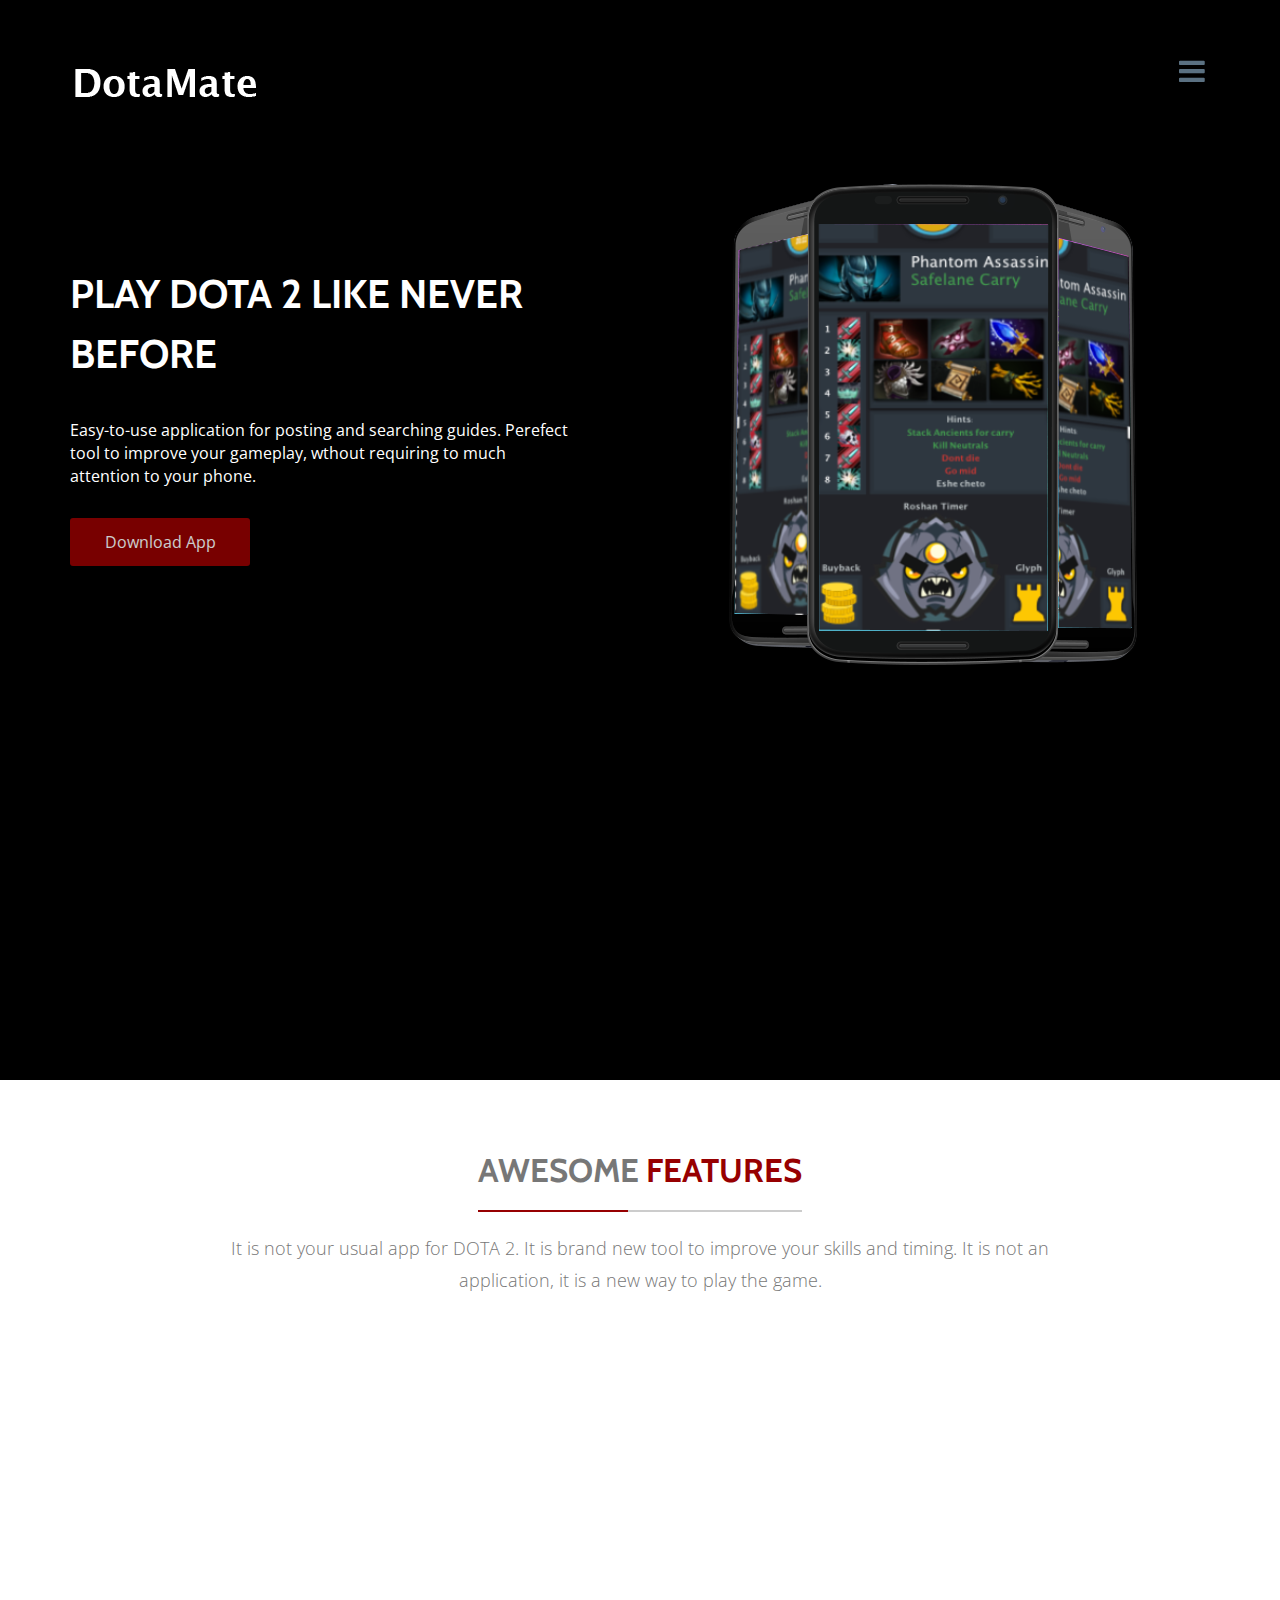
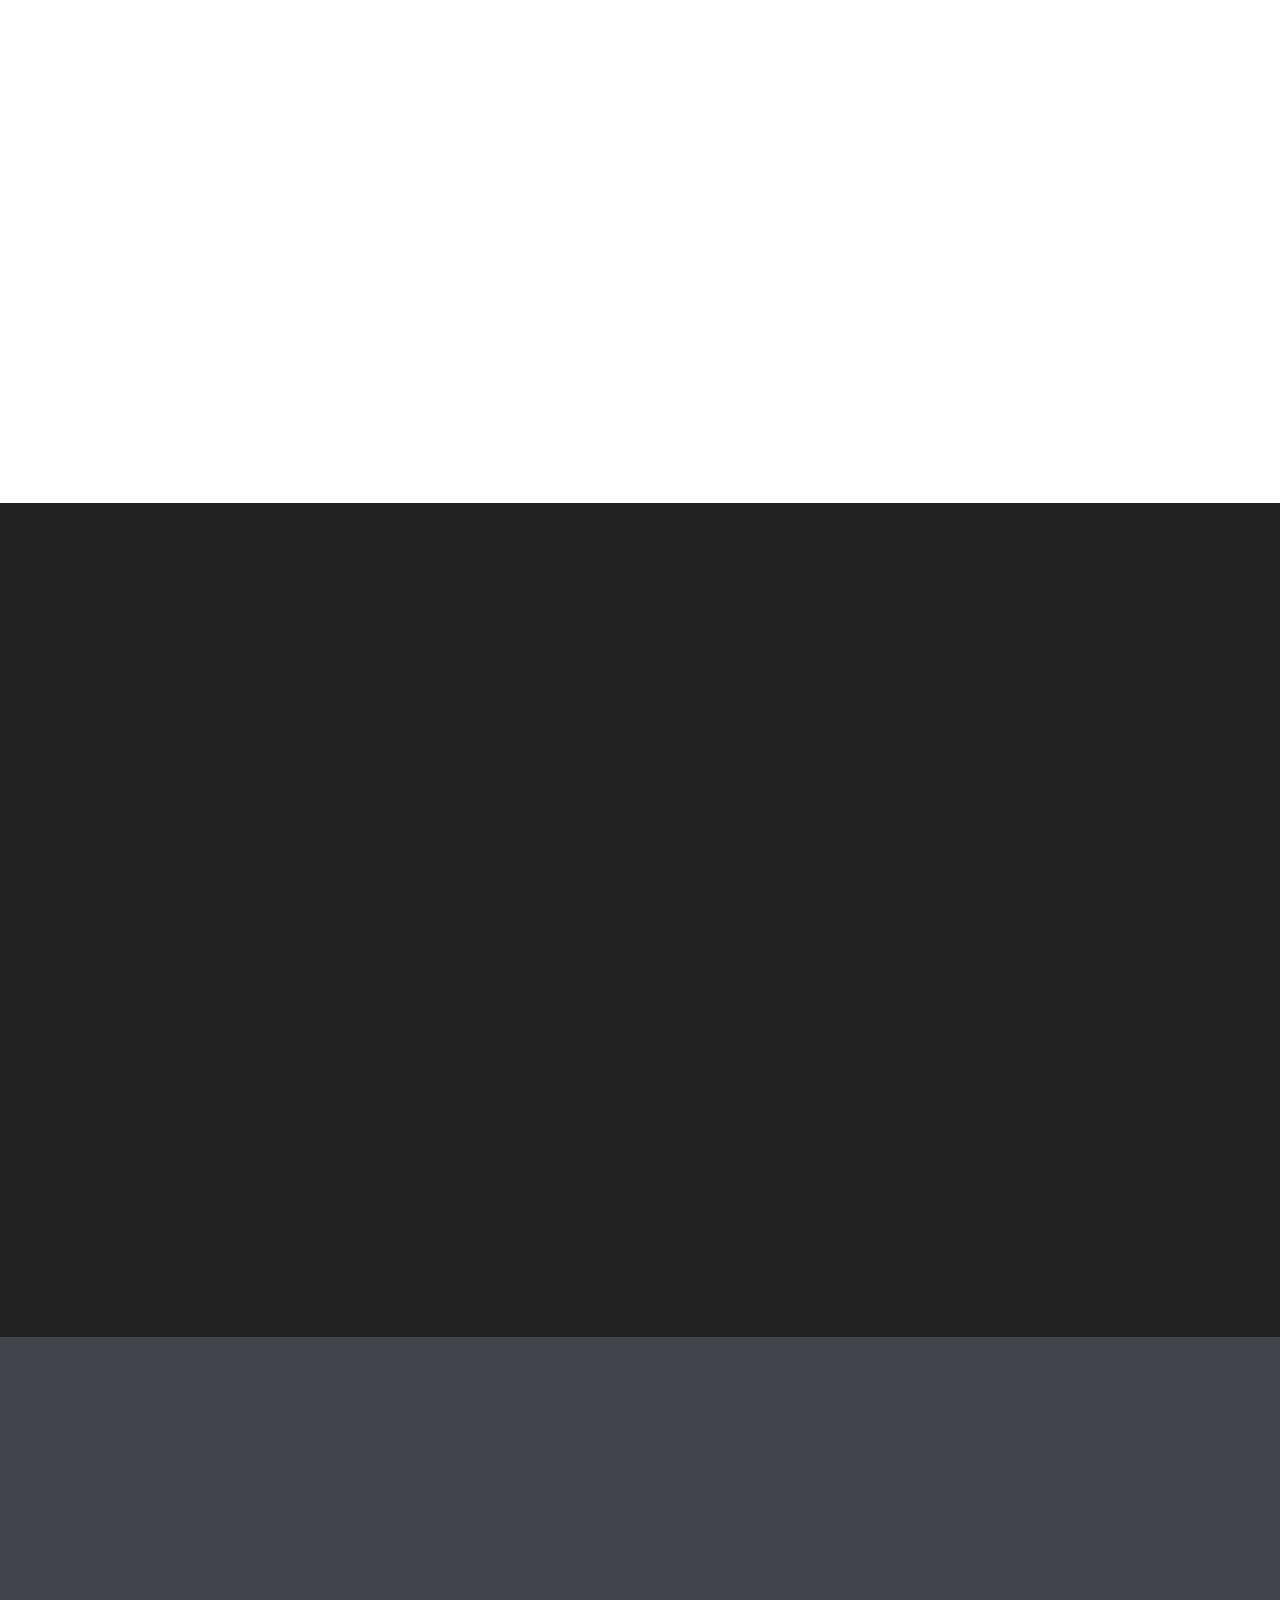
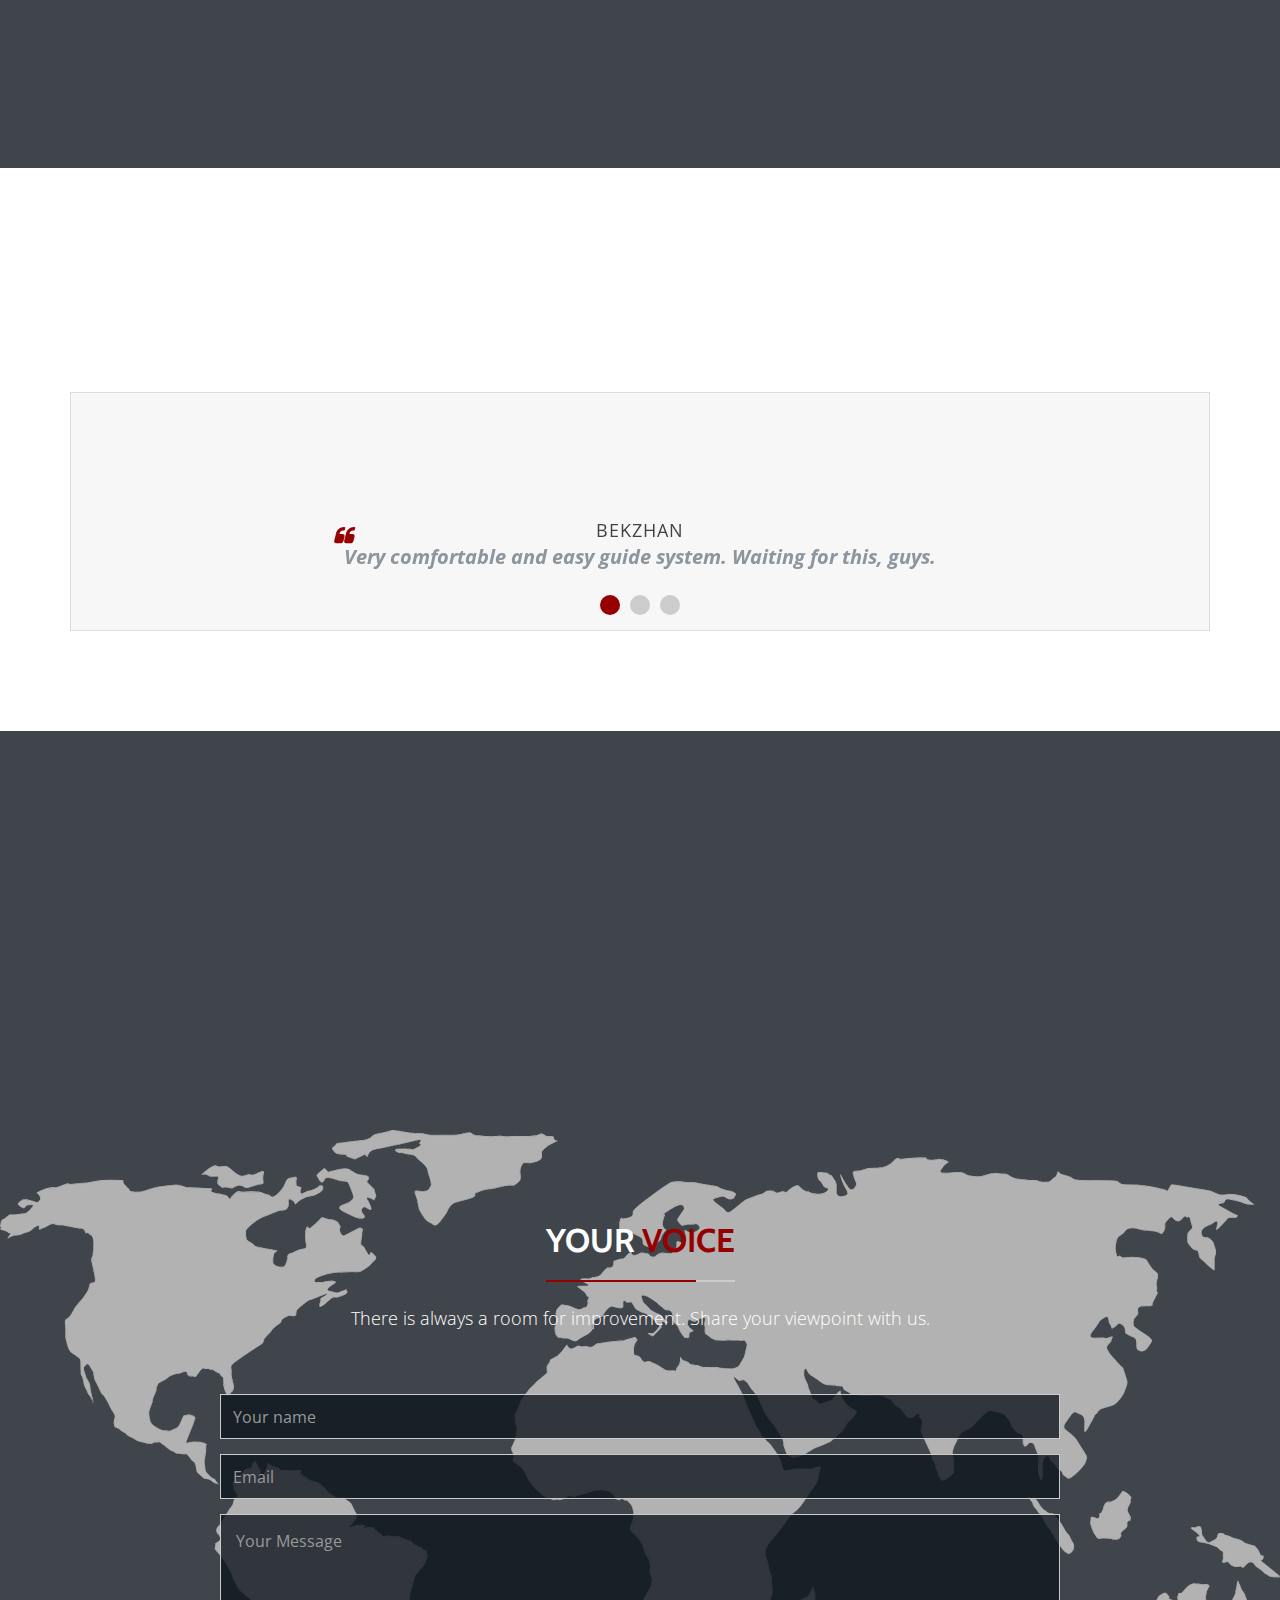
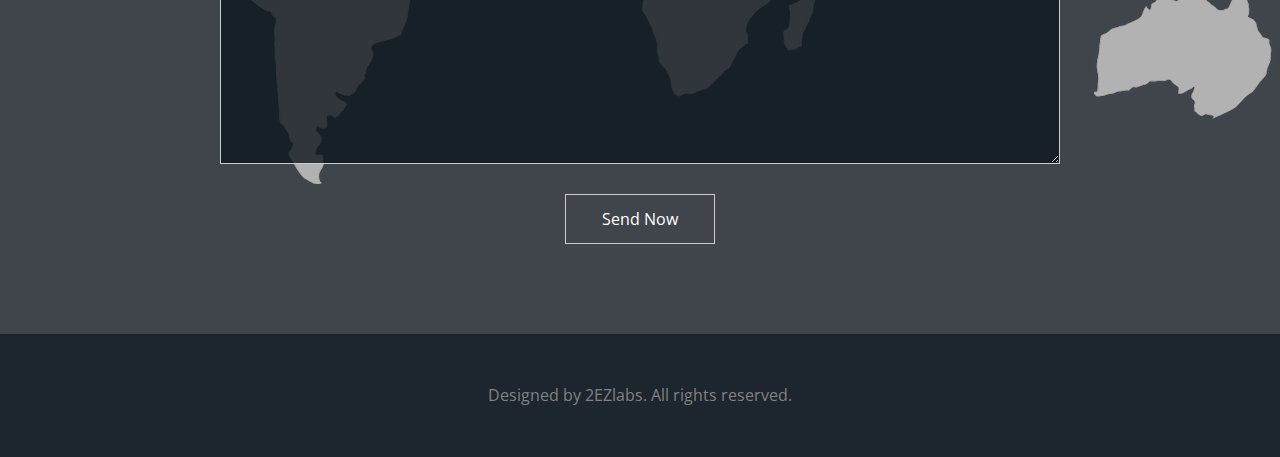
==== index.html @ 55cfb344 "Final" ====
<!DOCTYPE html>
<html lang="en">
  <head>
    <meta charset="utf-8">
    <meta http-equiv="X-UA-Compatible" content="IE=edge">
    <meta name="viewport" content="width=device-width, initial-scale=1">
    <!-- The above 3 meta tags *must* come first in the head; any other head content must come *after* these tags -->
    <title>DotaMate</title>
    <!-- Favicon -->
    <link rel="shortcut icon" type="image/icon" href="assets/images/icon.png"/>
    <!-- Font Awesome -->
    <link href="assets/css/font-awesome.css" rel="stylesheet">
    <!-- Bootstrap -->
    <link href="assets/css/bootstrap.css" rel="stylesheet">    
    <!-- Slick slider -->
    <link rel="stylesheet" type="text/css" href="assets/css/slick.css"/> 
    <!-- Fancybox slider -->
    <link rel="stylesheet" href="assets/css/jquery.fancybox.css" type="text/css" media="screen" /> 
    <!-- Animate css -->
    <link rel="stylesheet" type="text/css" href="assets/css/animate.css"/>  
     <!-- Theme color -->
    <link id="switcher" href="assets/css/theme-color/dark-red-theme.css" rel="stylesheet">

    <!-- Main Style -->
    <link href="style.css" rel="stylesheet">

    <!-- Fonts -->

    <!--<link href="//cdn-images.mailchimp.com/embedcode/slim-10_7.css" rel="stylesheet" type="text/css">-->

    <!-- Open Sans for body font -->
    <link href='https://fonts.googleapis.com/css?family=Open+Sans' rel='stylesheet' type='text/css'>
    <!-- Cabin for Title -->
    <link href='https://fonts.googleapis.com/css?family=Cabin' rel='stylesheet' type='text/css'>
    <!-- Pacifico for Logo   -->
    <link href='https://fonts.googleapis.com/css?family=Pacifico' rel='stylesheet' type='text/css'>
    <!-- HTML5 shim and Respond.js for IE8 support of HTML5 elements and media queries -->
    <!-- WARNING: Respond.js doesn't work if you view the page via file:// -->
    <!--[if lt IE 9]>
      <script src="https://oss.maxcdn.com/html5shiv/3.7.2/html5shiv.min.js"></script>
      <script src="https://oss.maxcdn.com/respond/1.4.2/respond.min.js"></script>
    <![endif]-->
  </head>
  <body>  

  <!-- BEGAIN PRELOADER -->
  <div id="preloader">
    <div id="status">&nbsp;</div>
  </div>
  <!-- END PRELOADER -->

  
  <!-- Start menu area -->
  <div class="nav-area">      
    <a id="menu-btn" href="#"><i class="fa fa-bars"></i></a>
    <nav class="main-nav" id="main-menu">
      <span class="fa fa-remove" id="close"></span>
      <ul>  
        <li> <a href="#header"><i class="fa fa-home"></i><span>Home</span></a></li>
        <li><a href="#features"><i class="fa fa-server"></i><span>Features</span></a></li>
        <!--<li><a href="#howit-works"><i class="fa fa-hourglass"></i><span>How it Works</span></a></li>-->
        <!--<li><a href="#pricing-table"><i class="fa fa-usd"></i><span>Pricing</span></a></li>-->
        <li><a href="#screenshot"><i class="fa fa-image"></i><span>Screenshots</span></a></li>
        <li><a href="#download-app"><i class="fa fa-download"></i><span>Download</span></a></li>
        <li><a href="#testimonial"><i class="fa fa-certificate"></i><span>Testimonials</span></a></li>
        <li><a href="#contact"><i class="fa fa-envelope-o"></i><span>Contact</span></a></li>          
      </ul>      
    </nav>
  </div>  
  <!-- End menu area -->

  <!-- Start header section --> 
  <header id="header">
    <div class="header-inner">
      <!-- Header image -->
      <img src="assets/images/header-bg.jpg" alt="img">
      <div class="overlay">
        <div class="header-content">
          <div class="container">
            <div class="row">
              <div class="col-md-12">
                <div class="header-top">
                  <!-- Start logo area -->
                  <div class="logo-area">
                    <!-- Image based logo -->
                    <a class="logo" href="index.html"><img src="assets/images/logo.png" alt="logo"></a>
                    <!-- Text based logo -->
                    <!-- <a class="logo" href="index.html">App Landy.</a> -->
                  </div>
                  <!-- End logo area -->                 
                </div>
              </div>
              <div class="col-md-12">
                <div class="header-bottom">
                <div class="row">
                  <div class="col-md-6 col-sm-6">
                    <div class="header-bottom-left">
                      <h1>Play DOTA 2 like never before</h1>
                      <p>Easy-to-use application for posting and searching guides. Perefect tool to improve your gameplay, wthout requiring to much attention to your phone.</p>
                      <a class="download-btn" href="#">Download App</a>
                    </div>
                  </div>
                  <div class="col-md-6 col-sm-6">
                    <div class="header-bottom-right">
                      <!-- <img src="assets/images/iphone-group1.png" alt="iphone grpup img"> -->
                      <img src="assets/images/Nexus-6-MockUp-group.png" alt="iphone grpup img">
                    </div>
                  </div>
                </div>
                </div>
              </div>
            </div>
          </div>
        </div>
      </div>      
    </div>
  </header>
  <!-- End header section --> 

  <!-- Start Features -->
  <section id="features">
    <div class="container">
      <div class="row">
        <div class="col-md-12">
          <div class="title-area">
            <h2 class="title">Awesome <span>Features</span></h2>
            <p>It is not your usual app for DOTA 2. It is brand new tool to improve your skills and timing. It is not an application, it is a new way to play the game.</p>
          </div>
        </div>
        <div class="col-md-12">
          <div class="features-area">
            <div class="row">
              <!-- Start features left -->
              <div class="col-md-4">
                <div class="features-left">
                  <ul class="features-list features-list-left">
                    <li class="wow fadeInLeft" data-wow-duration="0.5s" data-wow-delay="0.5s">
                      <i class="fa fa-desktop"></i>
                      <div class="features-content">
                        <h4>Press Start and that is it</h4>
                        <p>One press of a button will set in motion the system of tracking your items, skills and strategies</p>
                      </div>
                    </li>
                    <li class="wow fadeInLeft" data-wow-duration="0.75s" data-wow-delay="0.75s">
                      <i class="fa fa-edit"></i>
                      <div class="features-content">
                        <h4>Easy way to create your very own guide</h4>
                        <p>There no need to write useles chinks of text, be discrete and be popular</p>
                      </div>
                    </li>
                    <li class="wow fadeInLeft" data-wow-duration="1s" data-wow-delay="1s">
                      <i class="fa fa-object-ungroup"></i>
                      <div class="features-content">
                        <h4>Friendly layout</h4>
                        <p>Everything you need on a screen. All you need is having a phone by your side</p>
                      </div>
                    </li>
                    <li class="wow fadeInLeft" data-wow-duration="1s" data-wow-delay="1s">
                      <i class="fa fa-flask"></i>
                      <div class="features-content">
                        <h4>Click and Forget</h4>
                        <p>Click on Roshan icon and application will remind you to check when time is right</p>
                      </div>
                    </li>
                  </ul>
                </div>
              </div>
              <!-- End features left -->
              <!-- Start features img -->
              <div class="col-md-4">
                <div class="feature-img wow fadeInUp">
                  <img src="assets/images/nexus-6-single.png" alt="iPhone mockup">
                </div>
              </div>
              <!-- End features img -->
              <!-- Start features right -->
              <div class="col-md-4">
                <div class="features-right">
                  <ul class="features-list features-list-right">
                    <li class="wow fadeInRight" data-wow-duration="0.5s" data-wow-delay="0.5s">
                      <i class="fa fa-rocket"></i>
                      <div class="features-content">
                        <h4>Like-system of guides</h4>
                        <p>LYou can see what guides people use more often, but also you search for others as well</p>
                      </div>
                    </li>
                    <li class="wow fadeInRight" data-wow-duration="0.75s" data-wow-delay="0.75s">
                      <i class="fa fa-cogs"></i>
                      <div class="features-content">
                        <h4>Popularity System</h4>
                        <p>The most popular guide for every hero will be set as default automatically, if you have not choose you faouvarite yet.</p>
                      </div>
                    </li>
                    <li class="wow fadeInRight" data-wow-duration="1s" data-wow-delay="1s">
                      <i class="fa fa-heart"></i>
                      <div class="features-content">
                        <h4>Energize</h4>
                        <p>Get you charges from good guides. Yours skill will be rewarded.</p>
                      </div>
                    </li>
                    <li class="wow fadeInRight" data-wow-duration="1s" data-wow-delay="1s">
                      <i class="fa fa-support"></i>
                      <div class="features-content">
                        <h4>More on the way</h4>
                        <p>v1.0 is just the beginning. Much more is planned for future updates.</p>
                      </div>
                    </li>
                  </ul>
                </div>
              </div>   
              <!-- End features right -->                 
            </div>
          </div>
        </div>
      </div>
    </div>
  </section>
  <!-- End Features -->

  <!--&lt;!&ndash; Start how it works &ndash;&gt;-->
  <!--<section id="howit-works">-->
    <!--<div class="howit-works-area">-->
      <!--<div class="container">-->
        <!--<div class="row">-->
          <!--<div class="col-md-12">-->
            <!--<div class="title-area wow fadeInLeft">-->
              <!--<h2 class="title">How it <span>Works</span></h2>-->
              <!--<p>There are many variations of passages of Lorem Ipsum available, but the majority have suffered alteration in some form, by injected humour</p>-->
            <!--</div>-->
          <!--</div>  -->
          <!--<div class="col-md-12">-->
            <!--<div class="howit-works-video">-->
              <!--<iframe src="https://player.vimeo.com/video/33790882" width="428" height="276" frameborder="0" webkitallowfullscreen mozallowfullscreen allowfullscreen></iframe>                  -->
            <!--</div>-->
          <!--</div>-->
          <!--</div>-->
        <!--</div>-->
      <!--</div>-->
    <!--</div>-->
  <!--</section>-->
  <!--&lt;!&ndash; End how it works &ndash;&gt;-->

  <!--&lt;!&ndash; start pricing table &ndash;&gt;-->
  <!--<section id="pricing-table">-->
    <!--<div class="container">-->
      <!--<div class="row">-->
        <!--<div class="col-md-12">-->
          <!--<div class="title-area wow fadeInLeft">-->
            <!--<h2 class="title">Pricing <span>Plans</span></h2>-->
            <!--<p>There are many variations of passages of Lorem Ipsum available, but the majority have suffered alteration in some form, by injected humour</p>-->
          <!--</div>-->
        <!--</div>-->
        <!--<div class="col-md-12">-->
          <!--<div class="pricing-table-content">-->
            <!--<div class="row">-->
              <!--&lt;!&ndash; Start single plan &ndash;&gt;-->
              <!--<div class="col-md-3 col-sm-6">                    -->
                <!--<div class="single-plan wow fadeInUp" data-wow-duration="0.5s" data-wow-delay="0.5s">-->
                  <!--<div class="single-plan-head">-->
                    <!--<h5>Startup</h5>-->
                    <!--<p>$20/<span>month</span></p>-->
                  <!--</div>-->
                  <!--<div class="single-plan-content">-->
                    <!--<ul>-->
                      <!--<li>5GB Space</li>-->
                      <!--<li>10GB Bandwidth</li>-->
                      <!--<li class="delete">15 Email Account</li>-->
                      <!--<li class="delete">Integration with WordPress</li>-->
                      <!--<li class="delete">Unlimited Support</li>-->
                    <!--</ul>-->
                  <!--</div>-->
                  <!--<div class="single-plan-bottom">-->
                    <!--<a class="signup-btn" href="http://mixdesigns.net">Sign Up</a>-->
                  <!--</div>-->
                <!--</div>-->
              <!--</div>-->
              <!--&lt;!&ndash; End single plan &ndash;&gt;-->
              <!--&lt;!&ndash; Start single plan &ndash;&gt;-->
              <!--<div class="col-md-3 col-sm-6">-->
                <!--<div class="single-plan wow fadeInUp" data-wow-duration="0.75s" data-wow-delay="0.75s">-->
                  <!--<div class="single-plan-head">-->
                    <!--<h5>Pro</h5>-->
                    <!--<p>$35/<span>month</span></p>-->
                  <!--</div>-->
                  <!--<div class="single-plan-content">-->
                    <!--<ul>-->
                      <!--<li>5GB Space</li>-->
                      <!--<li>10GB Bandwidth</li>-->
                      <!--<li>15 Email Account</li>-->
                      <!--<li class="delete">Integration with WordPress</li>-->
                      <!--<li class="delete">Unlimited Support</li>-->
                    <!--</ul>-->
                  <!--</div>-->
                  <!--<div class="single-plan-bottom">-->
                    <!--<a class="signup-btn" href="#">Sign Up</a>-->
                  <!--</div>-->
                <!--</div>-->
              <!--</div>-->
              <!--&lt;!&ndash; End single plan &ndash;&gt;-->
              <!--&lt;!&ndash; Start single plan &ndash;&gt;-->
              <!--<div class="col-md-3 col-sm-6">-->
                <!--<div class="single-plan feature-price wow fadeInUp" data-wow-duration="1s" data-wow-delay="1s">-->
                  <!--<div class="single-plan-head">-->
                    <!--<h5>Business</h5>-->
                    <!--<p>$50/<span>month</span></p>-->
                  <!--</div>-->
                  <!--<div class="single-plan-content">-->
                    <!--<ul>-->
                      <!--<li>5GB Space</li>-->
                      <!--<li>10GB Bandwidth</li>-->
                      <!--<li>15 Email Account</li>-->
                      <!--<li>Integration with WordPress</li>-->
                      <!--<li class="delete">Unlimited Support</li>-->
                    <!--</ul>-->
                  <!--</div>-->
                  <!--<div class="single-plan-bottom">-->
                    <!--<a class="signup-btn" href="#">Sign Up</a>-->
                  <!--</div>-->
                <!--</div>-->
              <!--</div>-->
              <!--&lt;!&ndash; End single plan &ndash;&gt;-->
              <!--&lt;!&ndash; Start single plan &ndash;&gt;-->
              <!--<div class="col-md-3 col-sm-6">-->
                <!--<div class="single-plan wow fadeInUp" data-wow-duration="1.25s" data-wow-delay="1.25s">-->
                  <!--<div class="single-plan-head">-->
                    <!--<h5>Advanced</h5>-->
                    <!--<p>$75/<span>month</span></p>-->
                  <!--</div>-->
                  <!--<div class="single-plan-content">-->
                    <!--<ul>-->
                      <!--<li>5GB Space</li>-->
                      <!--<li>10GB Bandwidth</li>-->
                      <!--<li>15 Email Account</li>-->
                      <!--<li>Integration with WordPress</li>-->
                      <!--<li>Unlimited Support</li>-->
                    <!--</ul>-->
                  <!--</div>-->
                  <!--<div class="single-plan-bottom">-->
                    <!--<a class="signup-btn" href="#">Sign Up</a>-->
                  <!--</div>-->
                <!--</div>-->
              <!--</div>-->
              <!--&lt;!&ndash; End single plan &ndash;&gt;-->
            <!--</div>-->
          <!--</div>-->
        <!--</div>-->
      <!--</div>-->
    <!--</div>-->
  <!--</section>-->
  <!--&lt;!&ndash; End pricing table &ndash;&gt;-->

  <!-- Start screenshot -->
  <section id="screenshot">
    <div class="container">
      <div class="row">
        <div class="col-md-12">
          <div class="title-area wow fadeInUp">
            <h2 class="title">App <span>Screenshots</span></h2>
            <p>Example pages of feed and the hero guides</p>
          </div>
        </div>
        <div class="col-md-12">
          <div class="screenshots-area">
            <ul class="screenshots-slide">
              <li class="col-md-3 wow fadeInLeft">
               <a class="fancybox" data-fancybox-group="gallery" href="assets/images/core-pop.jpg"><img src="assets/images/core.jpg" alt="app screenshot">
                  <div class="view-btn-area">
                    <span class="fa fa-search view-btn"></span>
                  </div>
               </a>
              </li>
               <li class="col-md-3 wow fadeInLeft">
                 <a class="fancybox" data-fancybox-group="gallery" href="assets/images/feed-pop.jpg"><img src="assets/images/feed.jpg" alt="app screenshot">
                    <div class="view-btn-area">
                      <span class="fa fa-search view-btn"></span>
                    </div>
                 </a>
              </li>
               <li class="col-md-3 wow fadeInLeft">
                 <a class="fancybox" data-fancybox-group="gallery" href="assets/images/create-pop.jpg"><img src="assets/images/create.jpg" alt="app screenshot">
                  <div class="view-btn-area">
                    <span class="fa fa-search view-btn"></span>
                  </div>
               </a>
              <!--</li>-->
               <!--<li class="col-md-3 wow fadeInLeft">-->
                 <!--<a class="fancybox" data-fancybox-group="gallery" href="assets/images/app-screenshot-popup.jpg"><img src="assets/images/app-screenshot.jpg" alt="app screenshot">-->
                  <!--<div class="view-btn-area">-->
                    <!--<span class="fa fa-search view-btn"></span>-->
                  <!--</div>-->
               <!--</a>-->
              <!--</li>-->
              <!--<li class="col-md-3 wow fadeInLeft">-->
                 <!--<a class="fancybox" data-fancybox-group="gallery" href="assets/images/app-screenshot-popup.jpg"><img src="assets/images/app-screenshot.jpg" alt="app screenshot">-->
                  <!--<div class="view-btn-area">-->
                    <!--<span class="fa fa-search view-btn"></span>-->
                  <!--</div>-->
               <!--</a>-->
              <!--</li>-->
               <!--<li class="col-md-3 wow fadeInLeft">-->
                 <!--<a class="fancybox" data-fancybox-group="gallery" href="assets/images/app-screenshot-popup.jpg"><img src="assets/images/app-screenshot.jpg" alt="app screenshot">-->
                  <!--<div class="view-btn-area">-->
                    <!--<span class="fa fa-search view-btn"></span>-->
                  <!--</div>-->
               <!--</a>-->
              <!--</li>-->
               <!--<li class="col-md-3 wow fadeInLeft">-->
                 <!--<a class="fancybox" data-fancybox-group="gallery" href="assets/images/app-screenshot-popup.jpg"><img src="assets/images/app-screenshot.jpg" alt="app screenshot">-->
                  <!--<div class="view-btn-area">-->
                    <!--<span class="fa fa-search view-btn"></span>-->
                  <!--</div>-->
               <!--</a>-->
              <!--</li>-->
               <!--<li class="col-md-3 wow fadeInLeft">-->
                 <!--<a class="fancybox" data-fancybox-group="gallery" href="assets/images/app-screenshot-popup.jpg"><img src="assets/images/app-screenshot.jpg" alt="app screenshot">-->
                  <!--<div class="view-btn-area">-->
                    <!--<span class="fa fa-search view-btn"></span>-->
                  <!--</div>-->
               <!--</a>-->
              <!--</li>-->
            </ul>
          </div>
        </div>
      </div>
    </div>
  </section>
  <!-- End screenshot -->

  <!-- Start download app -->
  <section id="download-app">
    <div class="download-overlay">
      <div class="container">
        <div class="row">
          <div class="col-md-12">
            <div class="title-area wow fadeInUp">
              <h2 class="title">Download <span>App</span></h2>
              <p>Available soon on both platforms</p>
            </div>
          </div>
          <!-- Start download app content -->
          <div class="col-md-12">
            <div class="download-app-content">
              <!-- Start single download -->
              <!-- Start single download -->
              <a class="single-download wow fadeInLeft" data-wow-duration="0.75s" data-wow-delay="0.75s" href="#">
                <div class="download-icon">
                  <i class="fa fa-play"></i>
                </div>
                <div class="download-content">
                  <p>Available on the</p>
                  <span>Play Store</span>
                </div>
              </a>
              <!-- Start single download -->
              <a class="single-download wow fadeInLeft" data-wow-duration="1s" data-wow-delay="1s" href="#">
                <div class="download-icon">
                  <i class="fa fa-apple"></i>
                </div>
                <div class="download-content">
                  <p>Available on the</p>
                  <span>Apple Store</span>
                </div>
              </a>
            </div>
          </div>
        </div>
      </div>
    </div>
  </section>
  <!-- End download app -->

  <!-- Start testimonial -->
  <section id="testimonial">
    <div class="container">
      <div class="row">
        <div class="col-md-12">
          <div class="title-area wow fadeInLeft">
            <h2 class="title">Clients <span>Feedback</span></h2>
            <p>Some people are waiting for this already</p>
          </div>
        </div>
        <div class="col-md-12">
          <div class="testimonial-slider">
            <!-- single slide -->
            <div class="testimonial-single-slide">               
              <!--<img class="testi-avatar" src="assets/images/testi1.jpg" alt="testimonial img">-->
              <p class="testi-name">Bekzhan</p>
              <!--<p class="testi-company">Google.com</p>-->
              <p class="testi-text">Very comfortable and easy guide system. Waiting for this, guys.</p>
            </div>
            <!-- single slide -->
            <div class="testimonial-single-slide">               
              <!--<img class="testi-avatar" src="assets/images/testi3.jpg" alt="testimonial img">-->
              <p class="testi-name">Askhat</p>
              <!--<p class="testi-company">Twitter.com</p>-->
              <p class="testi-text">I will use it, for sure.</p>
            </div>
            <!-- single slide -->
            <div class="testimonial-single-slide">               
              <!--<img class="testi-avatar" src="assets/images/testi2.jpg" alt="testimonial img">-->
              <p class="testi-name">Mark</p>
              <!--<p class="testi-company">Facebook.com</p>-->
              <p class="testi-text">That should be helpful.</p>
            </div>
          </div>
        </div>
      </div>
    </div>      
  </section>
  <!-- End testimonial -->

  <!-- Start subscribe -->
  <section id="subscribe">
    <div class="download-overlay">
      <div class="container">
        <div class="row">
          <div class="col-md-12">
          <div class="title-area wow fadeInUp">
            <h2 class="title">Subscribe Our <span>Newsletter</span></h2>
            <p>Be the first to experience new feelings of comfortable gameplay!</p>
          </div>
        </div>
          <!-- Start download app content -->
          <div class="col-md-12">
            <div class="subscribe-content wow fadeInLeft">
              <form action="//dotamateapp.us13.list-manage.com/subscribe/post?u=b4f00eea5f3877d715370ac0a&amp;id=bb43b14a87" method="post" class="subcr-form" name="mc-embedded-subscribe-form"  target="_blank" novalidate>
                <i class="fa fa-envelope-o"></i>
                <input type="text"  name="EMAIL" placeholder="Type your mail address..">
                <button type="submit" class="subcr-btn">Subscribe</button>
              </form>
            </div>
          </div>
        </div>
      </div>
    </div>
  </section>

  <!-- Begin MailChimp Signup Form -->



  <!--End mc_embed_signup-->
  <!-- End download app -->

  <!-- Start contact -->
  <section id="contact">
    <div class="container">
      <div class="row">
        <div class="col-md-12">
          <div class="title-area">
              <h2 class="title">Your <span>Voice</span></h2>
              <p>There is always a room for improvement. Share your viewpoint with us.</p>
          </div>
        </div>
        <div class="col-md-12">
          <div class="contact-area">
            <form action="MAILTO:dotamateapp@gmail.com" class="contact-form">
              <div class="form-group">                  
                <input type="text" class="form-control" placeholder="Your name">
              </div>
              <div class="form-group">                  
                <input type="email" class="form-control" placeholder="Email">
              </div>
              <div class="form-group">                  
                <textarea class="form-control" rows="3" placeholder="Your Message"></textarea>
              </div>
              <div class="send-area">
                <button type="submit" class="send-btn">Send Now</button>
              </div>  
            </form>
          </div>
        </div>
      </div>
    </div>
  </section>
  <!-- End contact -->

  <!-- Start footer -->
  <footer id="footer">
    <div class="container">
      <div class="row">
        <div class="col-md-12">
          <!--<div class="footer-social">-->
            <!--<a href="#"><i class="fa fa-facebook"></i></a>-->
            <!--<a href="#"><i class="fa fa-twitter"></i></a>-->
            <!--<a href="#"><i class="fa fa-google-plus"></i></a>-->
            <!--<a href="#"><i class="fa fa-linkedin"></i></a>-->
          <!--</div>-->
          <div class="footer-text">
            <p>Designed by 2EZlabs. All rights reserved.</p>
          </div>
        </div>
      </div>
    </div>
  </footer>
  <!-- End -->


  <!-- jQuery library -->
  <script src="https://ajax.googleapis.com/ajax/libs/jquery/1.11.3/jquery.min.js"></script>    
  <!-- Include all compiled plugins (below), or include individual files as needed -->
  <!-- Bootstrap -->
  <script src="assets/js/bootstrap.js"></script>
  <!-- Slick Slider -->
  <script type="text/javascript" src="assets/js/slick.js"></script>   
  <!-- Add fancyBox -->        
  <script type="text/javascript" src="assets/js/jquery.fancybox.pack.js"></script>
  <!-- Wow animation -->
  <script type="text/javascript" src="assets/js/wow.js"></script> 
  <!-- Off-canvas Menu -->   
  <script src="assets/js/classie.js"></script>
 
  <!-- Custom js -->
  <script type="text/javascript" src="assets/js/custom.js"></script>
    
  </body>
</html>
---- assets/css/theme-color/dark-red-theme.css ----
/*=======================================
Template Design By MarkUps.
Author URI : http://www.markups.io/
========================================*/

.menu-wrap li a:hover,
.menu-wrap li a:focus {
  color: #970001;
}

.download-btn{
  background-color: #970001;
}

.main-nav a:hover,
.main-nav a:focus {
  color: #970001;
}

.main-nav a:active {
  color: #970001;
}

.title-area .title span{
  color: #970001;
}

.title-area .title::before {
  background-color: #970001;
}

.features-list li:hover .features-content h4{
  color: #970001;
}

.features-list li:hover .fa{
  background-color: #970001;  
}

.features-list i:hover{
  background-color: #970001;
  color: #fff;
}

.feature-price .single-plan-head{
  background-color: #970001;
}

.single-plan-head p > span {
  color: #970001; 
}

.single-plan-bottom .signup-btn {
  background-color: #970001;
}

.screenshots-slide li a:hover{
  border-color: #970001;  
}

.screenshots-slide .slick-dots li button:hover,
.screenshots-slide .slick-dots li.slick-active button {
  background-color: #970001;  
}

.single-download:hover,
.single-download:focus{
  background-color: #970001;
}

.testi-company{
  color: #970001;  
}

.testi-text:before{  
  color: #970001;
}

.testimonial-slider .slick-dots li.slick-active {
  background-color: #970001; 
}

.subcr-form i {
  color: #970001;  
}

.subcr-form .subcr-btn {
  background-color: #970001;
}

.contact-form .form-control:focus {
  border-color: #970001;
}

.send-btn:hover,
.send-btn:focus{
  background-color: #970001;
}

.home-btn a:hover,
.home-btn a:focus{
  color: #970001; 
}

/*=======================================
Template Design By MarkUps.
Author URI : http://www.markups.io/
========================================*/
---- style.css ----
/*

Template Name: App Landy
Author: MarkUps
Author URI: http://www.markups.io/
Description: App Landy - Single page App Landing HTML5 Template.
Version: 1.0
Tags: light, white, single page, multipurpose, one page, custom-colors, Bootstrap, responsive, html5, css3

*/


/* Table of Content
==================================================
#BASIC TYPOGRAPHY
#HEADER	
#MENU 
#FEATURES
#HOW IT WORKS
#PRICING TABLE  
#SCREENSHOT
#DOWNLOAD
#TESTIMONIAL
#PRICING TABLE
#TESTIMONIAL
#SUBSCRIBE
#CONTACT
#FOOTER
#ERROR PAGE
#RESPONSIVE STYLE
*/


/*--------------------*/
/* BASIC TYPOGRAPHY */
/*--------------------*/

body,html{
  	overflow-x:hidden;  	
}

body {
	font-family: 'Open Sans', sans-serif;
	font-size: 16px;
	overflow-x: hidden !important;
	color: #838282;
}

ul{
	padding: 0;
	margin: 0;
	list-style: none;
}

a{ 
	text-decoration: none;
	color: #2f2f2f;  
}

a:focus{
	outline: none;
	text-decoration: none;
}

h1,h2,h3,h4,h5,h6{
	font-family: 'Cabin', sans-serif;
}

h2 {
	color: #fff;  
	font-size: 30px;
	font-weight: 700;
	line-height: 40px;
	margin: 0;
	padding-bottom: 10px;  
}

img{
 border:none;
}

/* Preloader */

#preloader {
  position: fixed;
  top:0;
  left:0;
  right:0;
  bottom:0;
  background-color:#fff; /* change if the mask should have another color then white */
  z-index:99999; /* makes sure it stays on top */ 
}

#status {
  width:200px;
  height:200px;
  position:absolute;
  left:50%; /* centers the loading animation horizontally one the screen */
  top:50%; /* centers the loading animation vertically one the screen */
  background-image:url(assets/images/loader.gif); /* path to your loading animation */
  background-repeat:no-repeat;
  background-position:center;
  margin:-100px 0 0 -100px; /* is width and height divided by two */
}

/*--------------------*/
/* HEADER */
/*--------------------*/

#header{
	float: left;
	display: inline;
	width: 100%;
}


.header-inner{	
	display: inline;
	position: relative;
	float: left;	
	width: 100%;
}


.overlay{
	background-color: rgba(0, 0, 0, 0.6);
	height: 100%;
	left: 0;
	position: absolute;
	top: 0;
	width: 100%;
	z-index: 10;
}


.header-content {
	float: left;
	width: 100%;
	height: 100%;
	text-align: center;
}


.header-top {
	display: inline;
	float: left;
	padding-top: 50px;
	width: 100%;
}


.logo-area{
	display: inline;
	float: left;
}


.logo {
  color: #fff;
  font-family: "Pacifico",cursive;
  font-size: 40px;
  font-weight: bold;
}


.logo:hover,
.logo:focus{
	text-decoration: none;
	outline: none;
	color: #fff;
}


.menu-area{
	display: inline;	
}


.main-wrap{
	position: relative;
}


.header-bottom {
	display: inline;
	float: left;
	margin-top: 70px;
	width: 100%;
}


.header-bottom-left {
	display: inline;
	float: left;
	padding-top: 60px;
	padding-right: 50px;
	text-align: left;
	width: 100%;
}


.header-bottom-left h1 {
	color: #fff;
	font-size: 40px;
	font-weight: bold;
	line-height: 60px;
	text-transform: uppercase;
}


.header-bottom-left p {
	color: #fff;
	font-size: 16px;
	margin: 35px 0 0;
}


.download-btn{
	border-radius: 3px;
	color: #ffffff;
	display: block;
	float: left;
	font-size: 16px;
	height: 48px;
	line-height: 48px;
	margin-top: 30px;
	opacity: 0.8;
	text-align: center;
	width: 180px;
	-webkit-transition: all 0.5s ease 0s;;
	-o-transition: all 0.5s ease 0s;;
	transition: all 0.5s ease 0s;;
}


.download-btn:hover,
.download-btn:focus{
	text-decoration: none;
	outline: none;
	color: #fff;
	opacity: 1;
}


.header-bottom-right{
	display: inline;
	float: left;
	width: 100%;
}


/*--------------------*/
/* MENU */
/*--------------------*/


#close {
	color: #fff;
	cursor: pointer;
	font-size: 15px;
	font-weight: bold;
	height: 20px;
	position: absolute;
	right: 25px;
	text-align: center;
	top: 20px;
	width: 20px;
}


#menu-btn {
  color: #5b7182;
  font-size: 30px;
  position: fixed;
  right: 75px;
  top: 50px;
  z-index: 99;
}


.main-nav {
	background-color: #1d252e;
	position: fixed;
	padding-top: 50px;
	width: 260px;
	height: 100%;
	top: 0;
	right: -260px;
	z-index: 1000;
}


.main-nav ul li a {
	color: #5b7182;
	display: block;
	font-size: 16px;
	font-weight: 300;
	padding: 10px 35px;
	text-decoration: none;
	-webkit-transition: all 0.5s;
	-o-transition: all 0.5s;
	transition: all 0.5s;
}


.main-nav ul li > a > i {
  	padding-right: 10px;
}


.main-nav a:hover,
.main-nav a:focus {
	background: #182029;
}


.main-nav a:active {
	background: #182029;	
}


.main-nav.menu-open {
	right: 0px;
}


.cbp-spmenu-push {
	overflow-x: hidden;
	position: relative;
	left: 0;
}


.main-nav,
.cbp-spmenu-push {
	-webkit-transition: all 0.3s ease;
	-moz-transition: all 0.3s ease;
	transition: all 0.3s ease;
}


/*--------------------*/
/* FEATURES */
/*--------------------*/


#features{
	background-color: #fff;
	/*background-color: grey;*/
	display: inline;
	float: left;
	padding: 70px 0;
	width: 100%;
}


.title-area {
	display: inline;
	float: left;
	padding: 0 150px;  
	text-align: center;
	width: 100%;
}


.title-area .title {
	border-bottom: 2px solid #ccc;
	color: #777;
	display: inline-block;
	font-size: 33px;
	font-weight: 700;
	padding-bottom: 20px;
	position: relative;
	text-transform: uppercase;
}


.title-area .title::before {
	content: "";
	height: 2px;
	left: 0;
	position: absolute;
	top: 60px;
	width: 150px;
}


.title-area p{
	color: #777777;
	font-size: 18px;
	font-weight: 300;
	line-height: 1.8;
	padding: 20px 0 30px;
}


.features-area{
	display: inline;
	float: left;
	margin-top: 20px;
	width: 100%;
}


.features-left {
	display: inline;
	float: left;  
	width: 100%;
}


.features-list li {
	float: left;
	padding: 25px 0;
	position: relative;
}


.features-list li:hover .fa{
	color: #fff;
}


.features-list li i{
	background-color: #777;	
	border-radius: 50%;
	color: #fff;
	display: block;
	font-size: 35px;
	height: 90px;
	line-height: 93px;
	margin: 20px auto;
	position: absolute;
	text-align: center;
	top: 10px;
	transition: all 0.5s ease 0s;
	width: 90px;
}


.features-list-left li i {
  	left: 0;
}


.features-list-left .features-content{
	padding-left: 115px;
}


.features-content{
	float: left;
	display: inline;
	width: 100%;
}


.features-content h4 { 
	font-size: 18px;
	text-transform: uppercase;
}


.features-content p{
	font-size: 15px;	
}


.feature-img {
	display: inline;
	float: left;
	padding: 0 30px;
	text-align: center;
	width: 100%;
}


.feature-img img {
  	width: 100%;
}


.features-right{
	display: inline;
	float: left;	
	width: 100%;	
}


.features-list-right li i {
  	right: 0;
}


.features-list-right .features-content{
	padding-right: 115px;
}


/*--------------------*/
/* HOW IT WORKS */
/*--------------------*/


#howit-works {
	background-attachment: fixed !important;
	background-image: url("assets/images/howit-works-bg.jpg");
	background-repeat: repeat;  
	background-size: cover;  
	color: #ffffff;
	display: inline;
	float: left;
	padding: 70px 0;
	width: 100%;
}


.howit-works-area{
	display: inline;
	float: left;
	width: 100%;
}


.howit-works-area .title{
	color: #fff;
}


.howit-works-area .title-area p{
	color: #fff;
}


.howit-works-video{
	background: rgba(0, 0, 0, 0) url("assets/images/macbook-pro.png") no-repeat scroll center 100% / 100% auto;
	margin: 0 auto;
	max-width: 700px;
	padding: 70px 0 60px;
	position: relative;
	z-index: 10;
}


.howit-works-video iframe {
	border: medium none;
	margin-bottom: 20px;
	margin-left: 135px;
	width: 428px;
}


/*--------------------*/
/* PRICING TABLE */
/*--------------------*/


#pricing-table {
	display: inline;
	float: left;
	width: 100%;
	padding: 70px 0;
}


.pricing-table-content {
	display: inline;
	float: left;
	margin-top: 20px;
	width: 100%;
}


.single-plan {
	display: inline;
	float: left;
	width: 100%;
	background-color: #f0f0f0 ;
	-webkit-transition: all 0.5s;
	-o-transition: all 0.5s;
	transition: all 0.5s;
}


.single-plan:hover{  
  	box-shadow: 0 2px 20px #ccc;
}


.feature-price .single-plan-head p>span{
	color: #fff;
}


.single-plan-head {
	background-color: #424242;
	display: inline;
	float: left;
	padding: 10px 5px;
	text-align: center;
	width: 100%;
}


.single-plan-head h5 {
	color: #fff;
	font-size: 30px;
	font-weight: bold;
	margin-bottom: 0;
	padding: 5px;
	text-transform: uppercase;
}


.single-plan-head p {
	color: #fff;
	font-size: 25px;
	font-weight: bold;
	line-height: 30px;
}


.single-plan-head p > span {
	font-weight: normal;
	font-size: 15px;
}


.single-plan-content {
	display: inline;
	float: left;
	width: 100%;
	padding: 0 15px;
}


.single-plan-content ul{
	text-align: center;
}


.single-plan-content ul li {
	border-bottom: 1px solid #fff;
	padding: 15px 10px;
}


.single-plan-content ul li.delete{	
	text-decoration: line-through;
}


.single-plan-content ul li:last-child{
	border: none;
}


.single-plan-bottom {
	display: inline;
	float: left;
	padding: 15px 15px 30px;
	text-align: center;
	width: 100%;
}


.single-plan-bottom .signup-btn {
	border-radius: 3px;
	border: 1px none transparent;
	color: #fff;
	display: inline-block;
	font-size: 18px;
	opacity: 0.8;
	padding: 15px 50px;
	text-decoration: none;
	-webkit-transition: all 0.5s;
	-o-transition: all 0.5s;
	transition: all 0.5s;
}


.single-plan-bottom .signup-btn:hover{
	border-color: 1px solid #fff;
	opacity: 1;
}


/*--------------------*/
/* SCREENSHOT */
/*--------------------*/


#screenshot{
	background-color: #212121;
	display: inline;
	float: left;
	padding: 70px 0;
	width: 100%;
}


#screenshot .title,
#screenshot .title-area p{
	color: #fff;
}


.screenshots-area{
	display: inline;
	float: left;
	margin-top: 20px;
	width: 100%;
}


.screenshots-slide{
	display: inline;
	float: left;
	width: 100%;
}


.screenshots-slide li{
	outline: none;
}


.screenshots-slide li a {
	border: 5px solid #fff;
	display: block;
	float: left;  
	position: relative;
	-webkit-transition: all 0.5s;
	-o-transition: all 0.5s;
	transition: all 0.5s;
}


.view-btn-area {
	display: none;
	background-color: rgba(0, 0, 0, 0.8);
	height: 100%;
	left: 0; 
	position: absolute;
	text-align: center;
	top: 0;
	opacity: 0;
	width: 100%;
	-webkit-transition: all 0.5s;
	-o-transition: all 0.5s;
	transition: all 0.5s;
}


.view-btn {	
	color: #fff;
	font-size: 35px;  
	margin-top: 215px;	
}


.screenshots-slide li a:hover .view-btn-area{	
	display: block;
	opacity: 1;
}


.screenshots-slide .slick-dots li button {
  background-color: #fff;
  border: 0 none; 
  outline: none;
  height: 4px;  
  padding: 5px;
  width: 20px;
}


.screenshots-slide .slick-dots li button::before {
  display: none;
}


.screenshots-slide .slick-dots {
  bottom: -60px; 
}


/*--------------------*/
/* DOWNLOAD */
/*--------------------*/


#download-app {
  background-attachment: fixed !important;
  background-image: url("assets/images/download-bg.jpg");
  background-repeat: repeat;
  background-size: cover;
  color: #ffffff;
  display: inline;
  float: left;
  width: 100%;
}


.download-overlay {
  background: rgba(15, 22, 30, 0.8) none repeat scroll 0 0;
  color: #ffffff;
  display: inline;
  float: left;
  padding: 90px 0;
  width: 100%;
}


#download-app .title,
#download-app .title-area p{
	color: #fff;
}


.download-app-content{
	display: inline;
	float: left;
	width: 100%;
	text-align: center;
}


.single-download {
	border: 2px solid #fff;
	border-radius: 4px;
	display: inline-block;
	margin: 0 15px;
	padding: 18px 25px;
	width: 25%;
	-webkit-transition: all 0.5s;
	-o-transition: all 0.5s;
	transition: all 0.5s;
}


.download-icon{
	display: inline;
	float: left;
	width: 60px;
	color: #fff;
}


.download-icon i {
  font-size: 40px;
  margin-top: 5px;
}


.download-content {
  display: inline;
  float: left;
  text-align: left;
  margin-left: 5px;
}


.download-content p {
	color: #f8f8f8;
	font-size: 15px;
	margin-bottom: 3px;
}


.download-content span{
	color: #fff;
	font-size: 18px;
	font-weight: bold;

}


/*--------------------*/
/* TESTIMONIAL */
/*--------------------*/


#testimonial{
	background-color: #fff;
	display: inline;
	float: left;
	padding: 70px 0;
	width: 100%;
}


.testimonial-slider {
	background-color: #f7f7f7;
	display: inline;
	float: left;
	padding: 40px;
	width: 100%;
	border: 1px solid #ddd;
}


.testimonial-single-slide {
	display: inline;
	float: left;
	padding: 75px 50px 20px;
	text-align: center;
	width: 100%;
}


.testi-avatar {
	background: #fff none repeat scroll 0 0;
	border: 2px solid #ddd;
	border-radius: 50%;
	height: 90px;
	display: inline-block !important;
	margin-top: -80px;
	padding: 2px;
	width: 90px;
}


.testi-name {
	color: #404244;
	font-size: 18px;
	letter-spacing: 1px;
	margin: 10px 0 0;
	text-align: center;
	text-transform: uppercase;
}


.testi-company{
	font-size: 14px;
	text-align: center;
}


.testi-text {
	color: #8d959d;
	display: inline-block;
	font-size: 20px;
	font-style: italic;
	font-weight: 700;
	line-height: 25px;
	margin: 0 auto;
	position: relative;
	text-align: center;
}


.testi-text:before{
	content: '\f10d';
	position: absolute;
	font-family: fontAwesome;
	left: -10px;
	top: -20px;
}


.testimonial-slider .slick-dots {
	bottom: 15px;
	margin-left: -40px;
}


.testimonial-slider .slick-dots li {
	background: #ccc none repeat scroll 0 0;
	border-radius: 50%;
	color: #fff;
	cursor: pointer;
	display: inline-block;
	height: 20px;
	margin: 0 5px;
	padding: 0;
	position: relative;
	width: 20px;
}


.testimonial-slider .slick-dots li.slick-active {
  	opacity: 1;
}


.testimonial-slider .slick-dots li button::before{
	display: none;
}


/*--------------------*/
/* SUBSCRIBE */
/*--------------------*/


#subscribe{
	background-attachment: fixed !important;
	background-image: url("assets/images/subscribe-bg.jpg");
	background-repeat: repeat;
	background-size: cover;
	color: #ffffff;
	display: inline;
	float: left;
	width: 100%;
}


#subscribe .title,
#subscribe .title-area p{
	color: #fff;
}


#subscribe .title-area .title::before {  
  	width: 250px;
}


.subscribe-content{
	display: inline;
	float: left;
	width: 100%;
}


.subcr-form {
	margin: 0 auto;
	position: relative;
	width: 800px;
}


.subcr-form i {
	font-size: 30px;
	left: 20px;
	position: absolute;
	top: 17px;
}


.subcr-form input[type="text"] {
	color: #555;
	float: left;
	font-size: 18px;
	height: 65px;
	padding-left: 60px;
	padding-right: 155px;
	width: 100%;
}


.subcr-form .subcr-btn {
	border: medium none;
	font-size: 20px;
	font-weight: bold;
	height: 65px;
	opacity: 0.8;
	padding: 10px;
	position: absolute;
	right: 0;
	text-transform: uppercase;
	width: 150px;
	-webkit-transition: all 0.5s;
	-o-transition: all 0.5s;
	transition: all 0.5s;
}


.subcr-form .subcr-btn:hover,
.subcr-form .subcr-btn:focus{
	opacity: 1;
}


/*--------------------*/
/* CONTACT */
/*--------------------*/


#contact{
	background-color: rgba(15, 22, 30, 0.8);
	background-image: url(assets/images/contact-bg.png);
	background-repeat: no-repeat;
	display: inline;
	float: left;
	width: 100%;
	padding: 90px 0;
}


#contact .title,
#contact .title-area p{
	color: #fff;
}


.contact-area {
	display: inline;
	float: left;
	margin-top: 20px;
	padding: 0 150px;
	width: 100%;
}


.contact-form{}
.contact-form input{
	height: 45px;
	border-radius: 0;
}


.contact-form textarea {
	border-radius: 0;
	height: 250px;
	padding: 15px;
}


.contact-form .form-control {
	background-color: rgba(15, 22, 30, 0.8);  
	color: #ffffff;
	font-size: 16px;
	box-shadow: none;
}


.contact-form.form-control::-webkit-input-placeholder {
	color: #ffffff;
	font-size: 16px;
}


.contact-form .form-control:-moz-placeholder { /* Firefox 18- */
	color: #ffffff;
	font-size: 16px;
}


.contact-form .form-control::-moz-placeholder {  /* Firefox 19+ */
	color: #ffffff;
	font-size: 16px;
}


.contact-form .form-control:-ms-input-placeholder {  
    color: #ffffff;
   	font-size: 16px;
}


.send-area{
	display: inline;
	float: left;
	text-align: center;
	margin-top: 15px;
	width: 100%;
}


.send-btn {
	background-color: transparent;
	border: 1px solid #ccc;
	color: #fff;
	display: inline-block;
	height: 50px;
	margin: 0 auto;
	padding: 10px;
	width: 150px;
	-webkit-transition: all 0.5s;
	-o-transition: all 0.5s;
	transition: all 0.5s;
}


/*--------------------*/
/* FOOTER */
/*--------------------*/


#footer {
	background-color: #1d252e;
	display: inline;
	float: left;
	padding: 40px 0;
	width: 100%;
}


.footer-social{
	display: inline;
	float: left;
	width: 100%;
	text-align: center;
}


.footer-social a{
	display: inline-block;
	color: #fff;
	font-size: 18px;
	margin: 5px;
}


.footer-text{
	display: inline;
	float: left;
	padding: 10px 0;
	width: 100%;
	text-align: center;
}


.footer-text p{
	margin-bottom: 0;
}


.footer-text p a{
	color: #838282;
	text-decoration: none;
}


/*--------------------*/
/* ERROR PAGE */
/*--------------------*/


#error{
	display: inline;
	float: left;
	width: 100%;
}


.error-area {
  display: inline;
  float: left;
  padding: 150px 0;
  text-align: center;
  width: 100%;
}


.error-group{
	display: inline;
	float: left;
	width: 100%;
}


.error-group h1{
	color: #979797;
	font-size: 80px;
	margin-bottom: 25px;
}


.error-group h1 span {
  border: 1px solid #cccccc;
  display: inline-block;
  margin-left: 5px;
  overflow: hidden;
  padding: 2px;
}


.error-group h1 span strong {
  border: 1px solid #cccccc;
  display: inline-block;
  font-weight: normal;
  padding:  15px 20px;
}


.error-group h2 {
  color: #979797;
  font-size: 60px;
  text-align: center;
  text-transform: uppercase;
  line-height: 55px;
}


.error-group h2 span{
	display: block;
	font-size: 30px;
}


.home-btn a{
	text-decoration: none;
	outline: none;
}



/*======================///////////////
			START RESPONSIVE STYLE
=====================///////////////////////*/


@media(max-width:1199px ){
	.header-bottom {  
	  margin-top: 50px;  
	}
	.feature-img {
	  padding: 0;  
	}
	.features-list li {
	  padding: 10px 0;  
	}
	.features-list li i { 
	  top: 0px;  
	}
	.single-download {
	  padding: 18px 10px;
	}
	#menu-btn {
	  right: 50px;  
	}
}


@media(max-width:991px ){
	.header-bottom {  
	  margin-top: 60px;  
	}
	.header-bottom-right img{
		width: 100%;
	}
	.header-bottom-left h1 { 
	  font-size: 32px;
	  line-height: 45px;  
	}
	.features-list li {
	  margin-bottom: 20px;
	}
	.feature-img img {
	  width: auto;
	}
	.features-list-right li i {
	  left: 0;
	  right: auto;
	}
	.features-list-right .features-content {
	  padding-left: 115px;
	  padding-right: 0;
	}
	.features-left {  
	  margin-bottom: 30px;
	}
	.features-right {  
	  margin-top: 30px;
	}
	.features-list li i { 
	  font-size: 25px;
	  height: 70px;
	  line-height: 70px; 
	  width: 70px;
	}
	.title-area {
	  padding: 0 50px;  
	}
	.single-plan {  
	  margin-bottom: 25px;
	}
	.single-download {
		margin: 0 8px;
		padding: 18px 5px; 
		width: 30%;
	}
	.subcr-form {  
	  width: 95%;
	}
	.contact-area {  
	  padding: 0 100px;  
	}
}


@media(max-width:767px ){
	.header-bottom {
	  margin-top: 0;
	}
	.header-bottom-left {  
	  padding-right: 0;
	  padding-top: 0;  
	  margin-top: 10px;
	}
	.header-bottom-left h1 {
	  font-size: 25px;
	  line-height: 30px;
	}
	.header-bottom-left p {  
	  margin: 10px 0 0;
	}
	.download-btn {  
	  margin-top: 20px; 
	  width: 160px;
	}
	.header-bottom-right img {
	  width: 45%;
	}
	.title-area {
	  padding: 0 10px;
	}
	.howit-works-video {
	  background: none;
	  text-align: center;
	}
	.howit-works-video iframe {
	  display: inline-block;	 
	  margin-left: auto;
	  width: 90%;
	}
	.slick-prev {
	  left: 6px;
	  z-index: 999;
	}
	.slick-next {
	  right: 5px;
	}
	.download-icon i {
	  font-size: 35px; 
	}
	.download-icon {
	  width: 45px;
	}
	.download-content p {  
	  font-size: 13px;  
	}
	.download-content span {	 
	  font-size: 15px;
	}
	.contact-area {
	  padding: 0 50px;
	}
	
}

@media(max-width:480px ){
	.main-nav {
		padding-top: 10px;
	  width: 200px;
	}
	.main-nav ul li a {
	  font-size: 14px;
	  padding: 8px 35px;
	}	
	.header-bottom-right { 
	  margin-top: 30px;
	}
	.header-bottom-left {  
	  padding-right: 0;
	  padding-top: 0;  
	  margin-top: 10px;
	}
	.header-bottom-left h1 {
	  font-size: 25px;
	  line-height: 30px;
	}
	.header-bottom-left p {  
	  margin: 10px 0 0;
	}
	.download-btn {  
	  margin-top: 20px; 
	  width: 160px;
	}
	.header-bottom-right img {
	  width: 50%;
	}
	.title-area {
		padding: 0;
	}
	.howit-works-video {
	  background: none;
	  text-align: center;
	}
	.howit-works-video iframe {
	  display: inline-block;	 
	  margin-left: auto;
	  width: 90%;
	}
	.slick-prev {
	  left: 6px;
	  z-index: 999;
	}
	.slick-next {
	  right: 5px;
	}
	.single-download {
	  margin: 0 8px 20px;	 
	  width: 100%;
	}
	.download-icon {
	  width: 60px;
	}
	.download-icon i {
	  font-size: 40px; 
	}	
	.download-content p {  
	  font-size: 15px;  
	}
	.download-content span {	 
	  font-size: 18px;
	}
	.contact-area {
	  padding: 0 50px;
	}
	.title-area .title {  
	  font-size: 25px; 
	  padding-bottom: 10px;  
	}
	.title-area .title::before {
	  top: 50px;
	}
	.view-btn {
	  margin-right: 25%;
	}	

}


@media(max-width:360px ){	
	.header-bottom-left h1 {
	  font-size: 20px;
	  line-height: 25px;
	}
	.header-bottom-left p {
	  font-size: 14px;
	}
	.download-btn {
	  font-size: 15px;
	  width: 150px;
	}
	.header-bottom-right {
	  margin-top: 60px;
	}
	.header-bottom-right img {
	  width: 60%;
	}
	.title-area .title {
	  font-size: 20px;
	}
	.title-area .title::before {
	   width: 85px;
	}
	#subscribe .title-area .title::before {
	  width: 145px;
	}
	.title-area p {
	  font-size: 14px;
	}
	.features-content h4 {
	  font-size: 16px;
	}
	.features-content p {
	  font-size: 14px;
	}
	.features-list-left .features-content {
	  padding-left: 95px;
	}
	.features-list-right .features-content {
	  padding-left: 95px;	  
	}
	.feature-img img {
	  width: 85%;
	}
	.download-app-content { 
	  width: 95%;
	}
	.single-download {
	  padding: 18px 30px;	 
	}
	.testimonial-slider {
	  padding: 40px 10px;
	  width: 100%;
	}
	.testi-text {
	  font-size: 18px;
	  margin-top: 20px;
	}
	.subcr-form {
	  width: 100%;
	}
	.subcr-form i {
	  font-size: 25px;
	  left: 10px;
	  top: 14px;
	}
	.subcr-form input[type="text"] {
	  font-size: 14px;
	  height: 55px;
	  padding-left: 40px;
	  padding-right: 105px;
	}
	.subcr-form .subcr-btn {
	  font-size: 15px; 
	  height: 55px;  
	  width: 100px;
	}
	.contact-area {
	  padding: 0;
	}
	.testimonial-slider .slick-dots {
	  bottom: 15px;
	  margin-left: -10px;
	}
	.single-plan-head h5 {
	  font-size: 25px;
	}
	.single-plan-head p {
	  font-size: 20px;
	  line-height: 25px;
	}
	.single-plan-content ul li {
		font-size: 15px;
	}
	.single-plan-bottom .signup-btn {  
	  font-size: 16px;  
	  padding: 13px 35px;  
	}
	.footer-text p {
	  font-size: 14px;
	}
	.view-btn {
	  margin-right: 35%;
	}
	.error-area {  
	  padding: 100px 0;  
	}
	.error-group h1 { 
	  font-size: 65px;	 
	}
	.error-group h2 {  
	  font-size: 55px;
	  line-height: 50px;  
	}

}


@media(max-width:320px ){
	
	
}
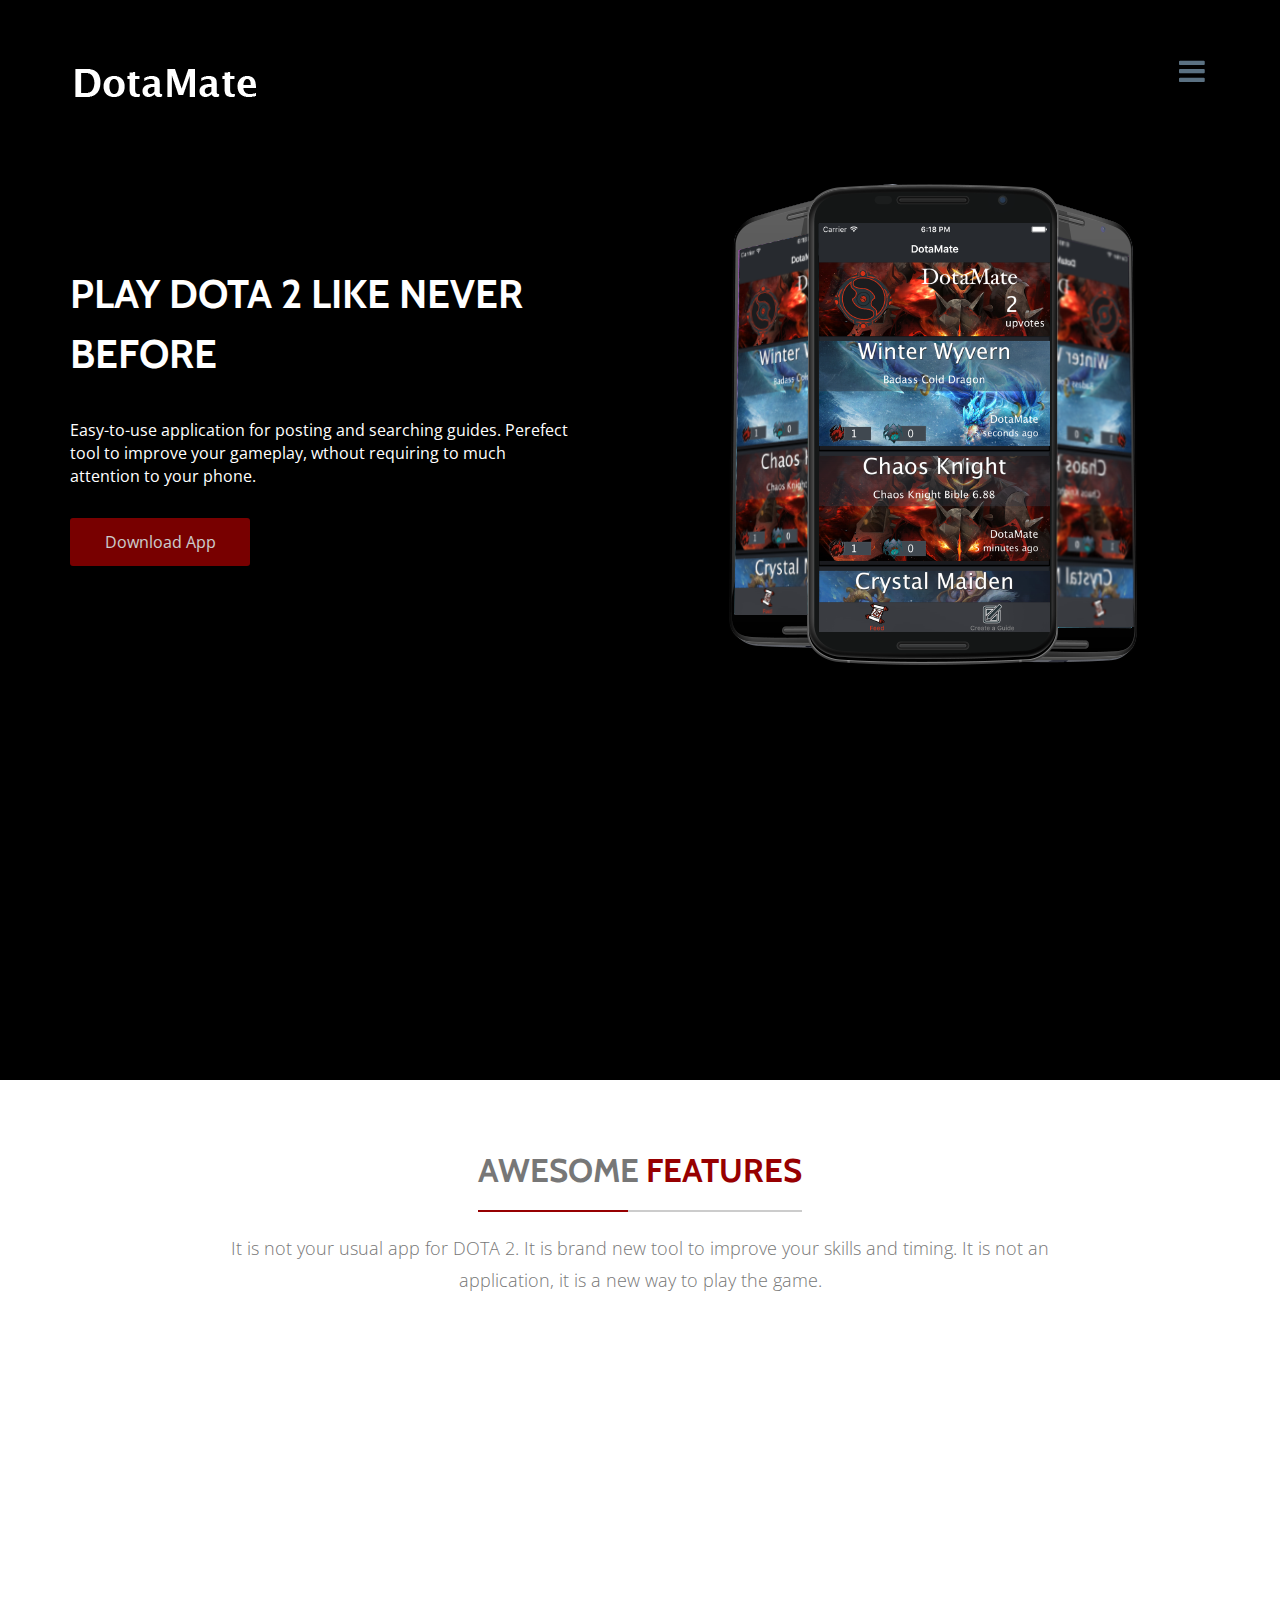
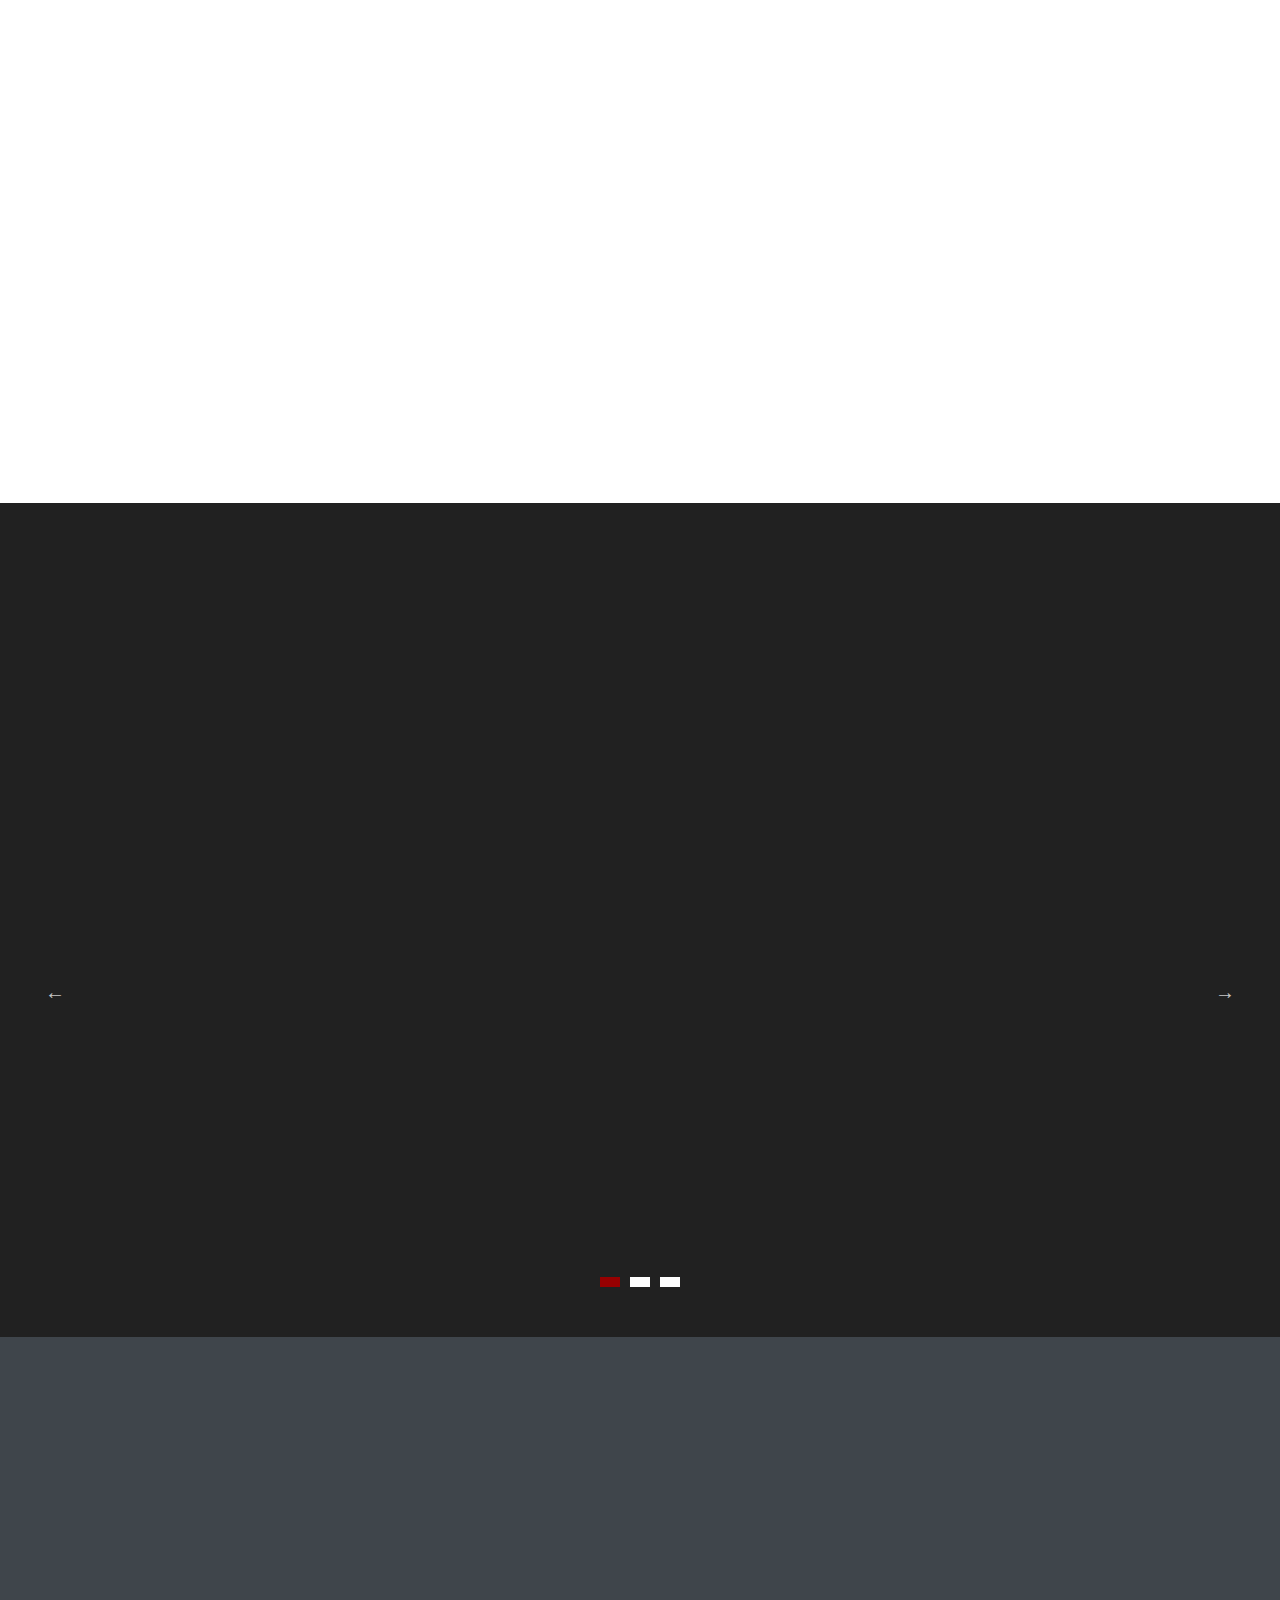
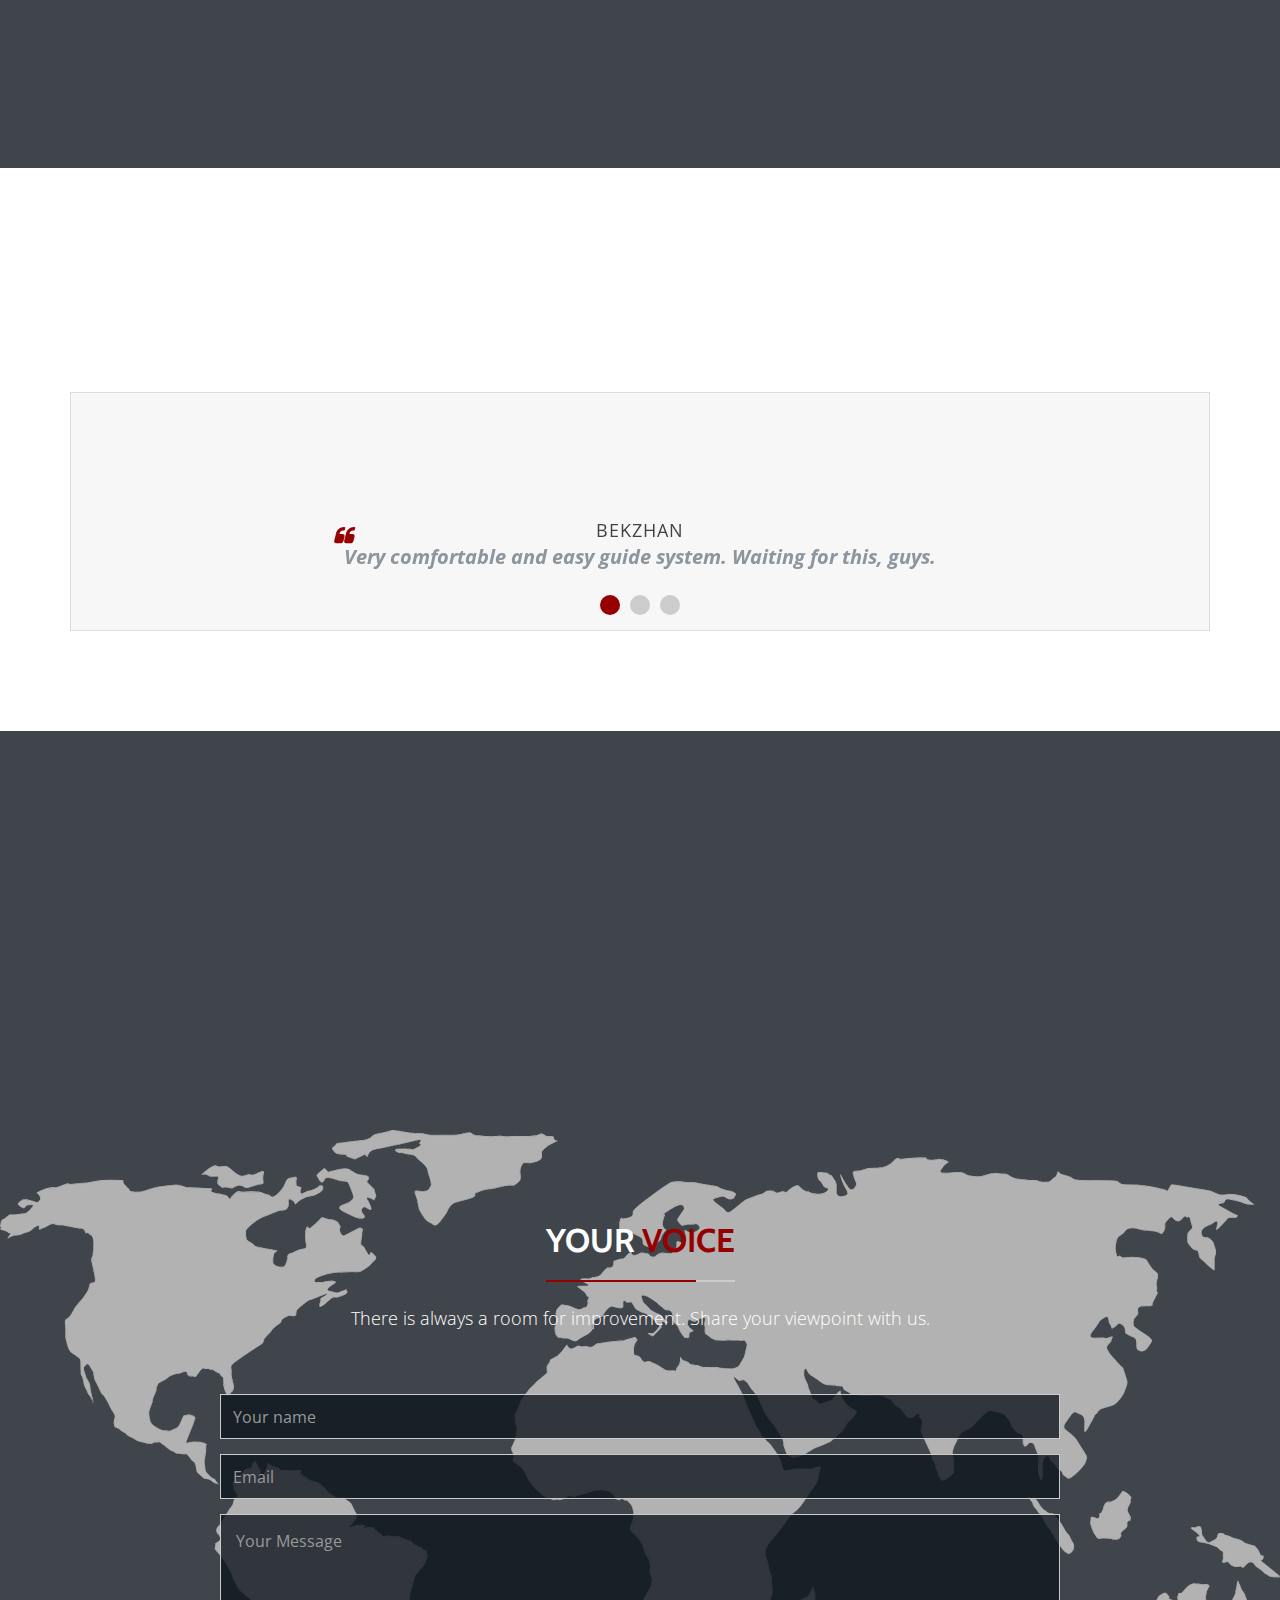
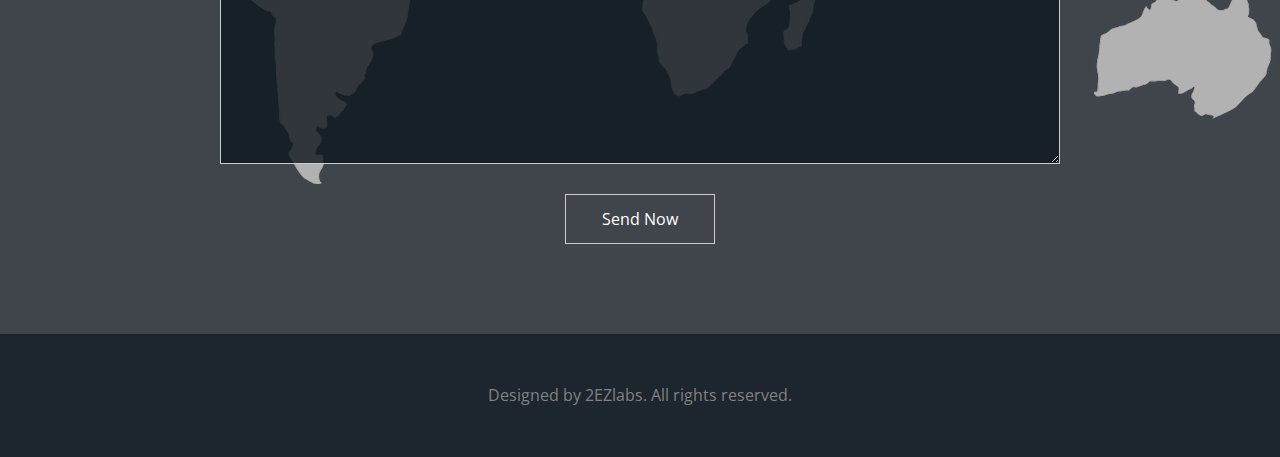
==== commit 2ad01851: "AppStore update" ====
--- a/index.html
+++ b/index.html
@@ -382,21 +382,21 @@
                     <span class="fa fa-search view-btn"></span>
                   </div>
                </a>
-              <!--</li>-->
-               <!--<li class="col-md-3 wow fadeInLeft">-->
-                 <!--<a class="fancybox" data-fancybox-group="gallery" href="assets/images/app-screenshot-popup.jpg"><img src="assets/images/app-screenshot.jpg" alt="app screenshot">-->
-                  <!--<div class="view-btn-area">-->
-                    <!--<span class="fa fa-search view-btn"></span>-->
-                  <!--</div>-->
-               <!--</a>-->
-              <!--</li>-->
-              <!--<li class="col-md-3 wow fadeInLeft">-->
-                 <!--<a class="fancybox" data-fancybox-group="gallery" href="assets/images/app-screenshot-popup.jpg"><img src="assets/images/app-screenshot.jpg" alt="app screenshot">-->
-                  <!--<div class="view-btn-area">-->
-                    <!--<span class="fa fa-search view-btn"></span>-->
-                  <!--</div>-->
-               <!--</a>-->
-              <!--</li>-->
+              </li>
+               <li class="col-md-3 wow fadeInLeft">
+                 <a class="fancybox" data-fancybox-group="gallery" href="assets/images/winter-pop.jpg"><img src="assets/images/winter.jpg" alt="app screenshot">
+                  <div class="view-btn-area">
+                    <span class="fa fa-search view-btn"></span>
+                  </div>
+               </a>
+              </li>
+              <li class="col-md-3 wow fadeInLeft">
+                 <a class="fancybox" data-fancybox-group="gallery" href="assets/images/feed2-popup.jpg"><img src="assets/images/feed2.jpg" alt="app screenshot">
+                  <div class="view-btn-area">
+                    <span class="fa fa-search view-btn"></span>
+                  </div>
+               </a>
+              </li>
                <!--<li class="col-md-3 wow fadeInLeft">-->
                  <!--<a class="fancybox" data-fancybox-group="gallery" href="assets/images/app-screenshot-popup.jpg"><img src="assets/images/app-screenshot.jpg" alt="app screenshot">-->
                   <!--<div class="view-btn-area">-->
@@ -442,15 +442,15 @@
             <div class="download-app-content">
               <!-- Start single download -->
               <!-- Start single download -->
-              <a class="single-download wow fadeInLeft" data-wow-duration="0.75s" data-wow-delay="0.75s" href="#">
-                <div class="download-icon">
-                  <i class="fa fa-play"></i>
-                </div>
-                <div class="download-content">
-                  <p>Available on the</p>
-                  <span>Play Store</span>
-                </div>
-              </a>
+              <!--<a class="single-download wow fadeInLeft" data-wow-duration="0.75s" data-wow-delay="0.75s" href="#">-->
+                <!--<div class="download-icon">-->
+                  <!--<i class="fa fa-play"></i>-->
+                <!--</div>-->
+                <!--<div class="download-content">-->
+                  <!--<p>Available on the</p>-->
+                  <!--<span>Play Store</span>-->
+                <!--</div>-->
+              <!--</a>-->
               <!-- Start single download -->
               <a class="single-download wow fadeInLeft" data-wow-duration="1s" data-wow-delay="1s" href="#">
                 <div class="download-icon">
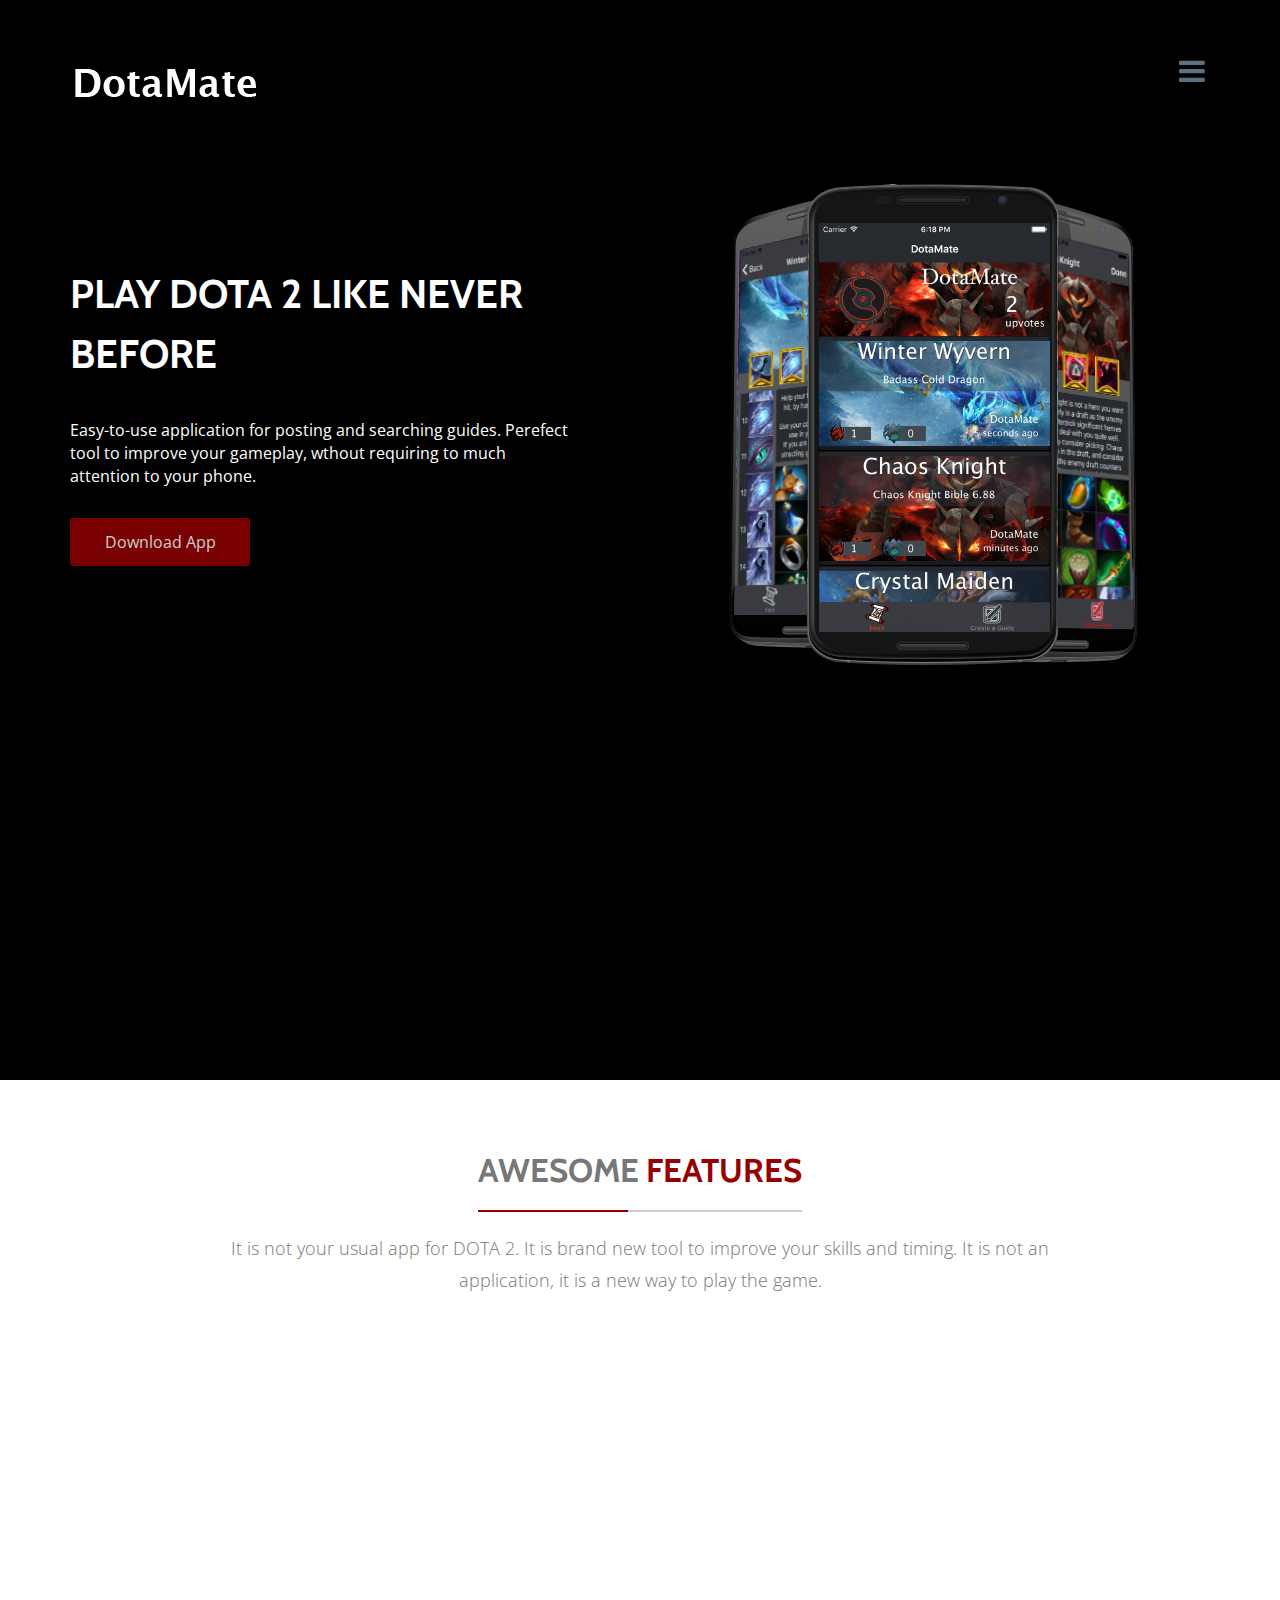
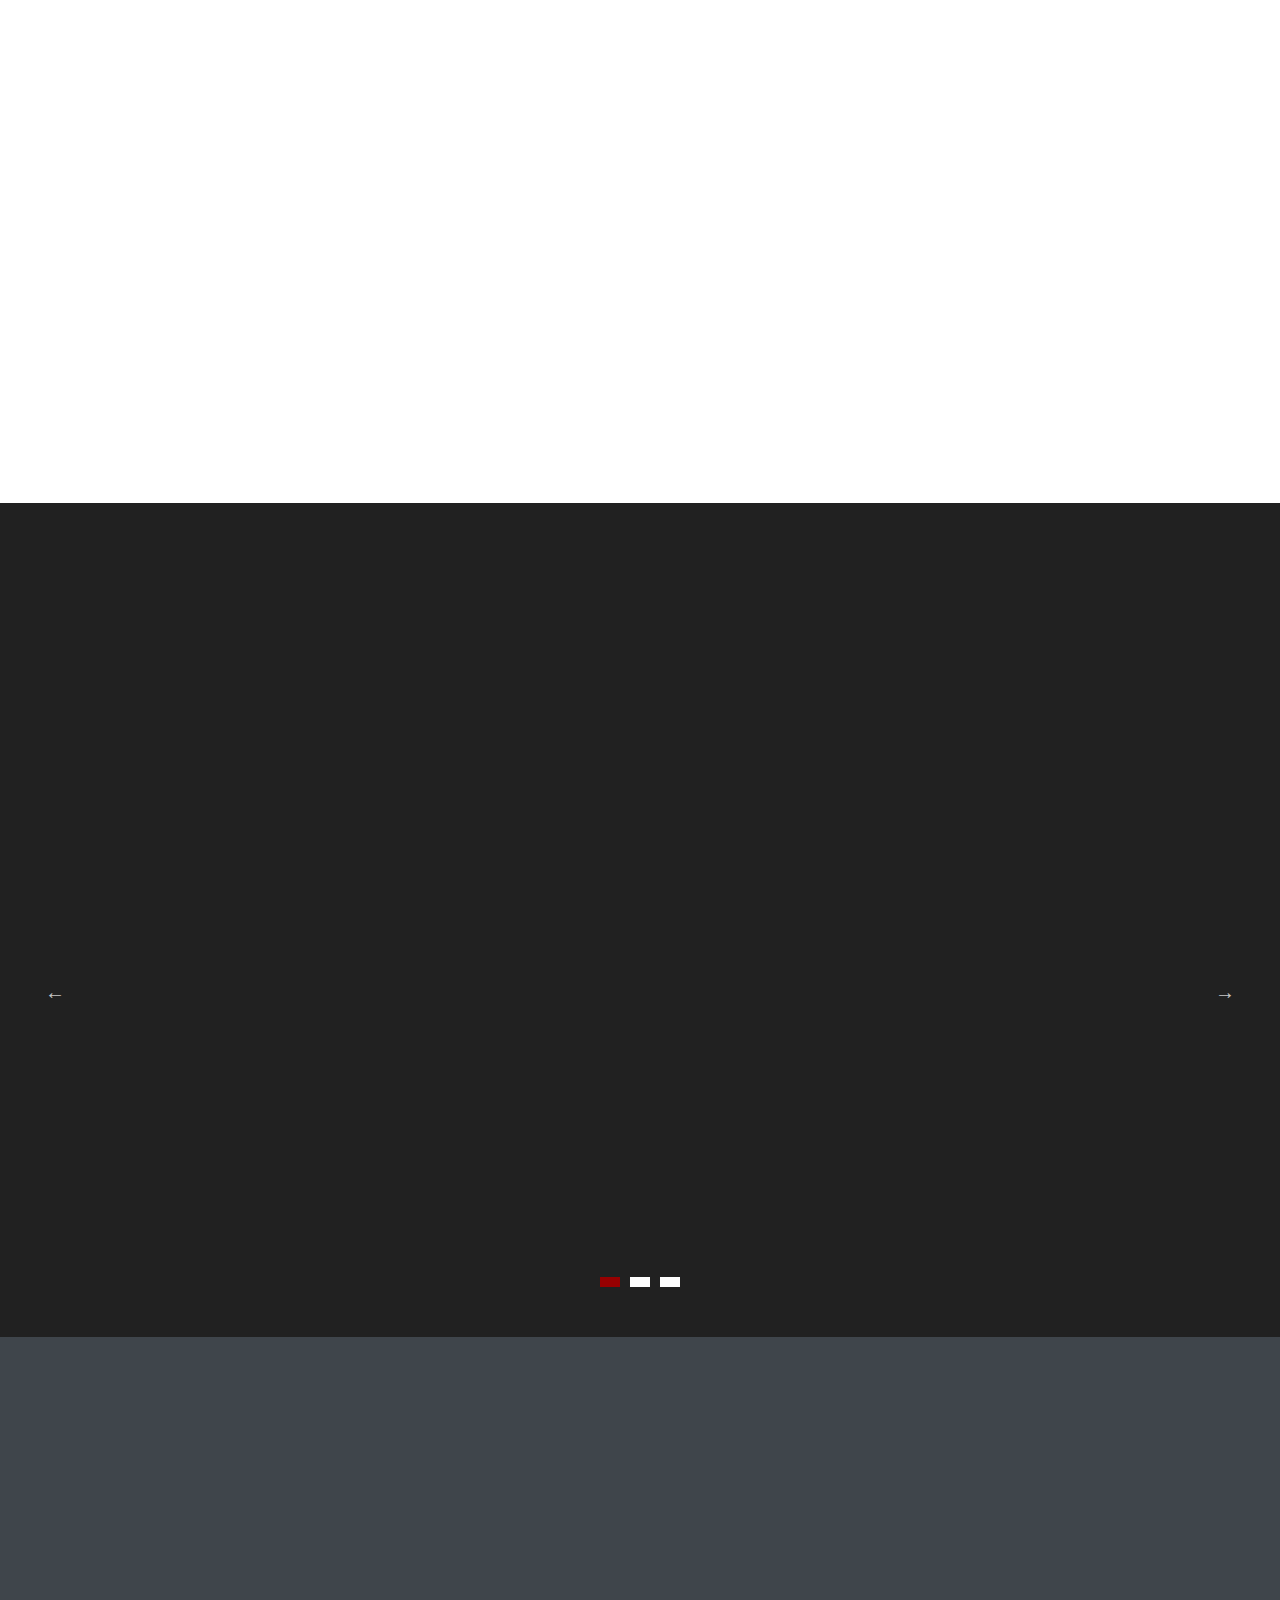
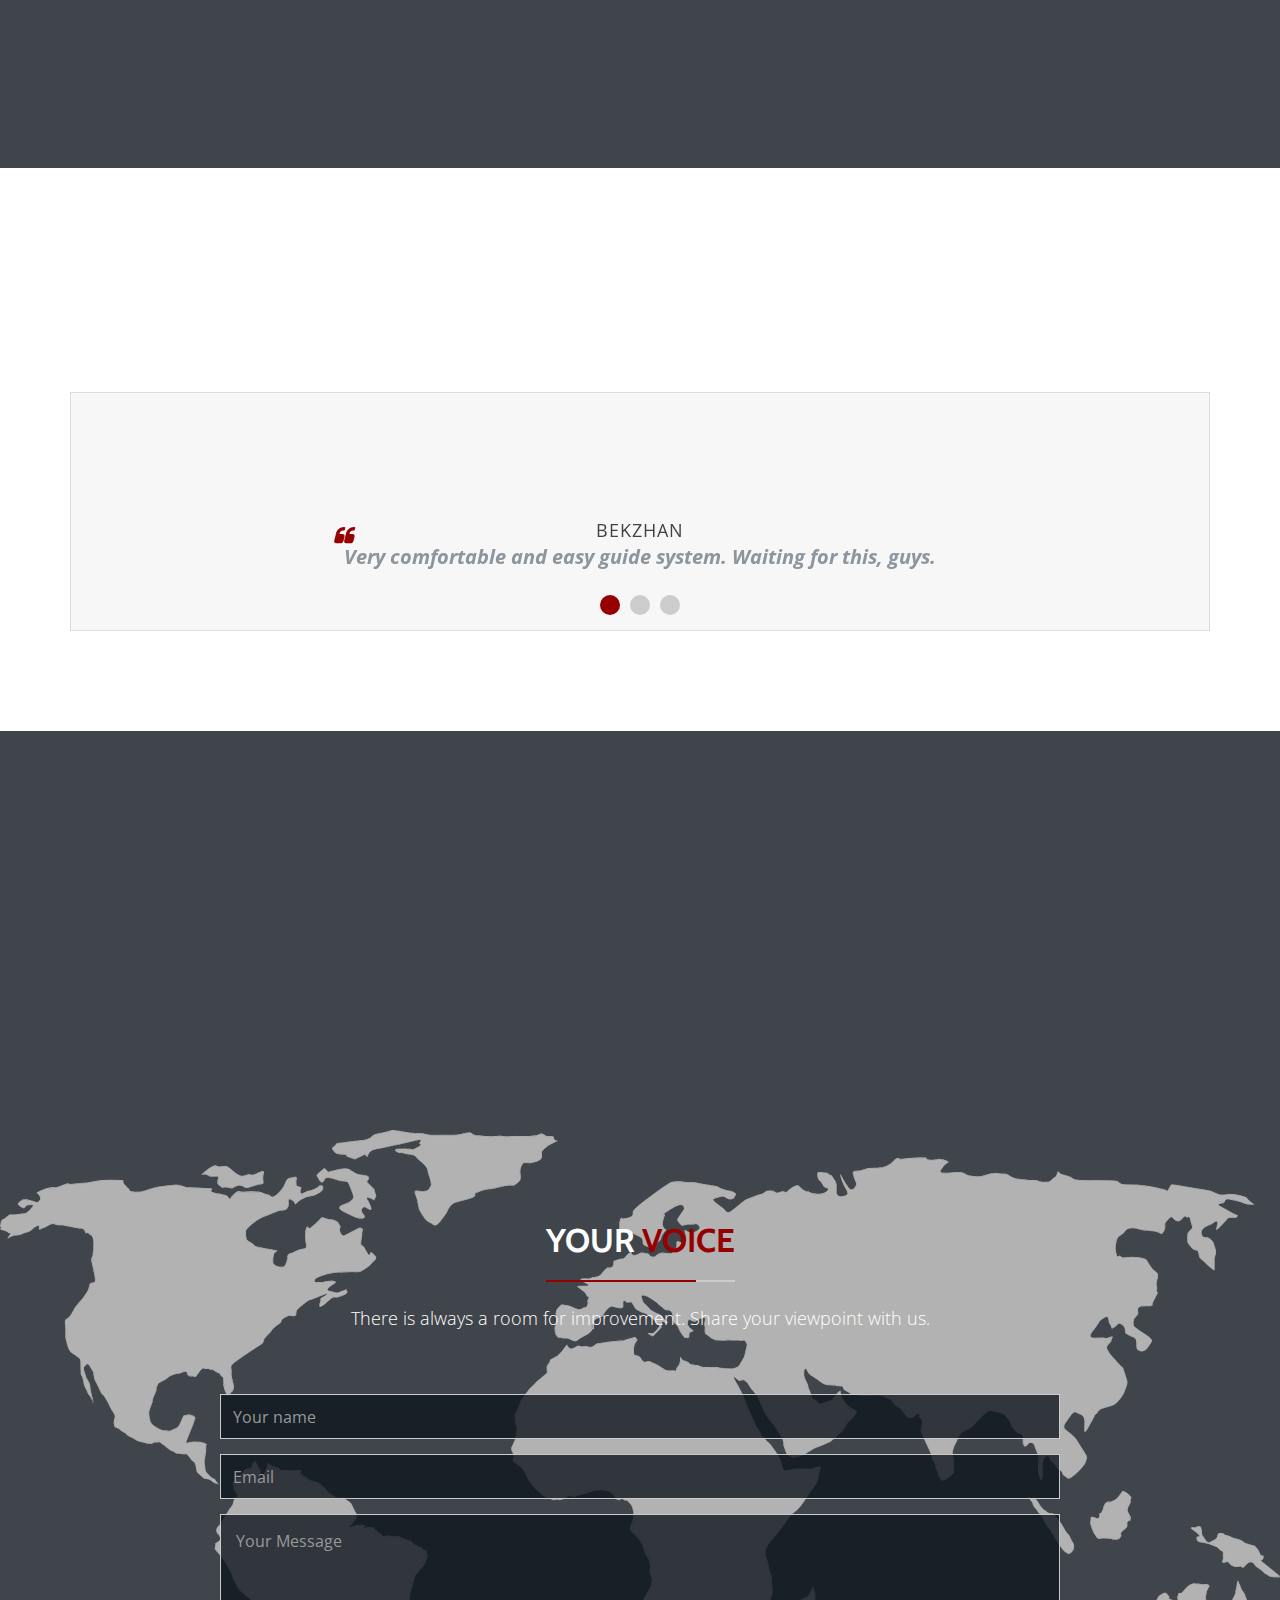
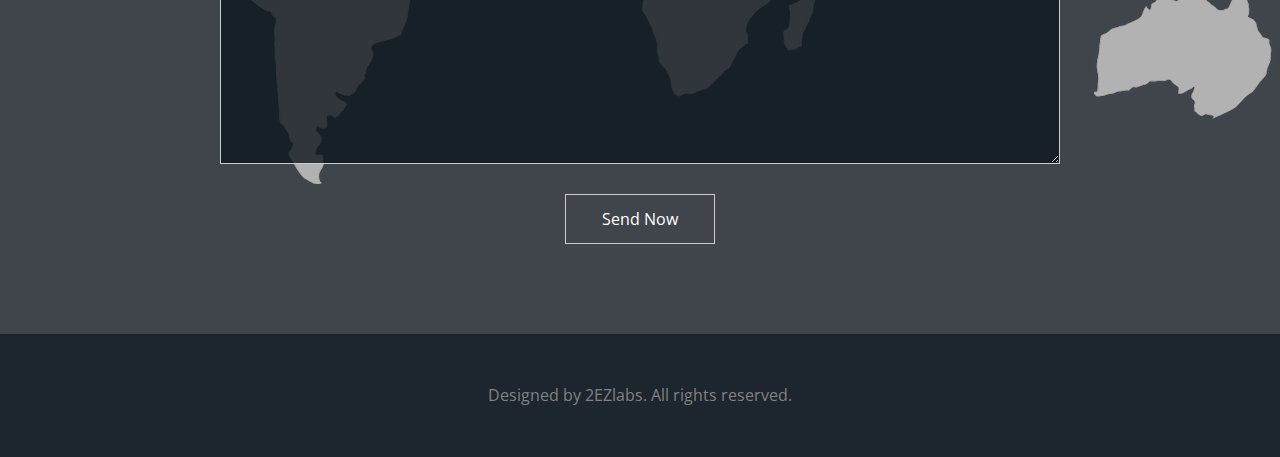
==== commit da4ad62b: "Spelling" ====
--- a/index.html
+++ b/index.html
@@ -181,14 +181,14 @@
                       <i class="fa fa-rocket"></i>
                       <div class="features-content">
                         <h4>Like-system of guides</h4>
-                        <p>LYou can see what guides people use more often, but also you search for others as well</p>
+                        <p>You can see what guides people use more often, but also you search for others as well</p>
                       </div>
                     </li>
                     <li class="wow fadeInRight" data-wow-duration="0.75s" data-wow-delay="0.75s">
                       <i class="fa fa-cogs"></i>
                       <div class="features-content">
                         <h4>Popularity System</h4>
-                        <p>The most popular guide for every hero will be set as default automatically, if you have not choose you faouvarite yet.</p>
+                        <p>The most popular guide for every hero will be set as default automatically, if you have not choose you favourite yet.</p>
                       </div>
                     </li>
                     <li class="wow fadeInRight" data-wow-duration="1s" data-wow-delay="1s">
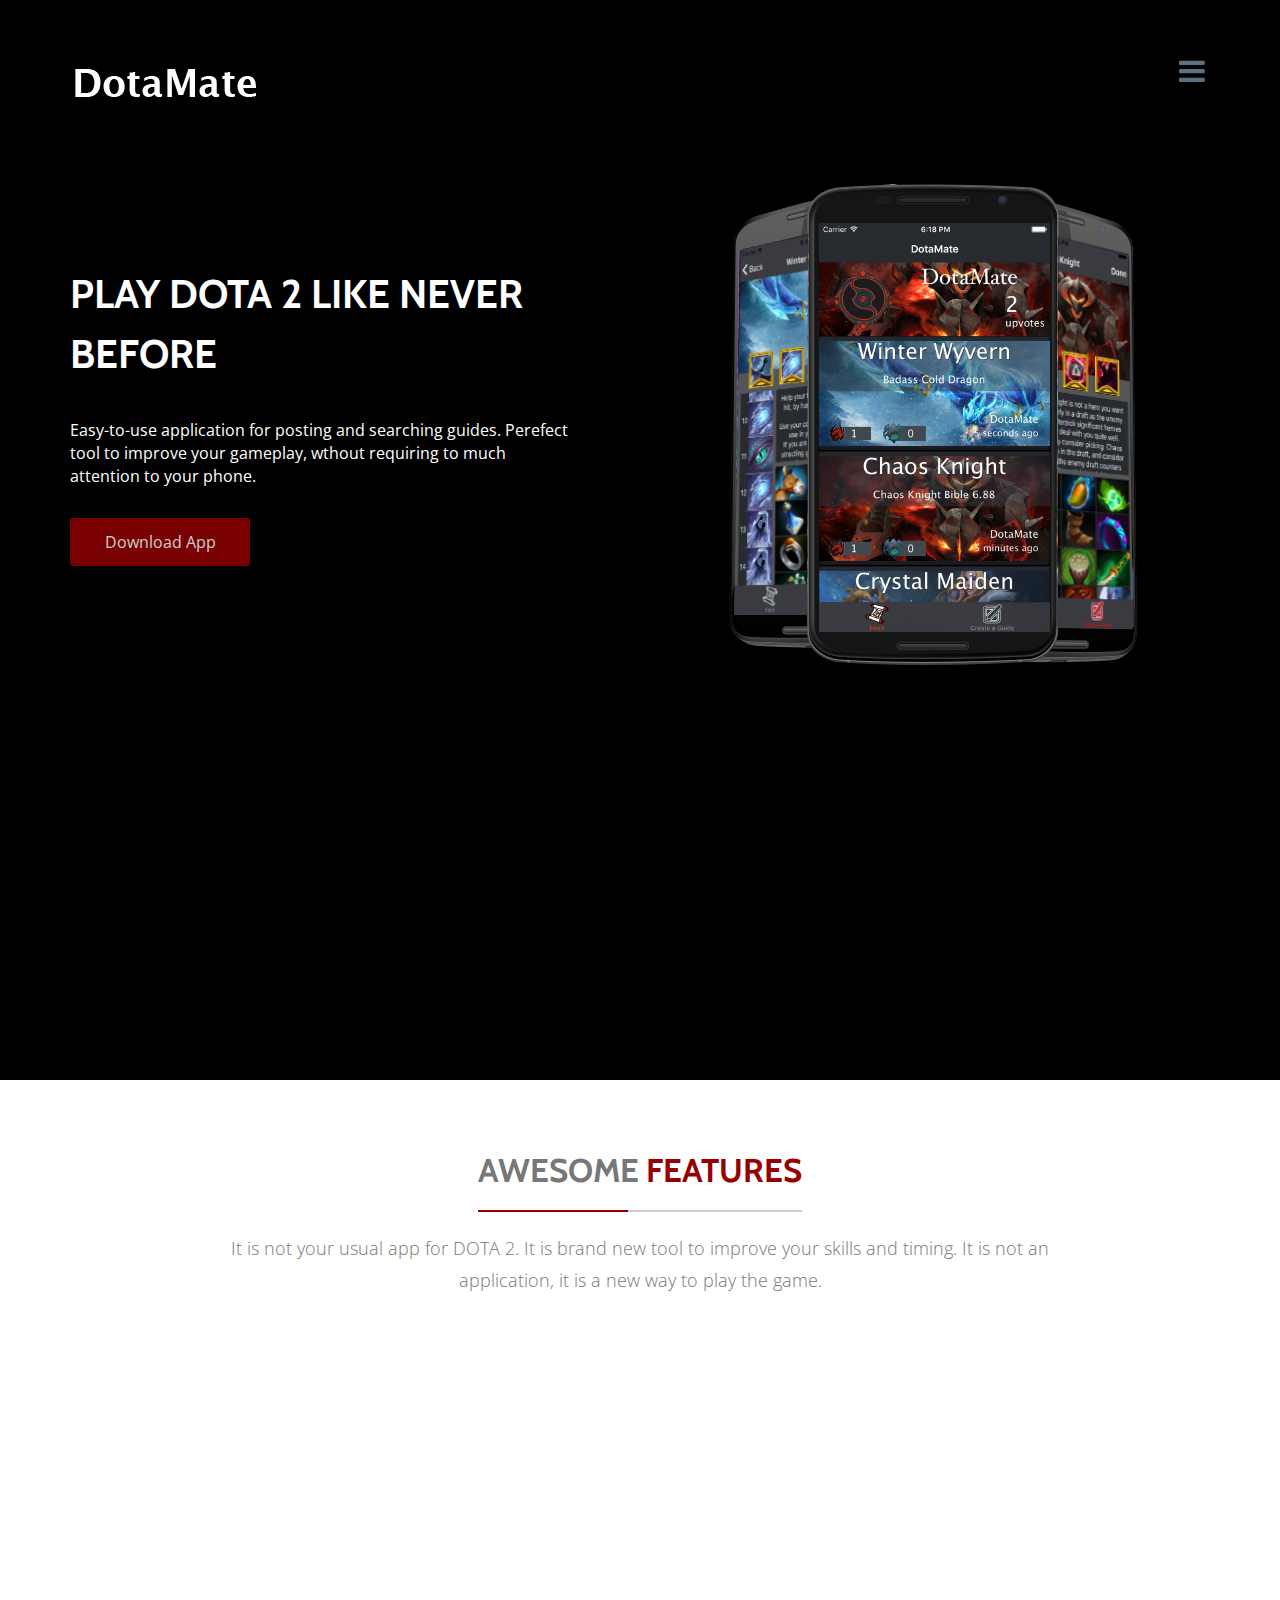
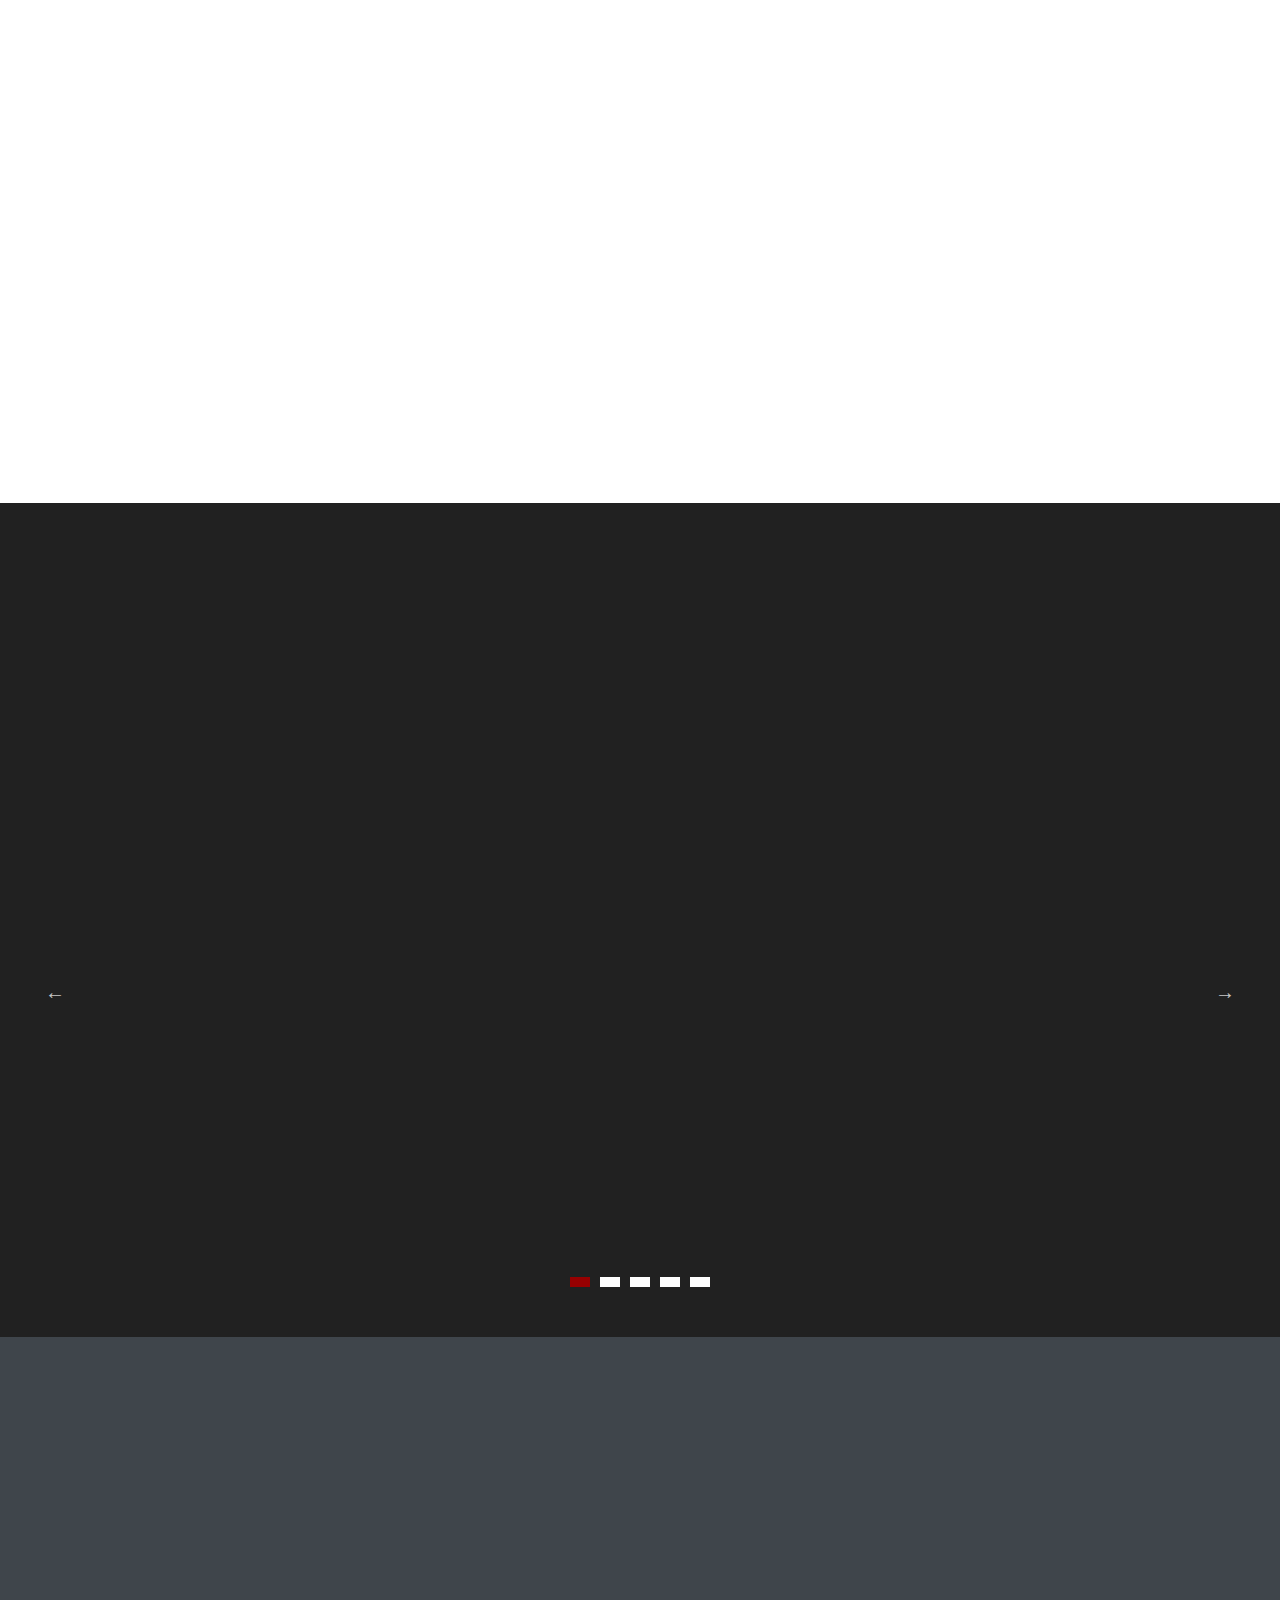
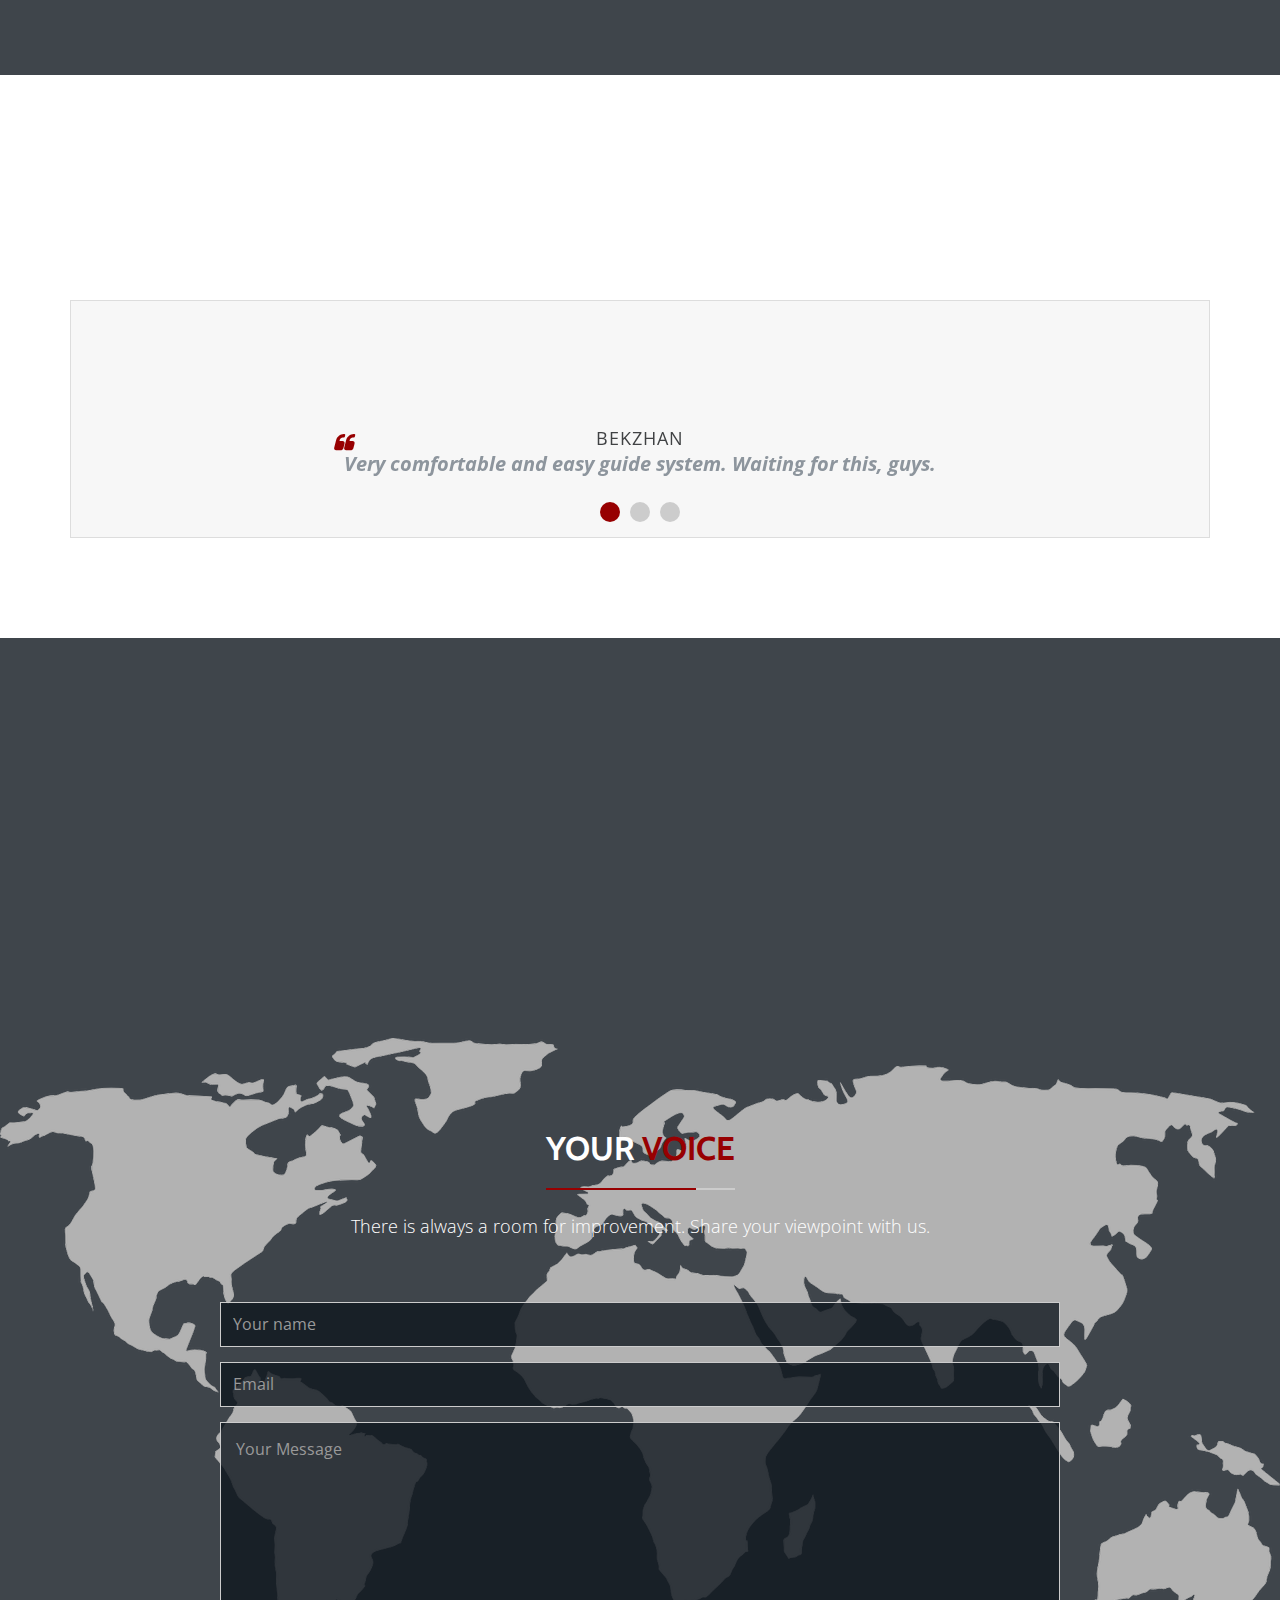
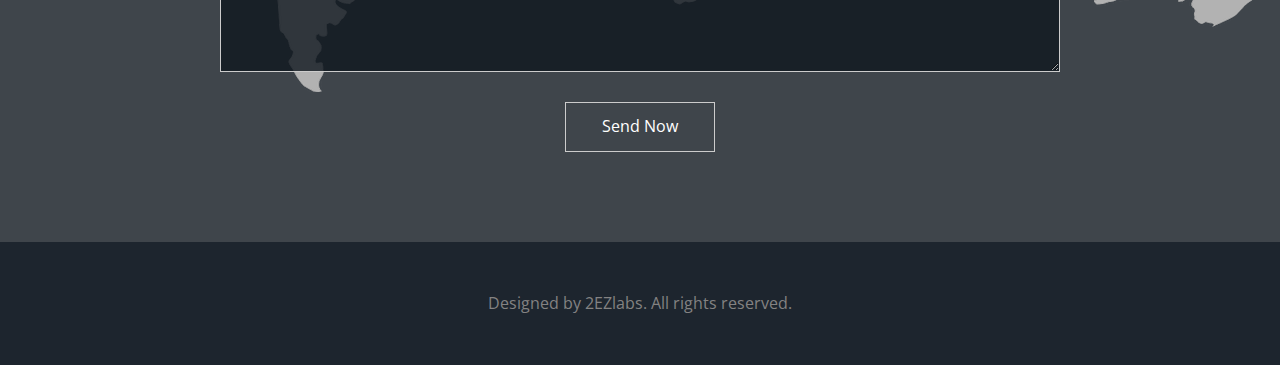
==== commit 38005004: "Link" ====
--- a/index.html
+++ b/index.html
@@ -97,7 +97,7 @@
                     <div class="header-bottom-left">
                       <h1>Play DOTA 2 like never before</h1>
                       <p>Easy-to-use application for posting and searching guides. Perefect tool to improve your gameplay, wthout requiring to much attention to your phone.</p>
-                      <a class="download-btn" href="#">Download App</a>
+                      <a class="download-btn" href="http://bit.ly/DotaMate">Download App</a>
                     </div>
                   </div>
                   <div class="col-md-6 col-sm-6">
@@ -397,27 +397,20 @@
                   </div>
                </a>
               </li>
-               <!--<li class="col-md-3 wow fadeInLeft">-->
-                 <!--<a class="fancybox" data-fancybox-group="gallery" href="assets/images/app-screenshot-popup.jpg"><img src="assets/images/app-screenshot.jpg" alt="app screenshot">-->
-                  <!--<div class="view-btn-area">-->
-                    <!--<span class="fa fa-search view-btn"></span>-->
-                  <!--</div>-->
-               <!--</a>-->
-              <!--</li>-->
-               <!--<li class="col-md-3 wow fadeInLeft">-->
-                 <!--<a class="fancybox" data-fancybox-group="gallery" href="assets/images/app-screenshot-popup.jpg"><img src="assets/images/app-screenshot.jpg" alt="app screenshot">-->
-                  <!--<div class="view-btn-area">-->
-                    <!--<span class="fa fa-search view-btn"></span>-->
-                  <!--</div>-->
-               <!--</a>-->
-              <!--</li>-->
-               <!--<li class="col-md-3 wow fadeInLeft">-->
-                 <!--<a class="fancybox" data-fancybox-group="gallery" href="assets/images/app-screenshot-popup.jpg"><img src="assets/images/app-screenshot.jpg" alt="app screenshot">-->
-                  <!--<div class="view-btn-area">-->
-                    <!--<span class="fa fa-search view-btn"></span>-->
-                  <!--</div>-->
-               <!--</a>-->
-              <!--</li>-->
+              <li class="col-md-3 wow fadeInLeft">
+                <a class="fancybox" data-fancybox-group="gallery" href="assets/images/feed3-popup.jpg"><img src="assets/images/feed3.jpg" alt="app screenshot">
+                  <div class="view-btn-area">
+                    <span class="fa fa-search view-btn"></span>
+                  </div>
+                </a>
+              </li>
+              <li class="col-md-3 wow fadeInLeft">
+                <a class="fancybox" data-fancybox-group="gallery" href="assets/images/templar-pop.jpg"><img src="assets/images/templar.jpg" alt="app screenshot">
+                  <div class="view-btn-area">
+                    <span class="fa fa-search view-btn"></span>
+                  </div>
+                </a>
+              </li>
             </ul>
           </div>
         </div>
@@ -434,7 +427,7 @@
           <div class="col-md-12">
             <div class="title-area wow fadeInUp">
               <h2 class="title">Download <span>App</span></h2>
-              <p>Available soon on both platforms</p>
+              <!--<p>Available soon on both platforms</p>-->
             </div>
           </div>
           <!-- Start download app content -->
@@ -452,7 +445,7 @@
                 <!--</div>-->
               <!--</a>-->
               <!-- Start single download -->
-              <a class="single-download wow fadeInLeft" data-wow-duration="1s" data-wow-delay="1s" href="#">
+              <a class="single-download wow fadeInLeft" data-wow-duration="1s" data-wow-delay="1s" href="http://bit.ly/DotaMate">
                 <div class="download-icon">
                   <i class="fa fa-apple"></i>
                 </div>
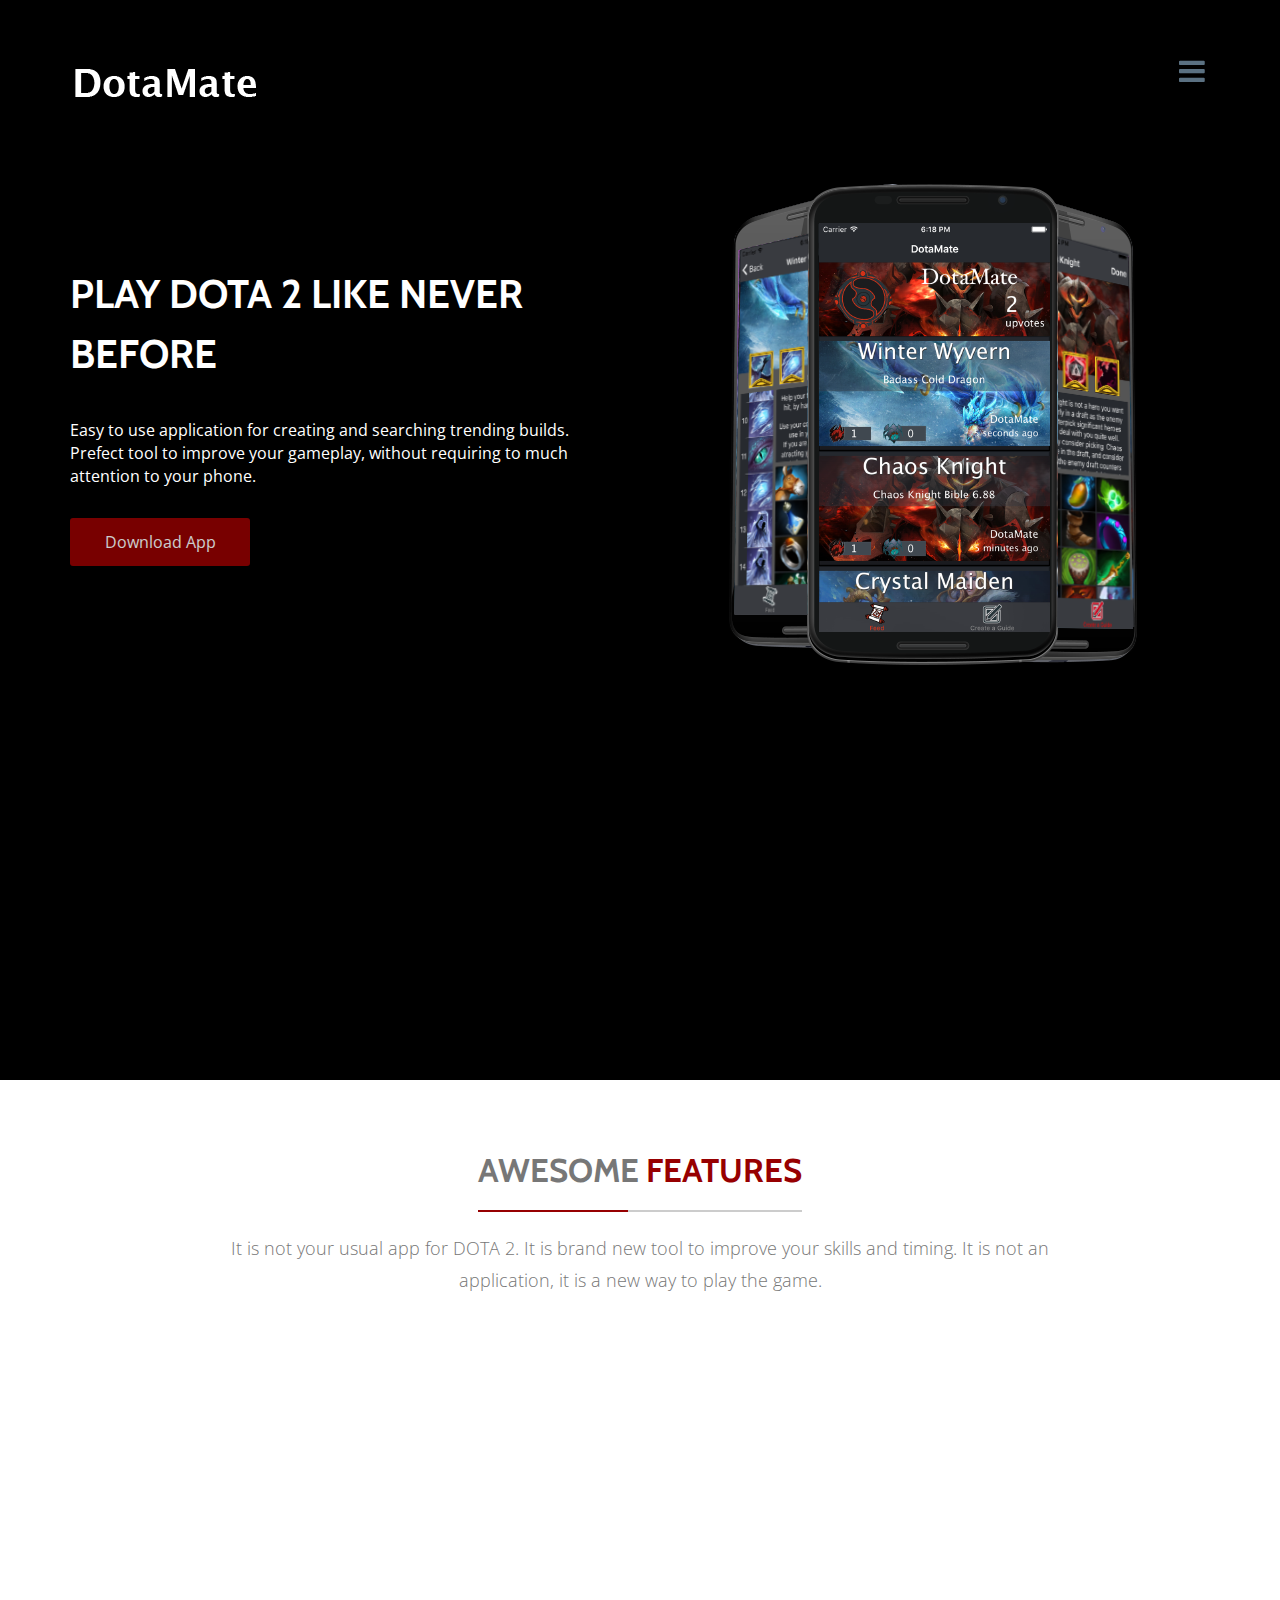
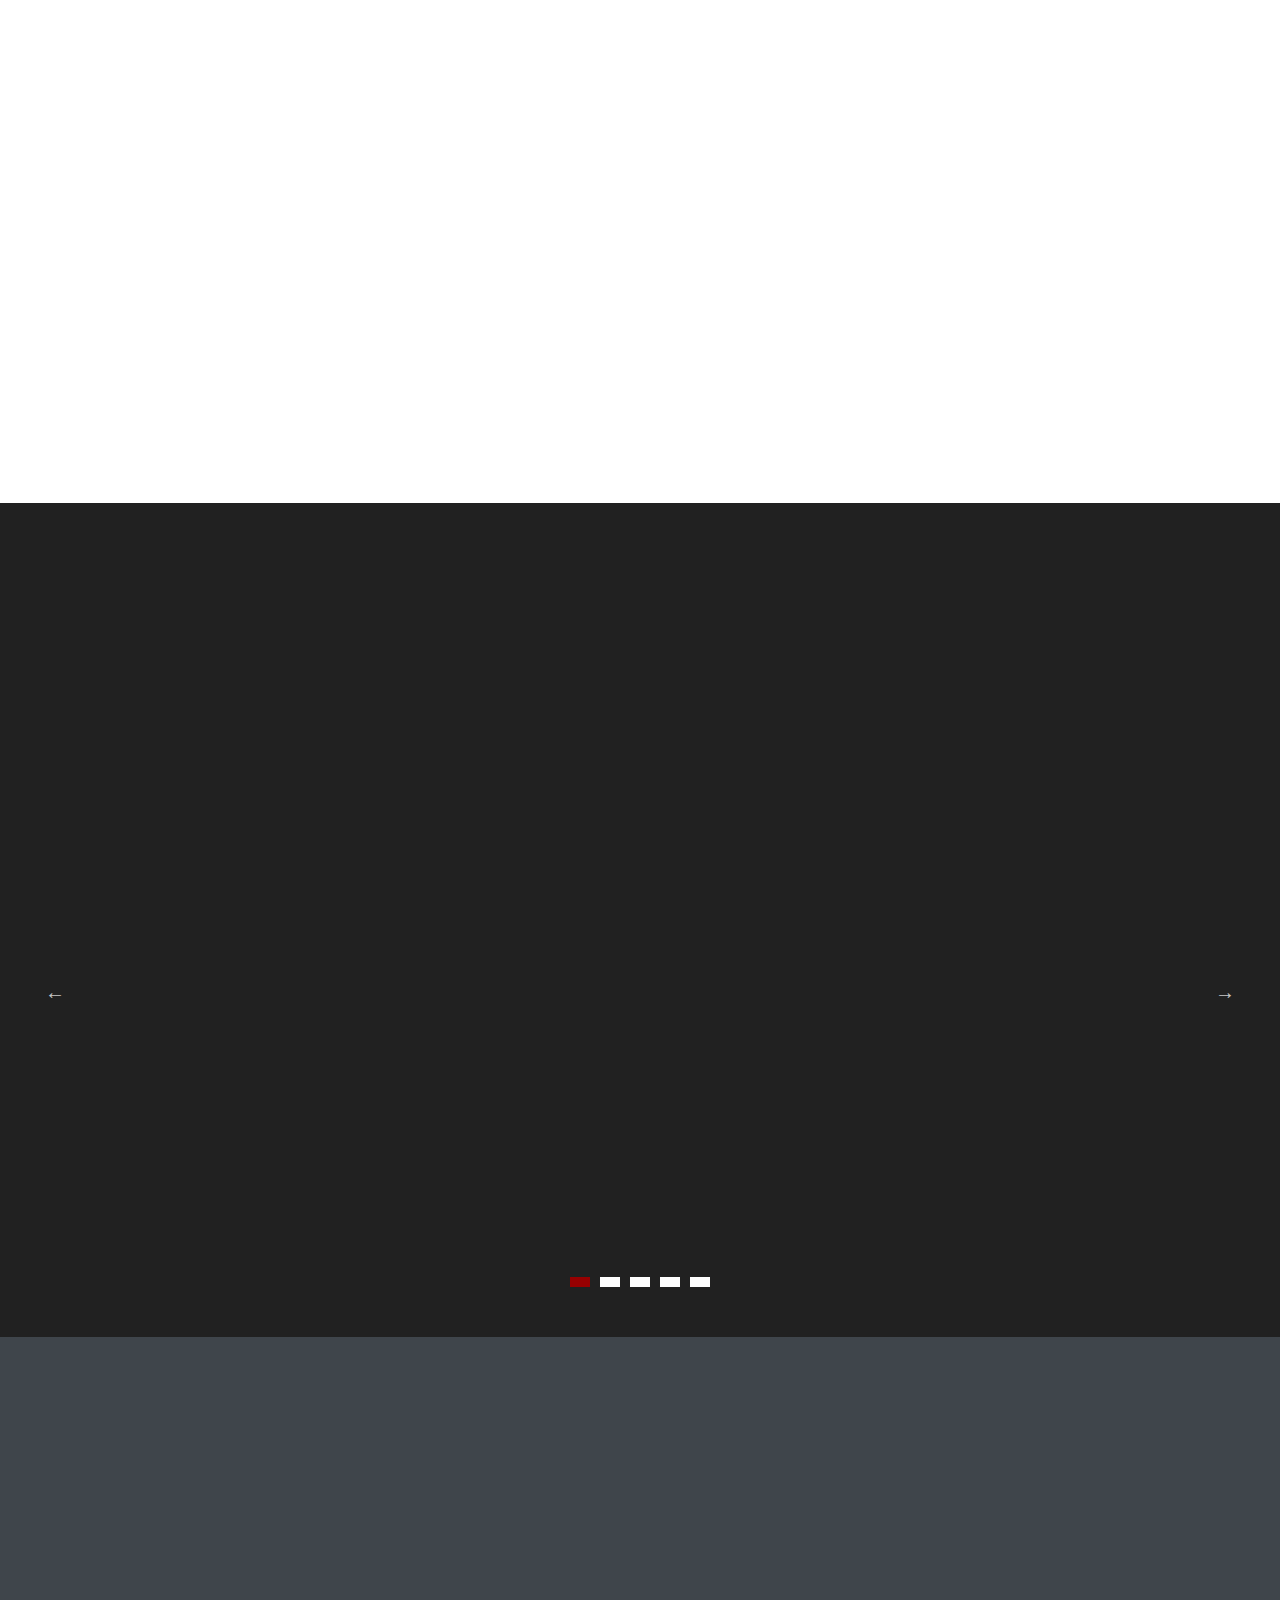
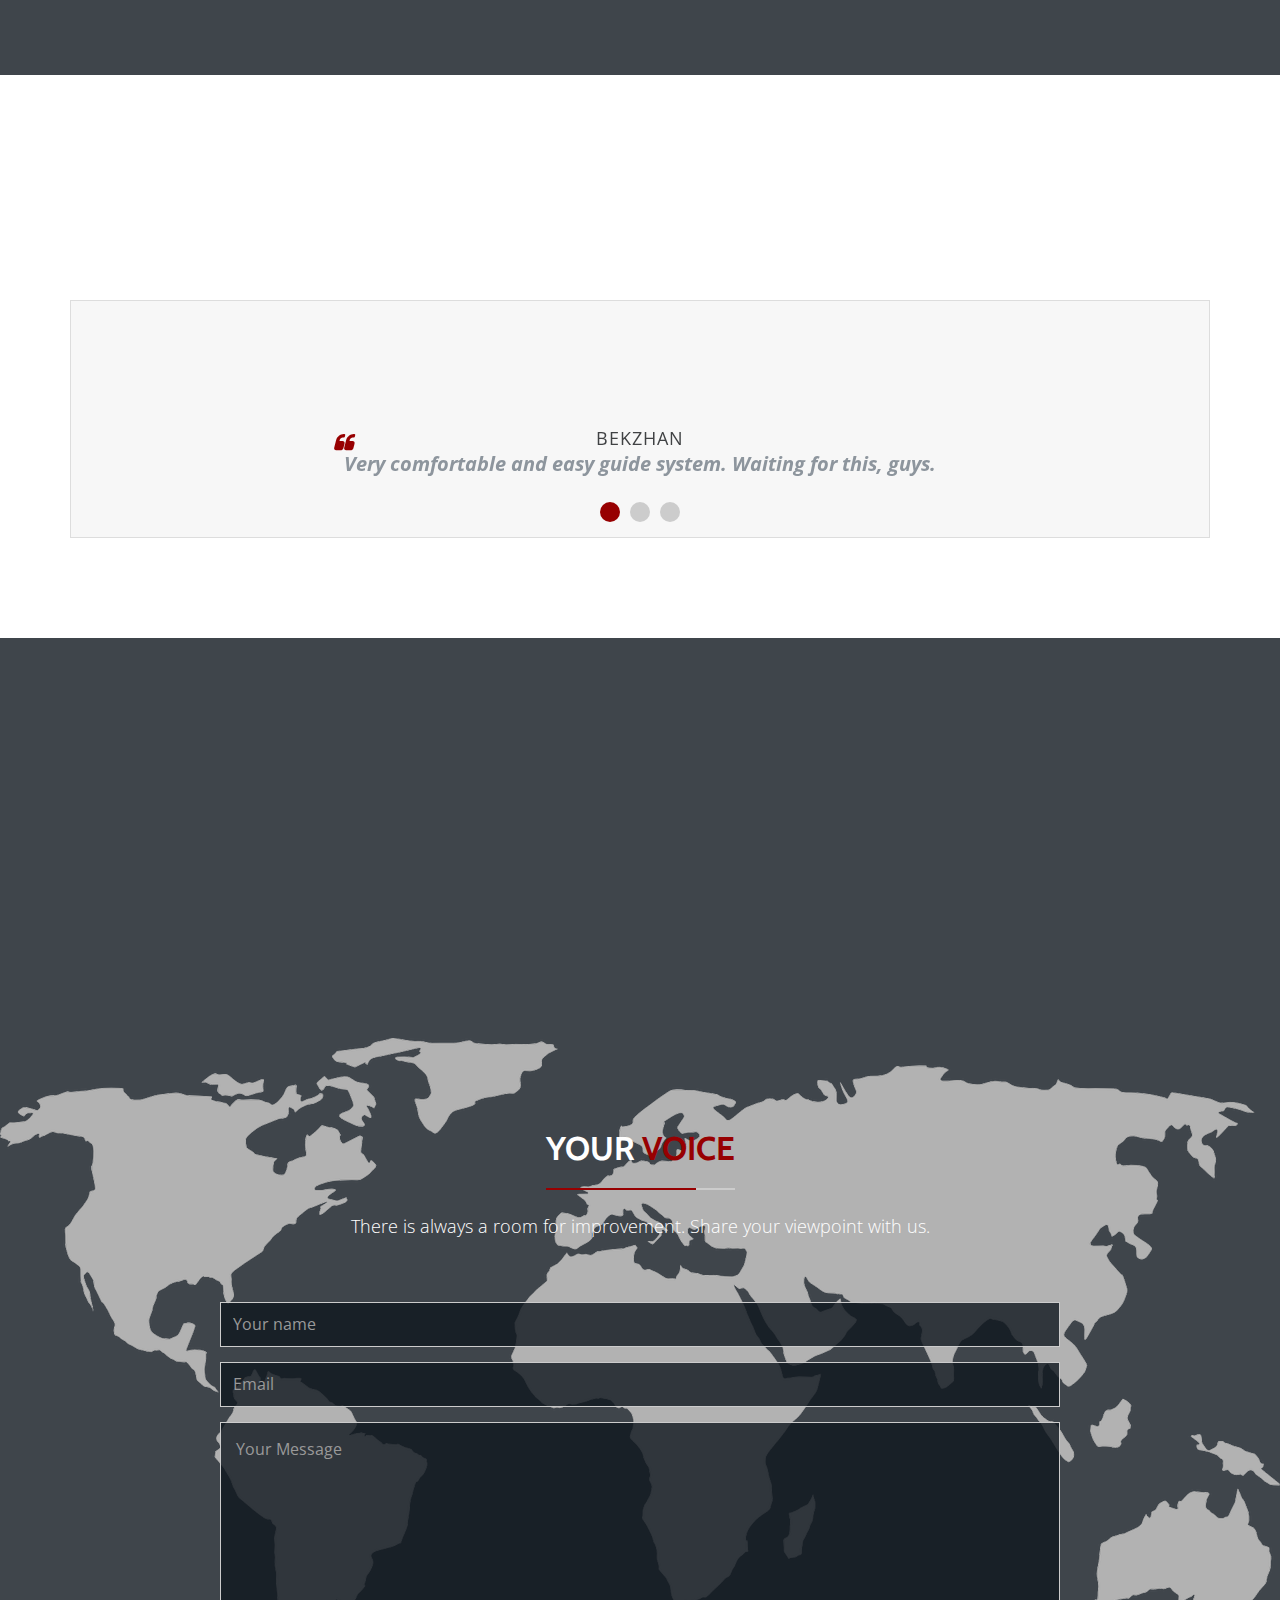
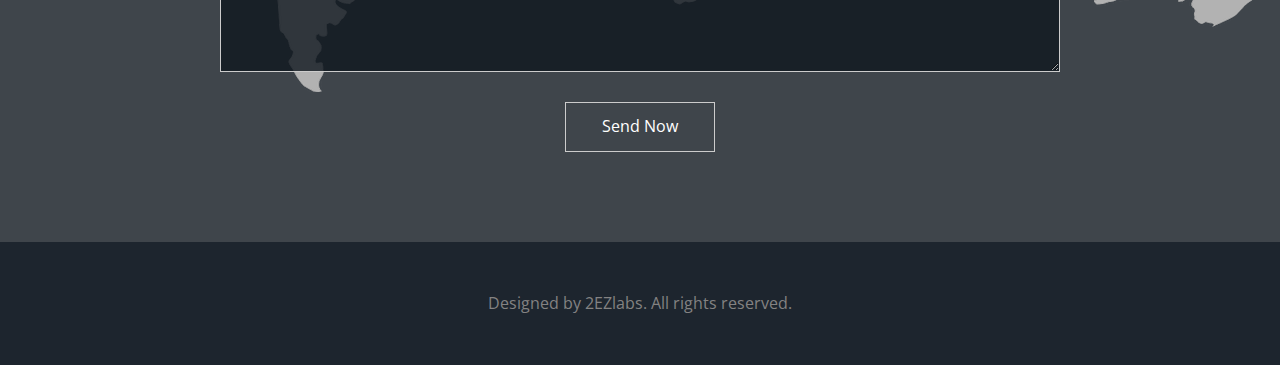
==== commit 7e91bcde: "Spelling" ====
--- a/index.html
+++ b/index.html
@@ -96,7 +96,7 @@
                   <div class="col-md-6 col-sm-6">
                     <div class="header-bottom-left">
                       <h1>Play DOTA 2 like never before</h1>
-                      <p>Easy-to-use application for posting and searching guides. Perefect tool to improve your gameplay, wthout requiring to much attention to your phone.</p>
+                      <p>Easy to use application for creating and searching trending builds. Prefect tool to improve your gameplay, without requiring to much attention to your phone.</p>
                       <a class="download-btn" href="http://bit.ly/DotaMate">Download App</a>
                     </div>
                   </div>
@@ -145,7 +145,7 @@
                       <i class="fa fa-edit"></i>
                       <div class="features-content">
                         <h4>Easy way to create your very own guide</h4>
-                        <p>There no need to write useles chinks of text, be discrete and be popular</p>
+                        <p>There is no need to write useless chunks of text, be discrete and be popular</p>
                       </div>
                     </li>
                     <li class="wow fadeInLeft" data-wow-duration="1s" data-wow-delay="1s">
@@ -188,7 +188,7 @@
                       <i class="fa fa-cogs"></i>
                       <div class="features-content">
                         <h4>Popularity System</h4>
-                        <p>The most popular guide for every hero will be set as default automatically, if you have not choose you favourite yet.</p>
+                        <p>The most popular guide for every hero will be set as default automatically, if you have not, choose your favourite yet.</p>
                       </div>
                     </li>
                     <li class="wow fadeInRight" data-wow-duration="1s" data-wow-delay="1s">
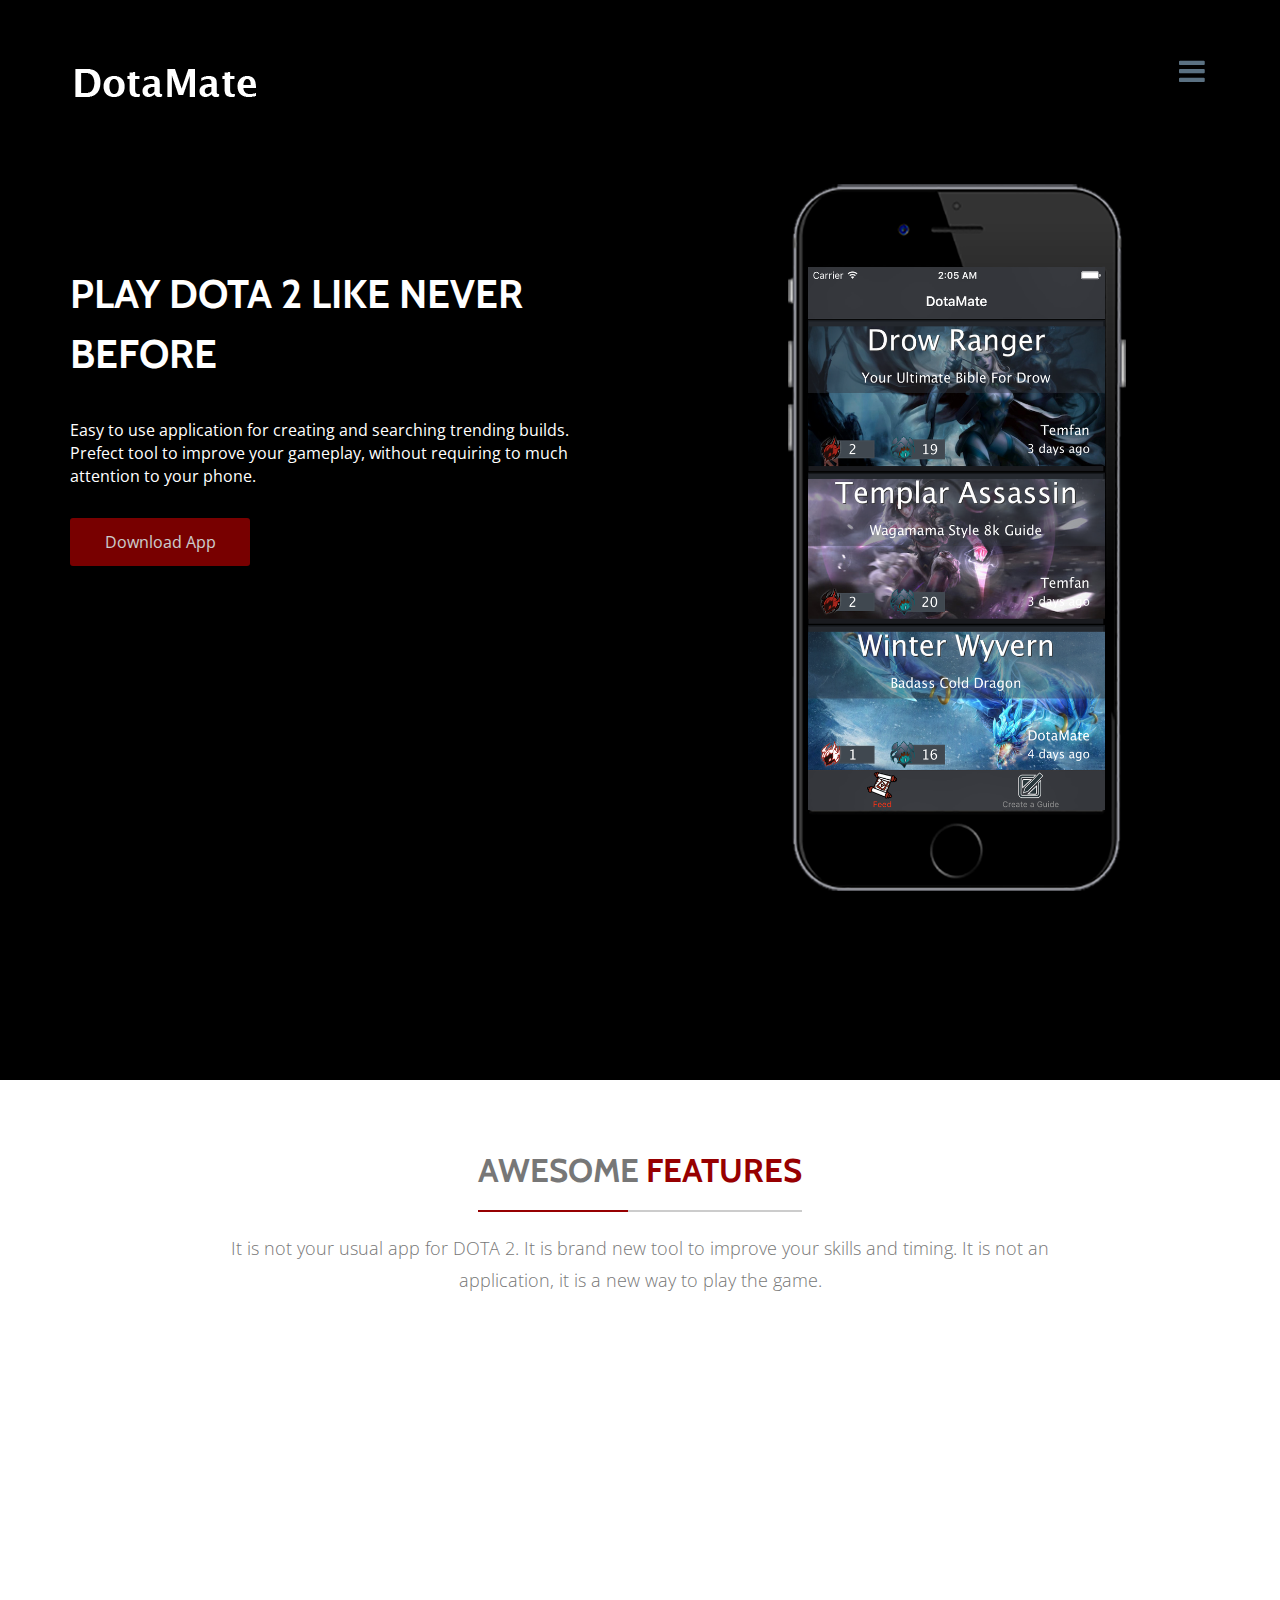
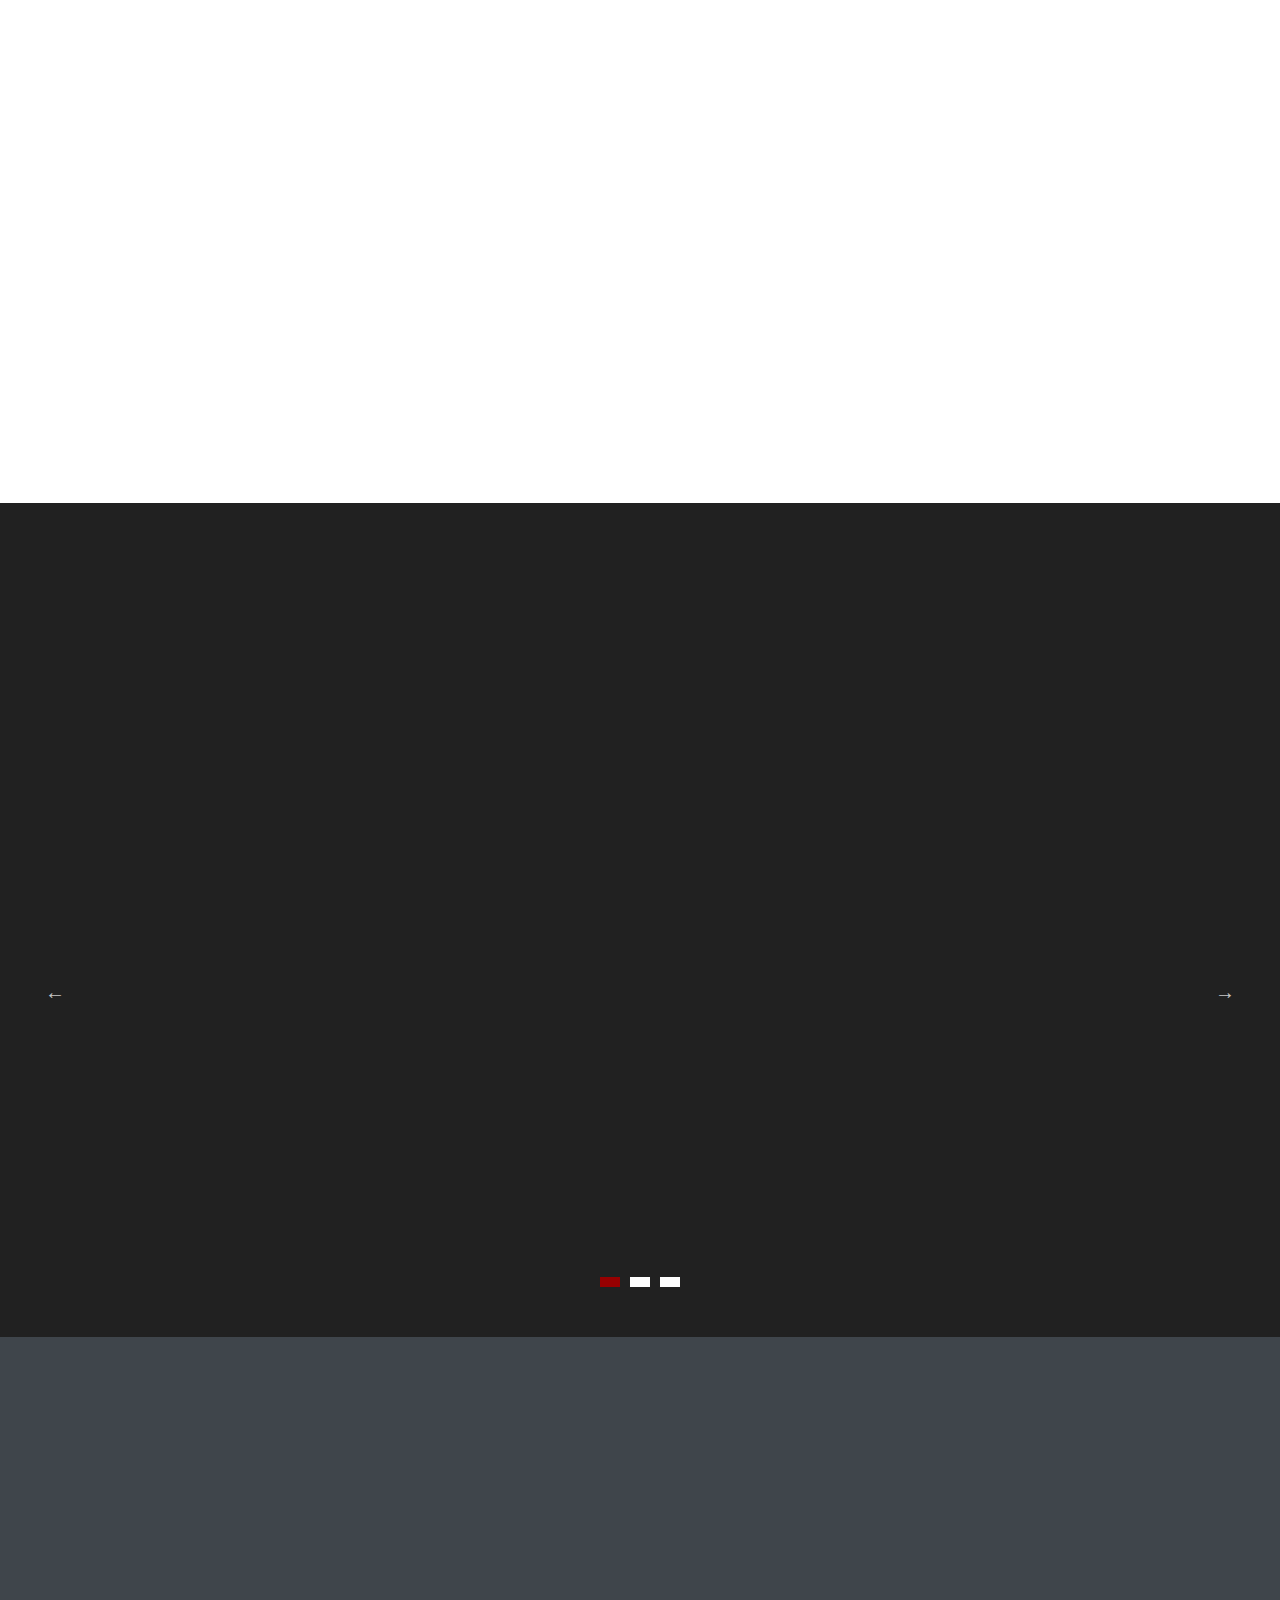
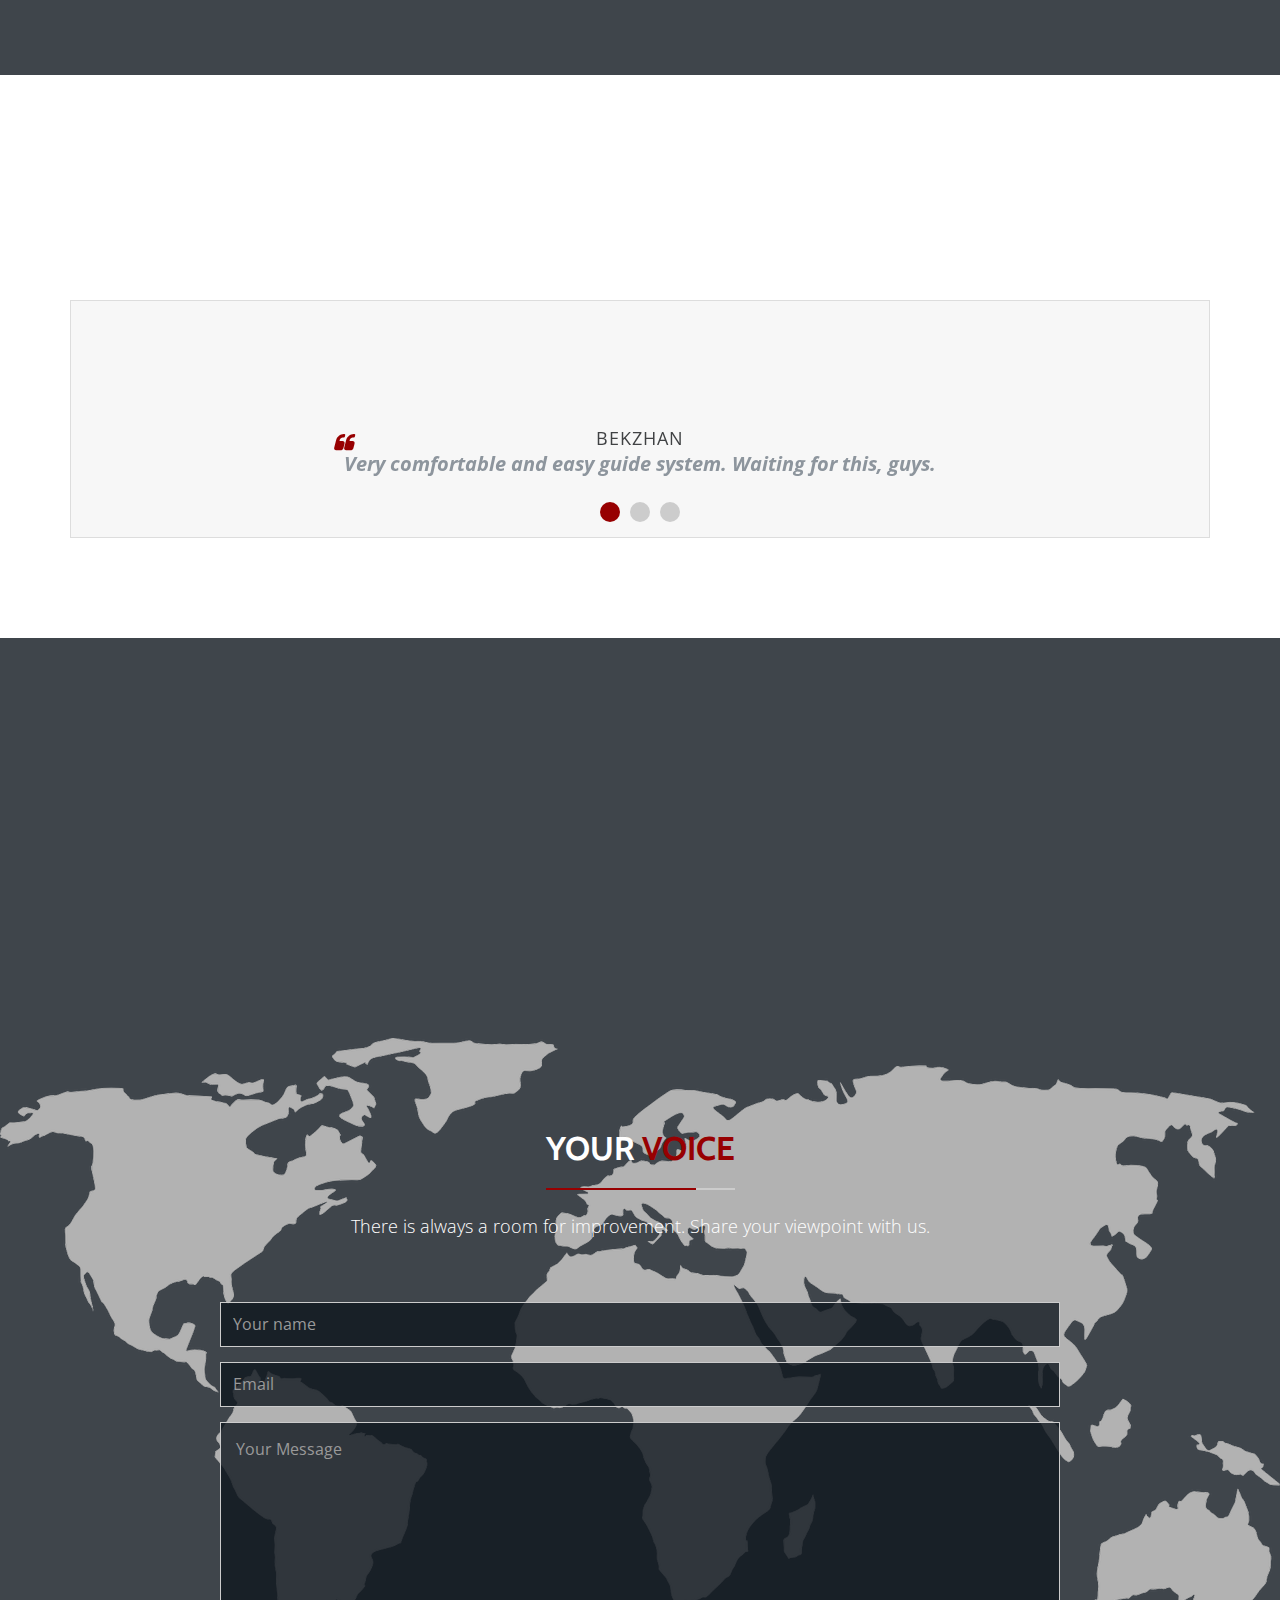
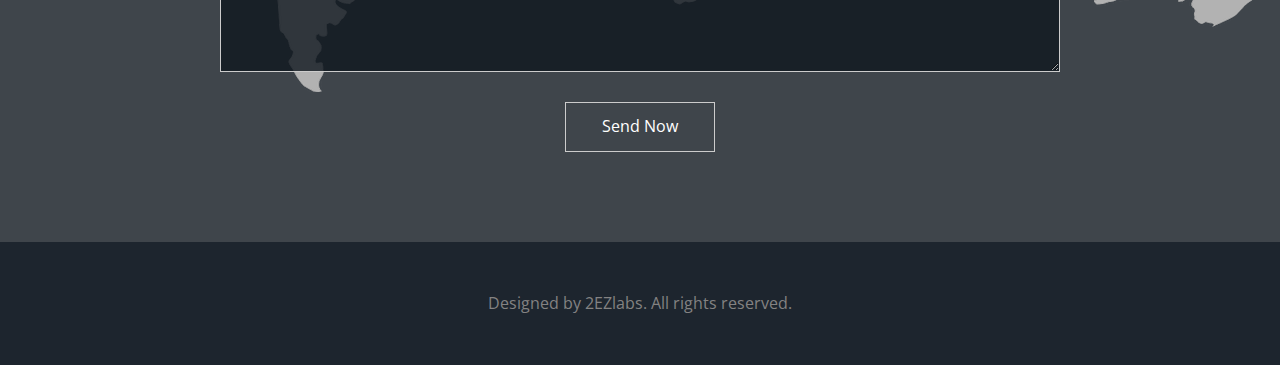
==== commit 0ba09b45: "Roshan Image added" ====
--- a/index.html
+++ b/index.html
@@ -370,28 +370,7 @@
                </a>
               </li>
                <li class="col-md-3 wow fadeInLeft">
-                 <a class="fancybox" data-fancybox-group="gallery" href="assets/images/feed-pop.jpg"><img src="assets/images/feed.jpg" alt="app screenshot">
-                    <div class="view-btn-area">
-                      <span class="fa fa-search view-btn"></span>
-                    </div>
-                 </a>
-              </li>
-               <li class="col-md-3 wow fadeInLeft">
-                 <a class="fancybox" data-fancybox-group="gallery" href="assets/images/create-pop.jpg"><img src="assets/images/create.jpg" alt="app screenshot">
-                  <div class="view-btn-area">
-                    <span class="fa fa-search view-btn"></span>
-                  </div>
-               </a>
-              </li>
-               <li class="col-md-3 wow fadeInLeft">
                  <a class="fancybox" data-fancybox-group="gallery" href="assets/images/winter-pop.jpg"><img src="assets/images/winter.jpg" alt="app screenshot">
-                  <div class="view-btn-area">
-                    <span class="fa fa-search view-btn"></span>
-                  </div>
-               </a>
-              </li>
-              <li class="col-md-3 wow fadeInLeft">
-                 <a class="fancybox" data-fancybox-group="gallery" href="assets/images/feed2-popup.jpg"><img src="assets/images/feed2.jpg" alt="app screenshot">
                   <div class="view-btn-area">
                     <span class="fa fa-search view-btn"></span>
                   </div>
@@ -406,6 +385,13 @@
               </li>
               <li class="col-md-3 wow fadeInLeft">
                 <a class="fancybox" data-fancybox-group="gallery" href="assets/images/templar-pop.jpg"><img src="assets/images/templar.jpg" alt="app screenshot">
+                  <div class="view-btn-area">
+                    <span class="fa fa-search view-btn"></span>
+                  </div>
+                </a>
+              </li>
+              <li class="col-md-3 wow fadeInLeft">
+                <a class="fancybox" data-fancybox-group="gallery" href="assets/images/rosh-pop.jpg"><img src="assets/images/rosh.jpg" alt="app screenshot">
                   <div class="view-btn-area">
                     <span class="fa fa-search view-btn"></span>
                   </div>
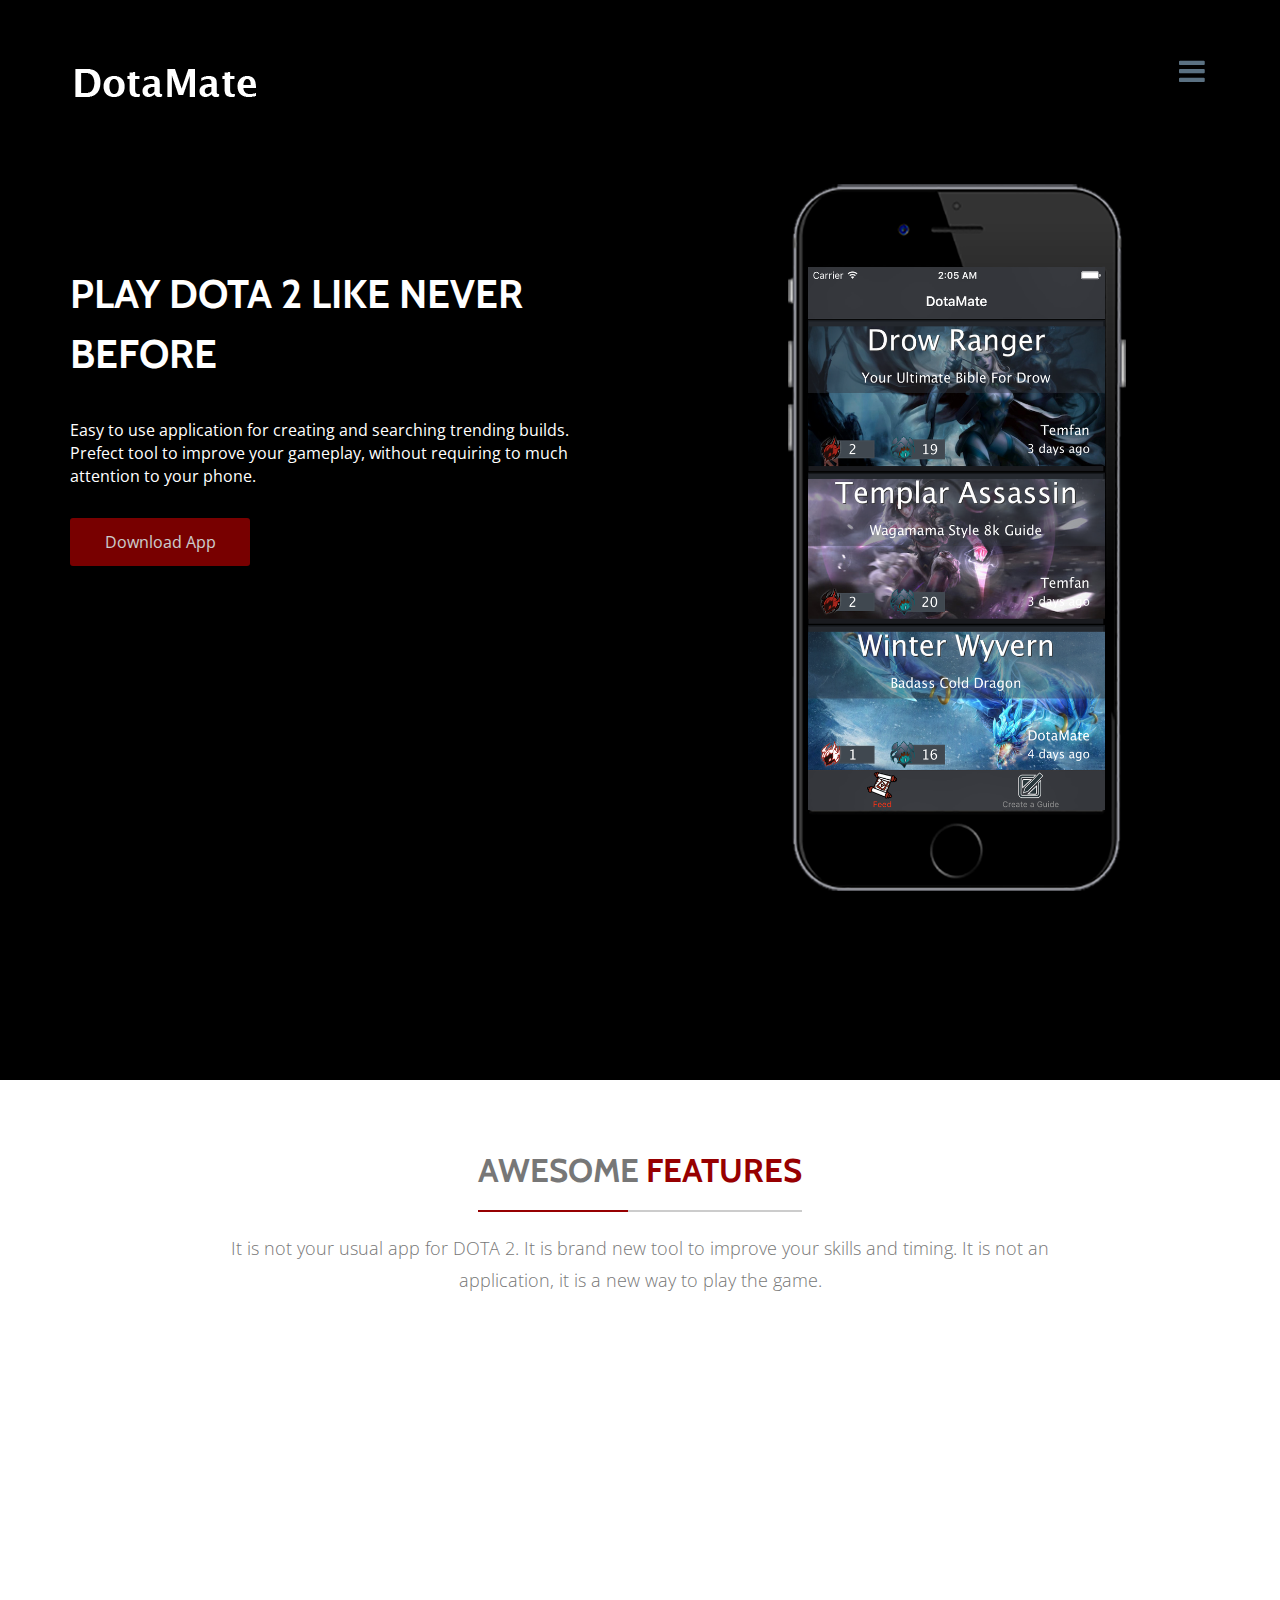
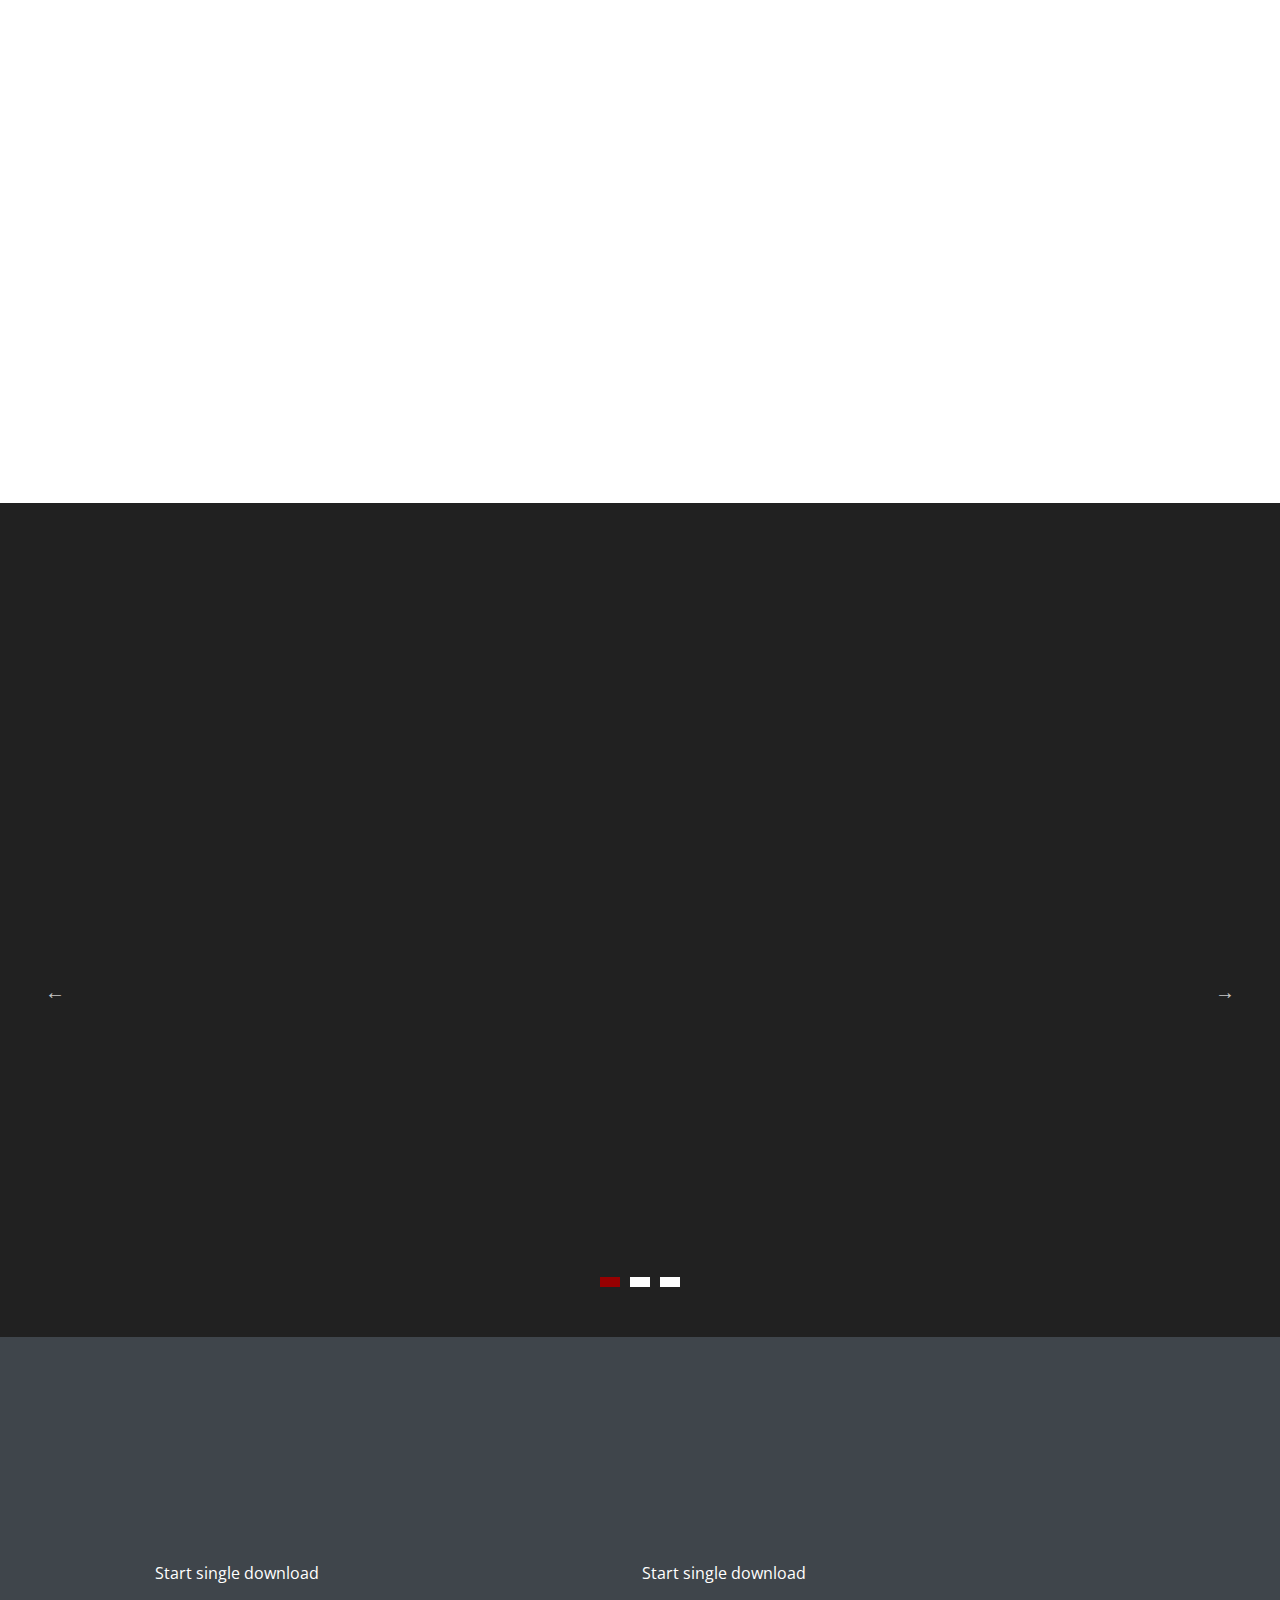
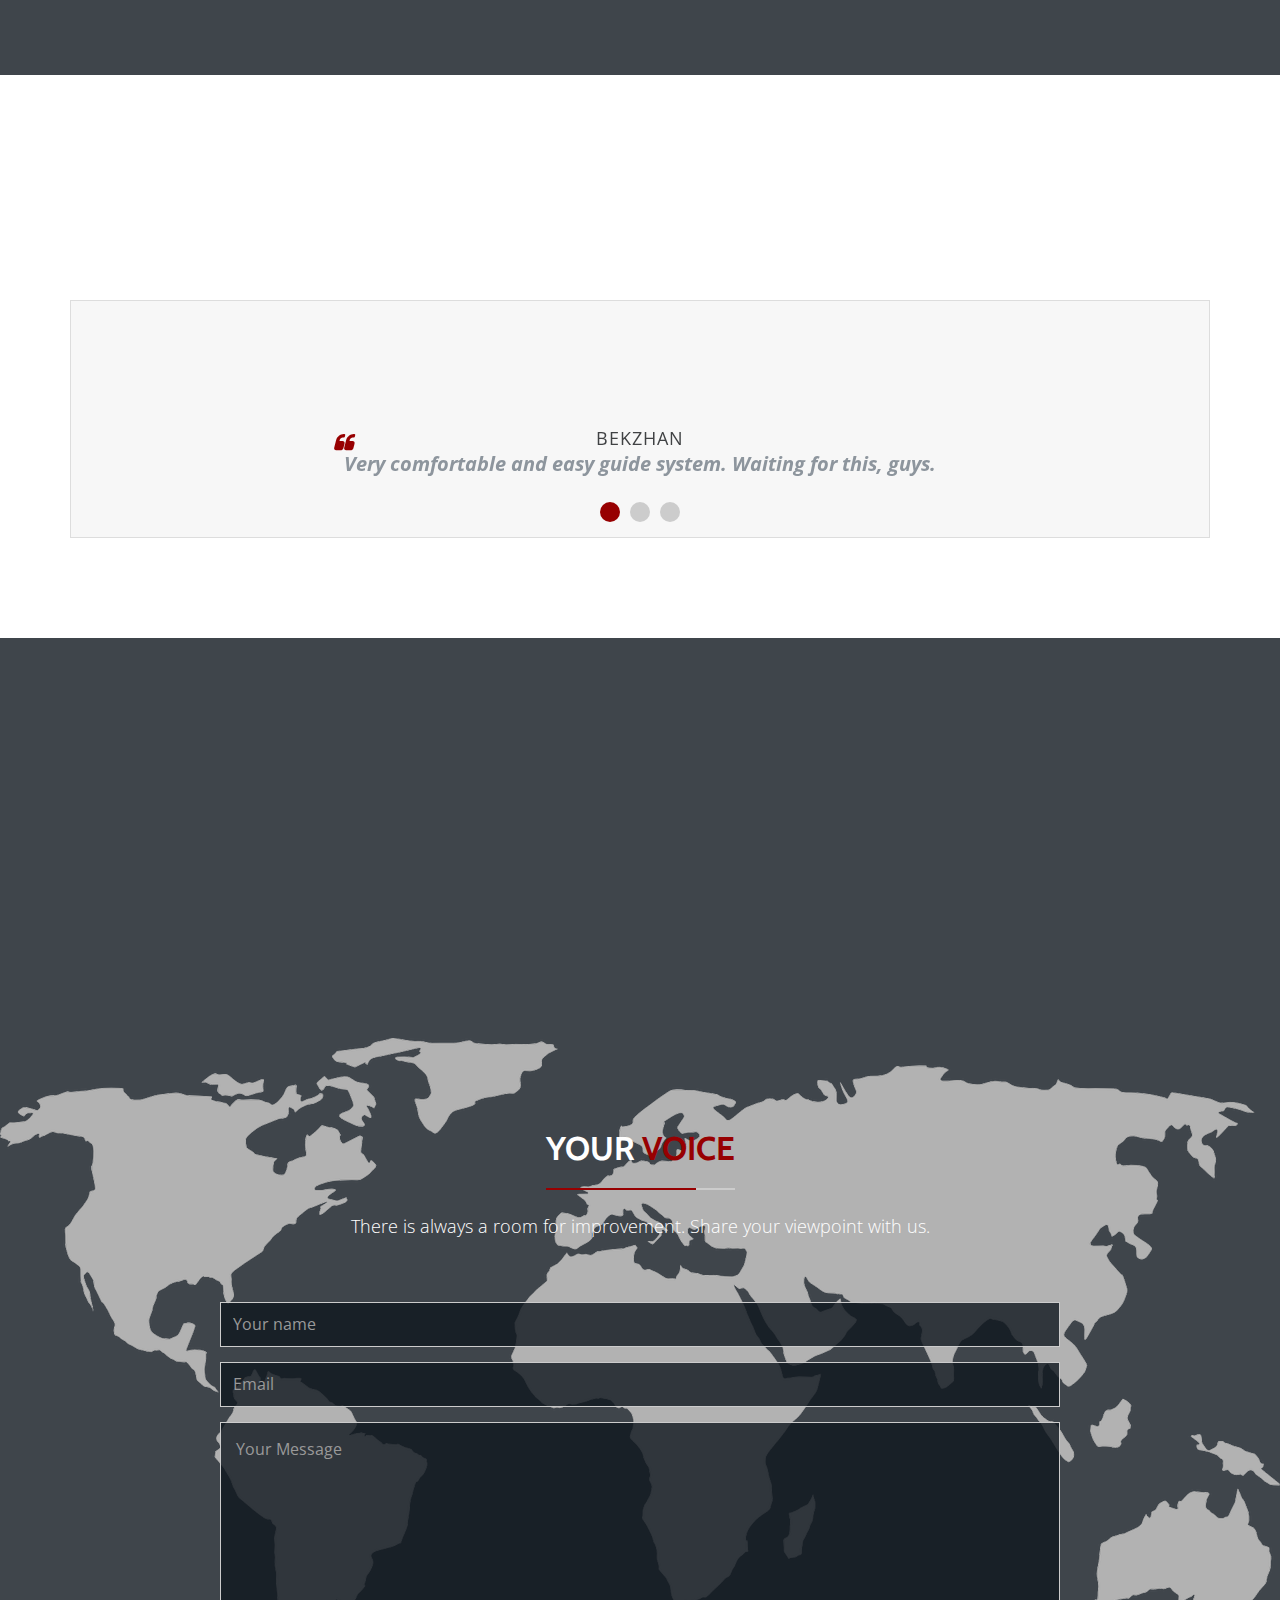
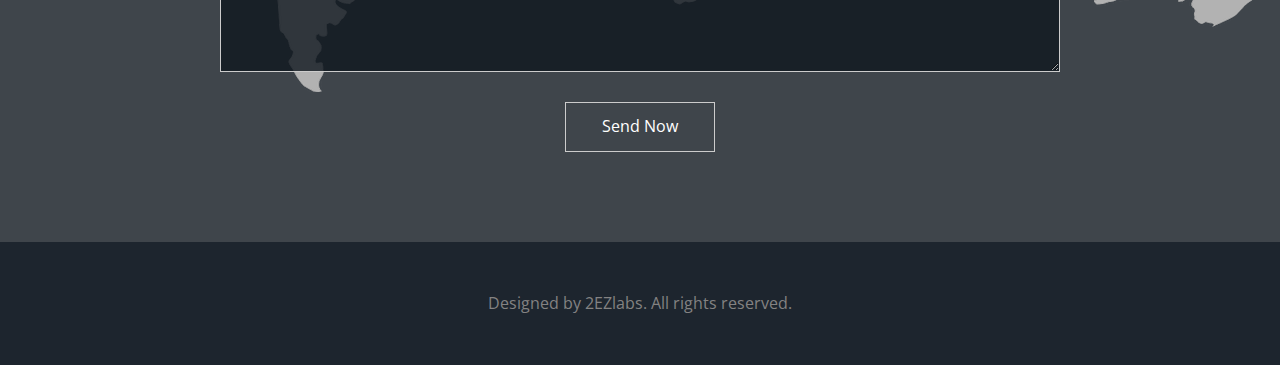
==== commit 542b00f8: "google" ====
--- a/index.html
+++ b/index.html
@@ -420,17 +420,17 @@
           <div class="col-md-12">
             <div class="download-app-content">
               <!-- Start single download -->
-              <!-- Start single download -->
-              <!--<a class="single-download wow fadeInLeft" data-wow-duration="0.75s" data-wow-delay="0.75s" href="#">-->
-                <!--<div class="download-icon">-->
-                  <!--<i class="fa fa-play"></i>-->
-                <!--</div>-->
-                <!--<div class="download-content">-->
-                  <!--<p>Available on the</p>-->
-                  <!--<span>Play Store</span>-->
-                <!--</div>-->
-              <!--</a>-->
-              <!-- Start single download -->
+               Start single download
+              <a class="single-download wow fadeInLeft" data-wow-duration="0.75s" data-wow-delay="0.75s" href="http://dotamateapp.com/googlea7588f4cc1bae941.html">
+                <div class="download-icon">
+                  <i class="fa fa-play"></i>
+                </div>
+                <div class="download-content">
+                  <p>Available on the</p>
+                  <span>Play Store</span>
+                </div>
+              </a>
+               Start single download
               <a class="single-download wow fadeInLeft" data-wow-duration="1s" data-wow-delay="1s" href="http://bit.ly/DotaMate">
                 <div class="download-icon">
                   <i class="fa fa-apple"></i>
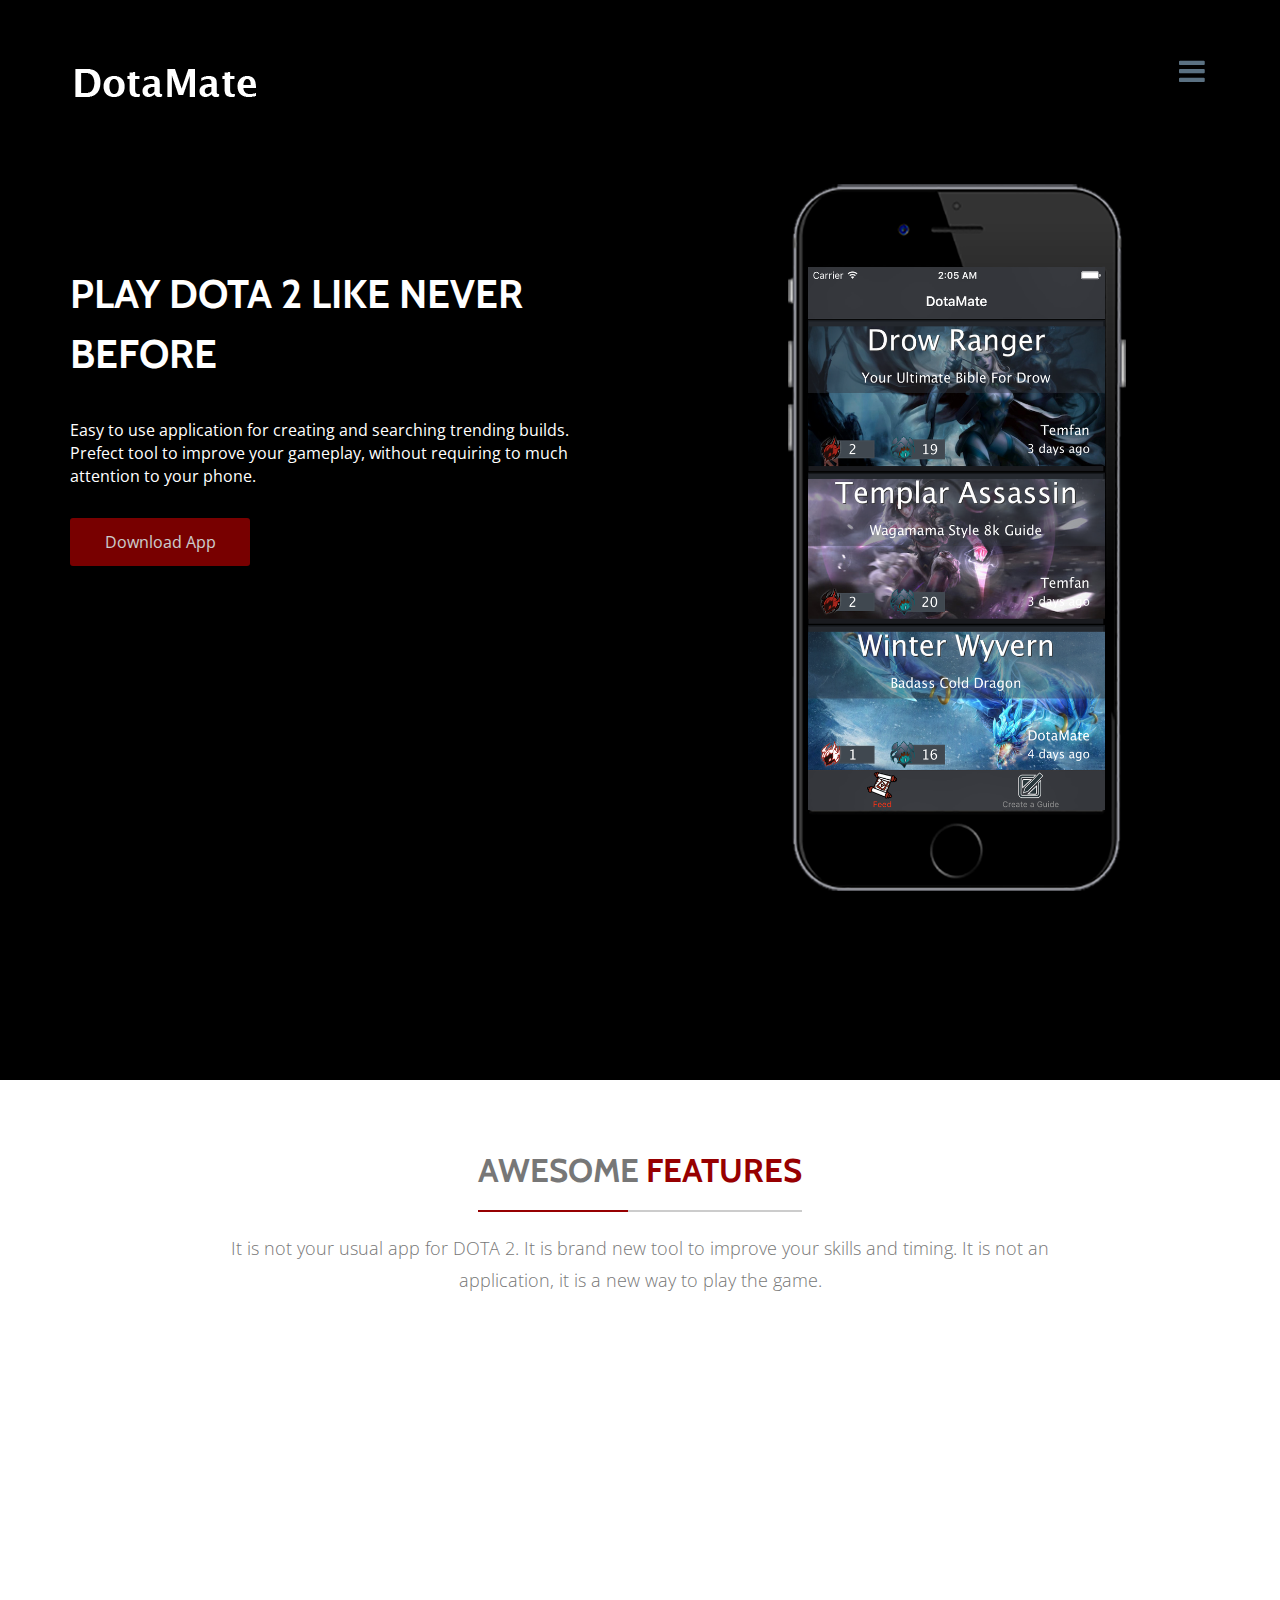
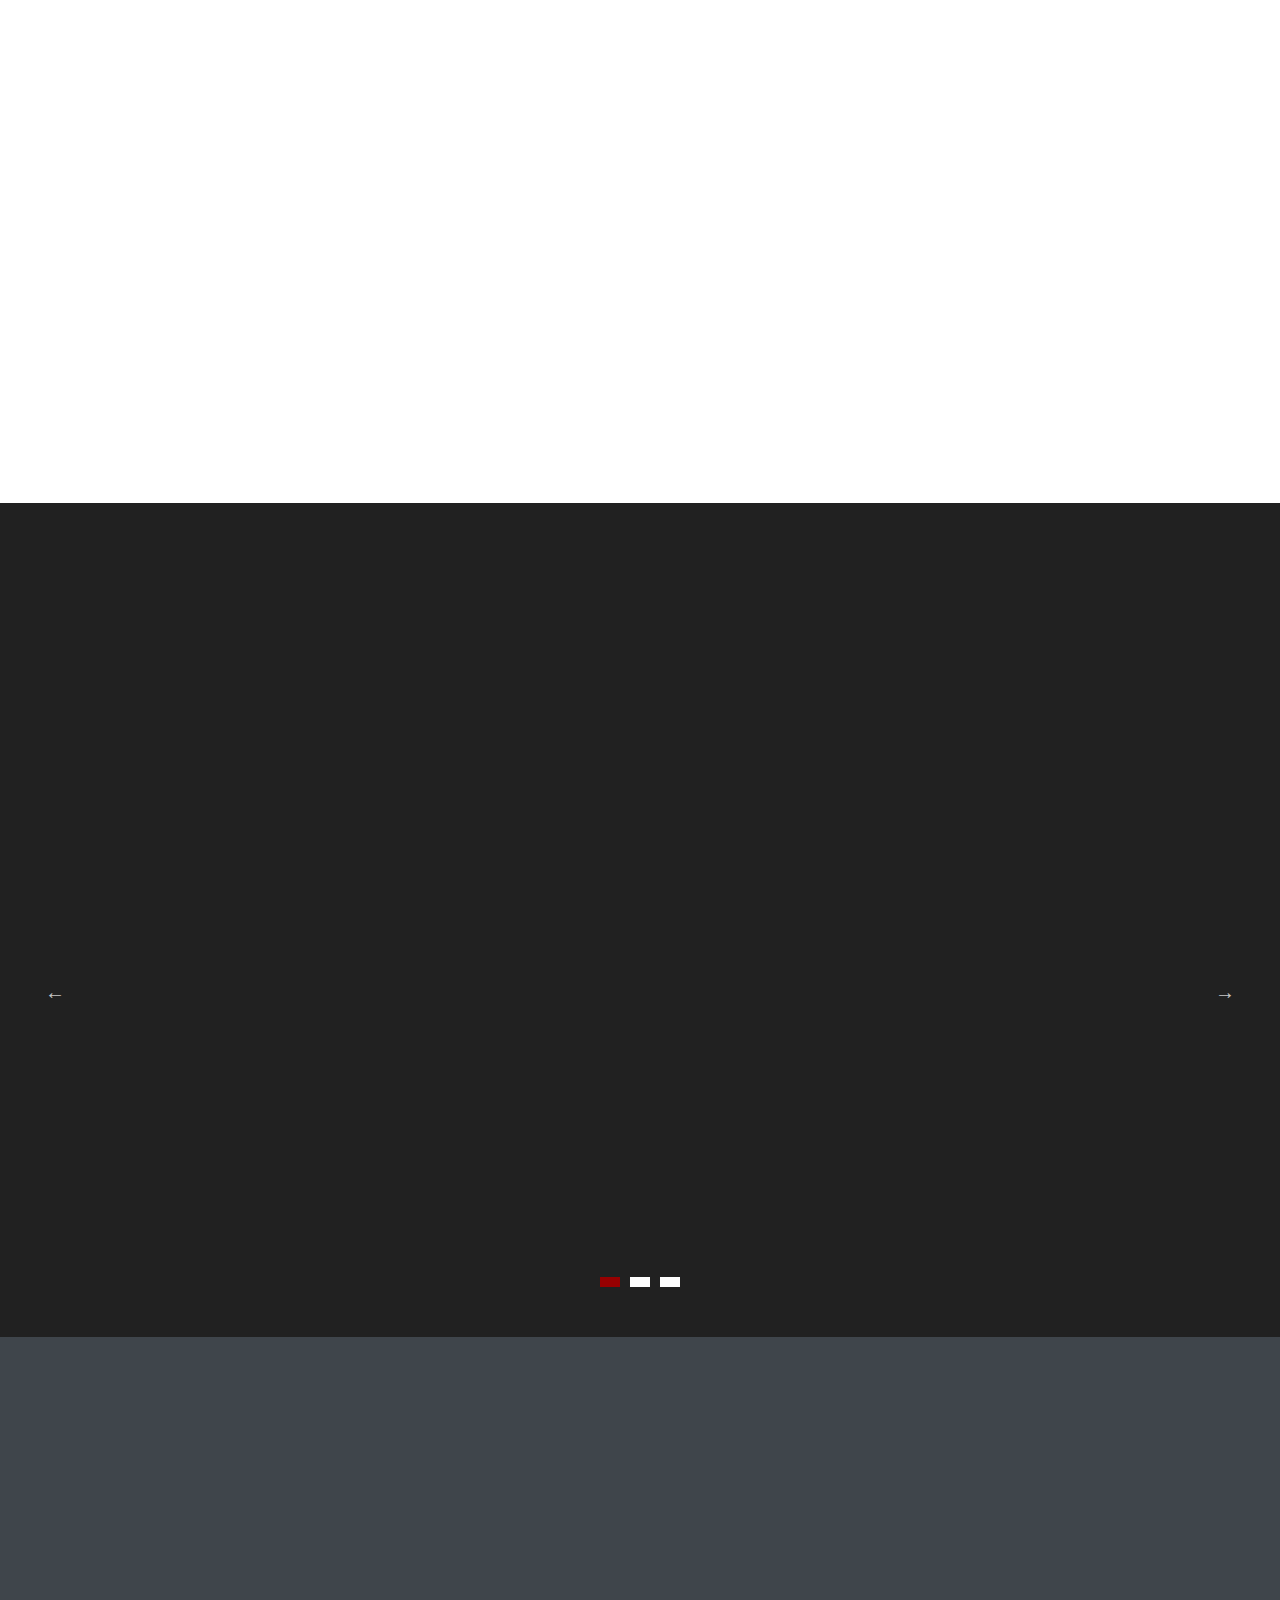
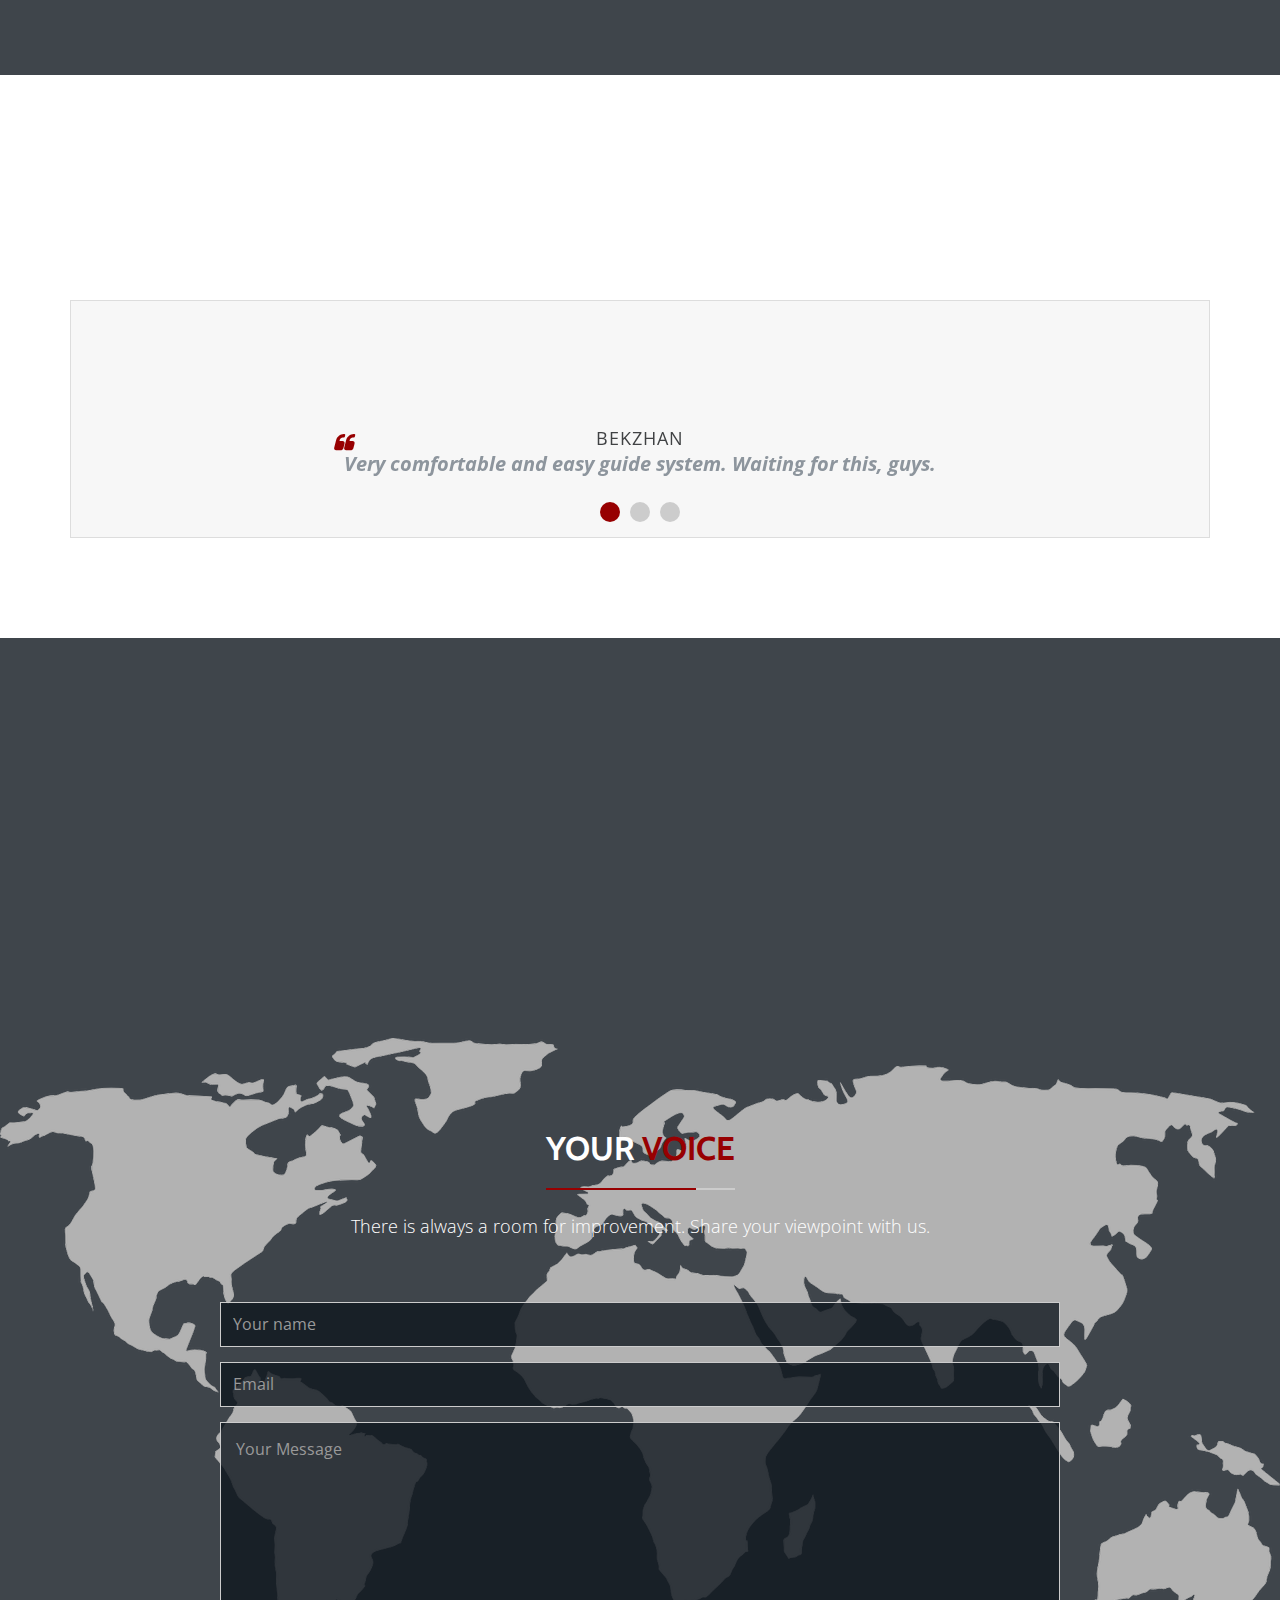
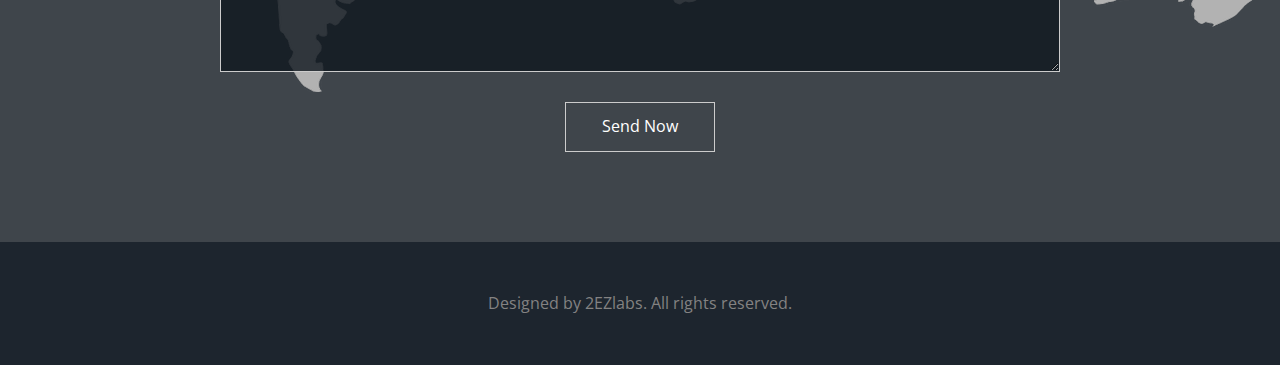
==== commit a0809915: "Google-2" ====
--- a/index.html
+++ b/index.html
@@ -4,6 +4,8 @@
     <meta charset="utf-8">
     <meta http-equiv="X-UA-Compatible" content="IE=edge">
     <meta name="viewport" content="width=device-width, initial-scale=1">
+
+    <meta name="google-site-verification" content="6MPvIGIGOHYjeciPdrUKl3Tz-u-3hxvt2rl2pZpH7sI" />
     <!-- The above 3 meta tags *must* come first in the head; any other head content must come *after* these tags -->
     <title>DotaMate</title>
     <!-- Favicon -->
@@ -420,17 +422,15 @@
           <div class="col-md-12">
             <div class="download-app-content">
               <!-- Start single download -->
-               Start single download
-              <a class="single-download wow fadeInLeft" data-wow-duration="0.75s" data-wow-delay="0.75s" href="http://dotamateapp.com/googlea7588f4cc1bae941.html">
-                <div class="download-icon">
-                  <i class="fa fa-play"></i>
-                </div>
-                <div class="download-content">
-                  <p>Available on the</p>
-                  <span>Play Store</span>
-                </div>
-              </a>
-               Start single download
+              <!--<a class="single-download wow fadeInLeft" data-wow-duration="0.75s" data-wow-delay="0.75s" href="http://dotamateapp.com/googlea7588f4cc1bae941.html">-->
+                <!--<div class="download-icon">-->
+                  <!--<i class="fa fa-play"></i>-->
+                <!--</div>-->
+                <!--<div class="download-content">-->
+                  <!--<p>Available on the</p>-->
+                  <!--<span>Play Store</span>-->
+                <!--</div>-->
+              <!--</a>-->
               <a class="single-download wow fadeInLeft" data-wow-duration="1s" data-wow-delay="1s" href="http://bit.ly/DotaMate">
                 <div class="download-icon">
                   <i class="fa fa-apple"></i>
